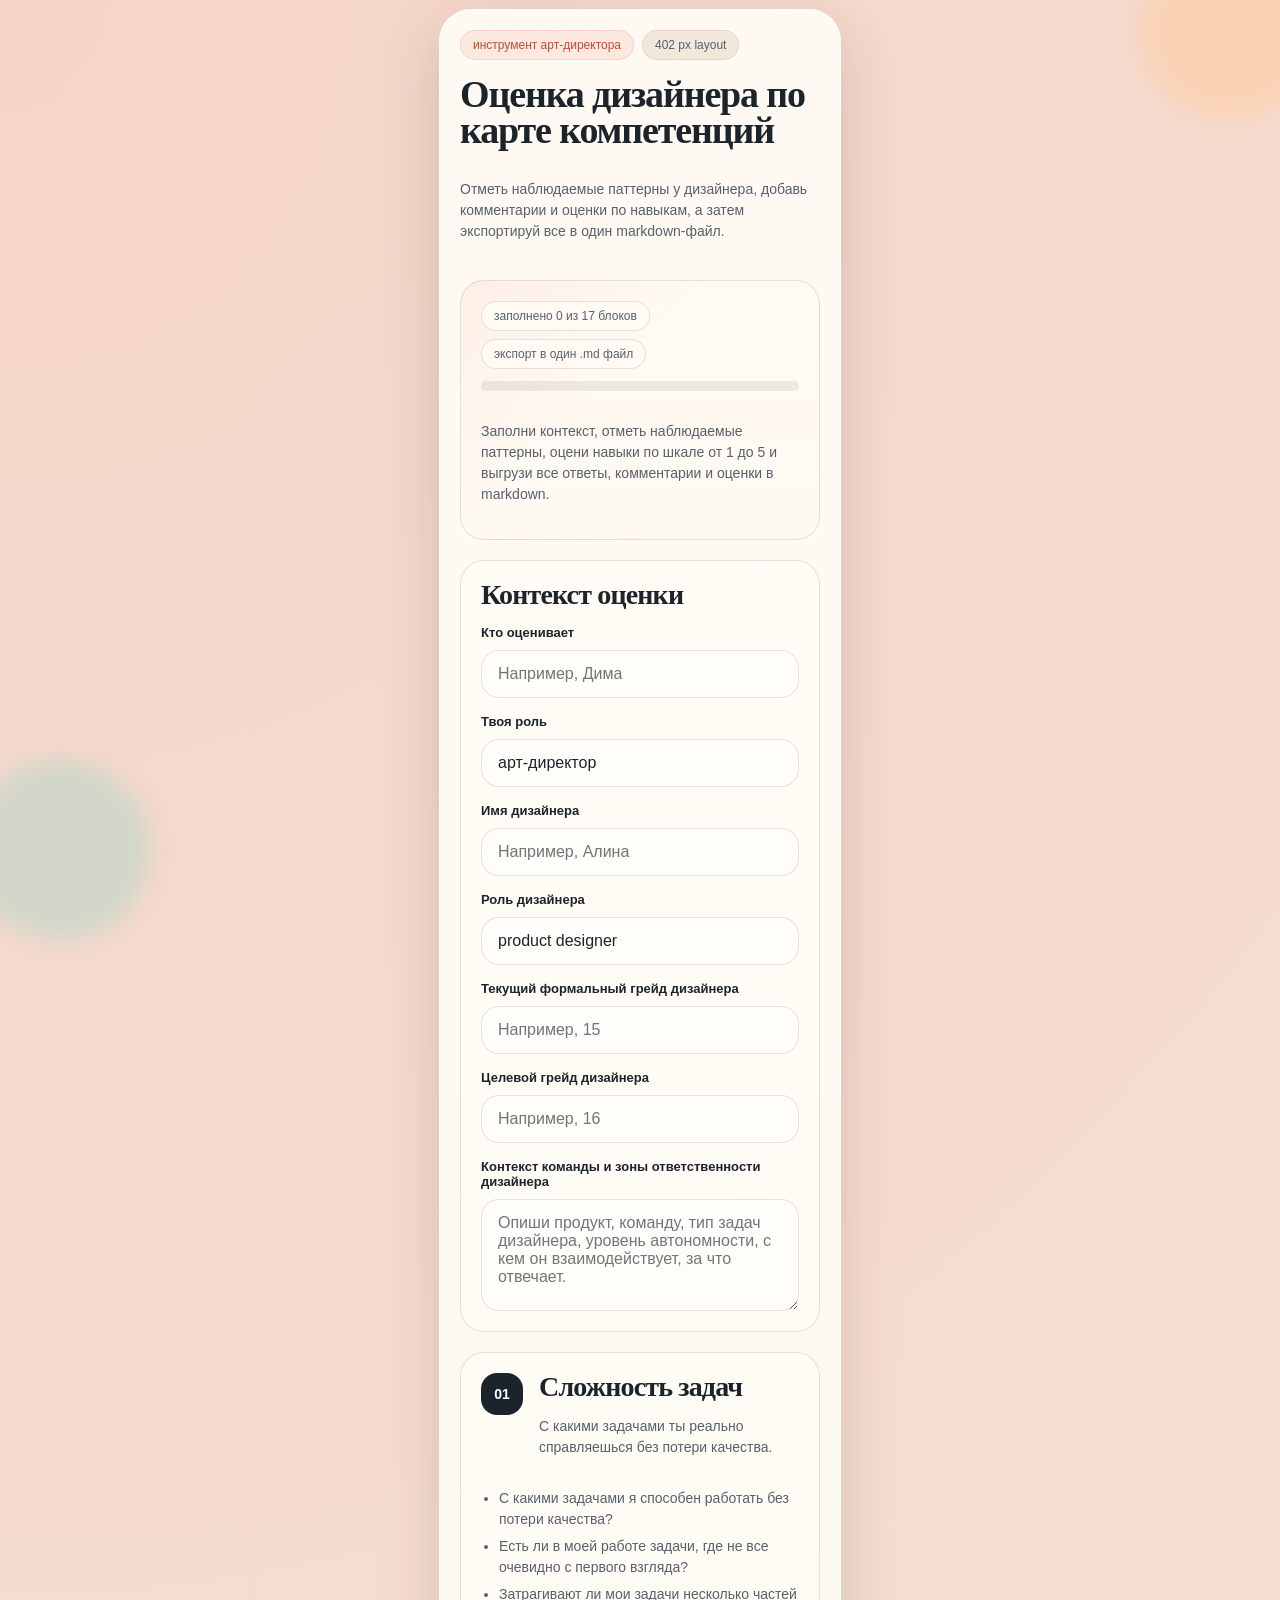
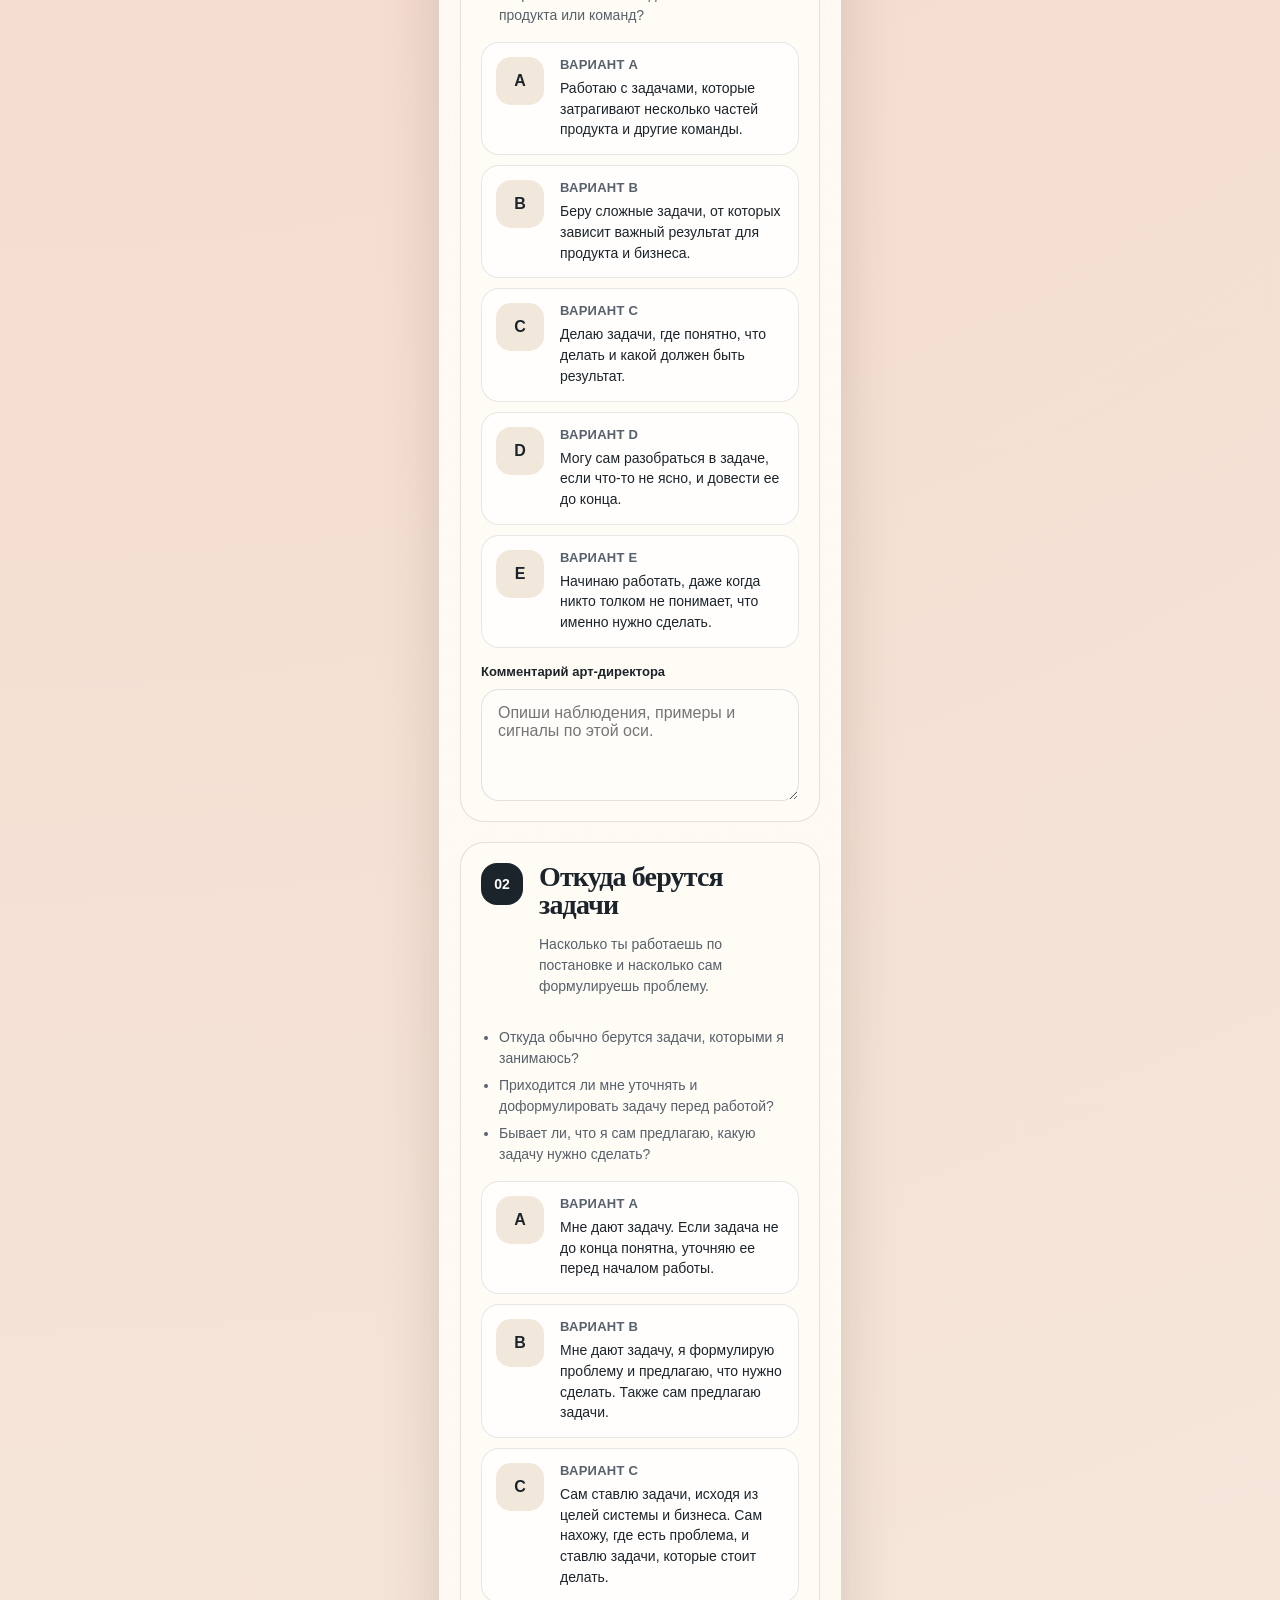
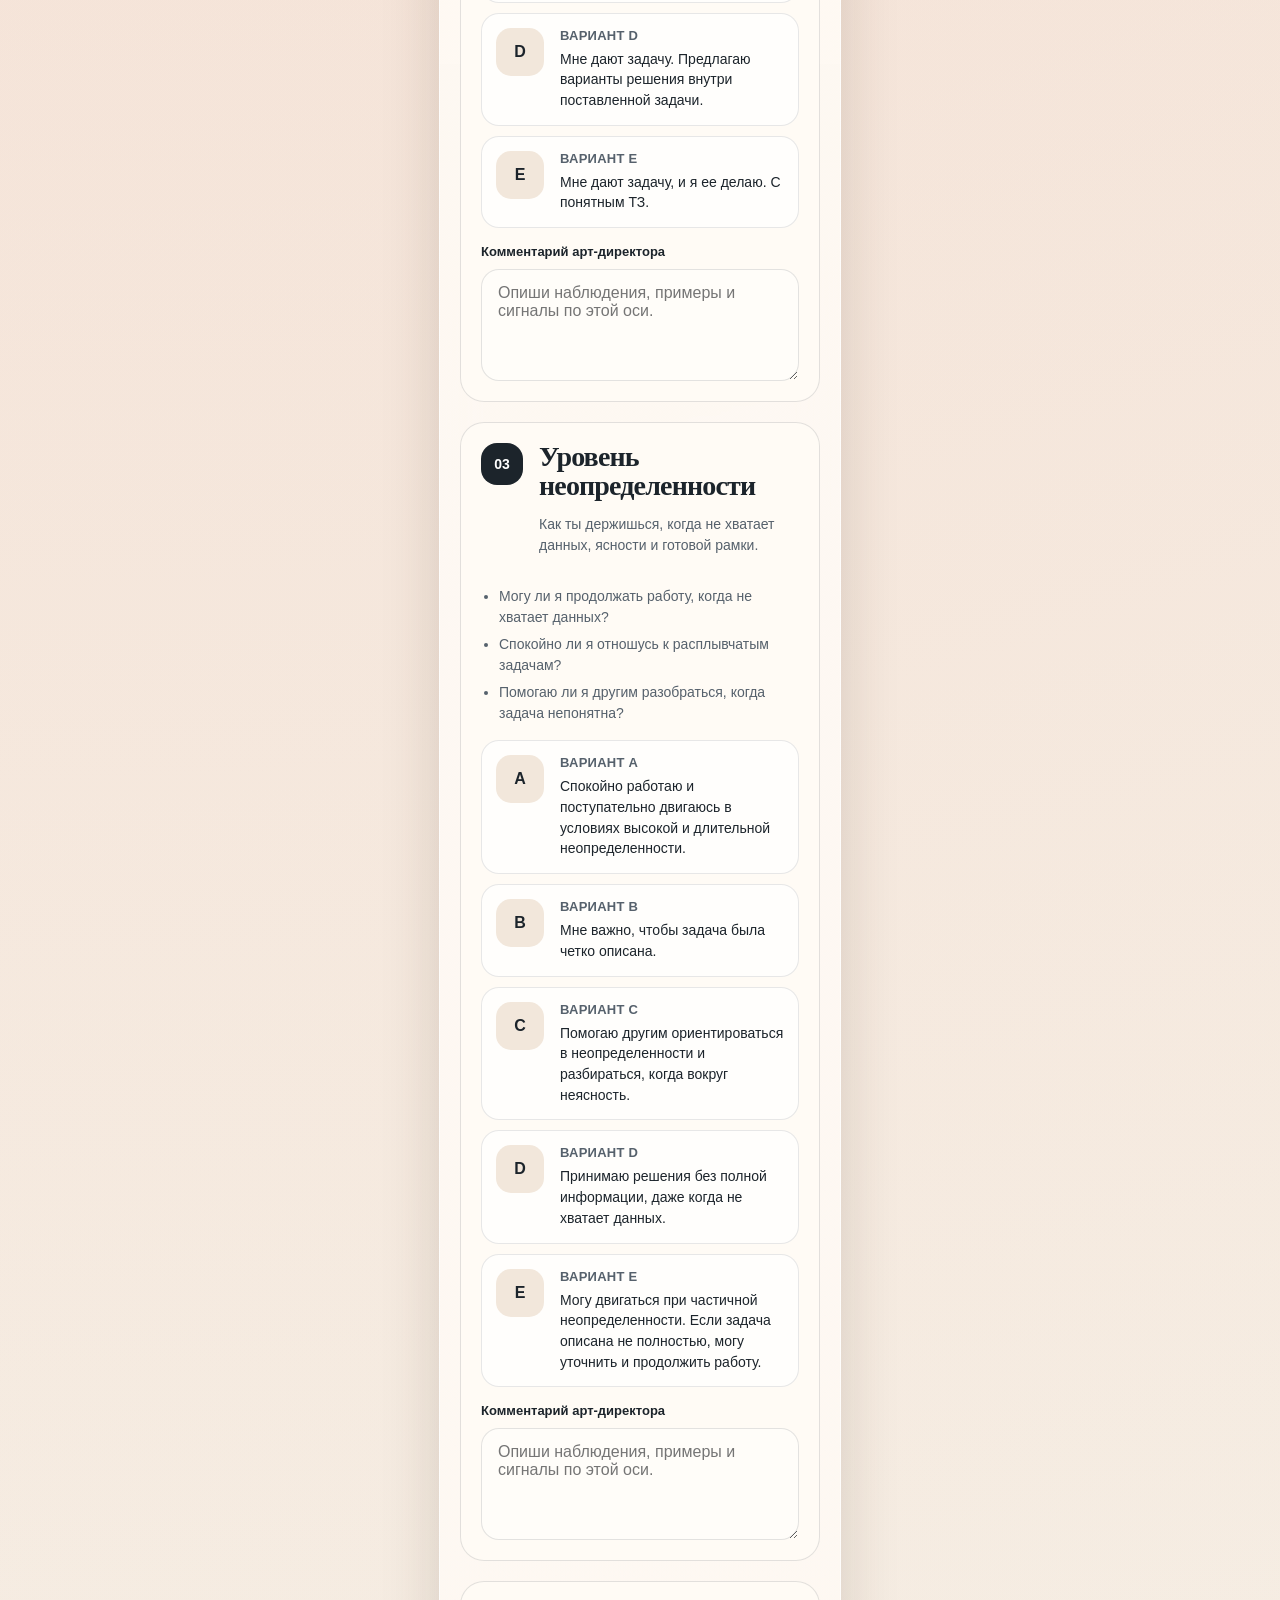
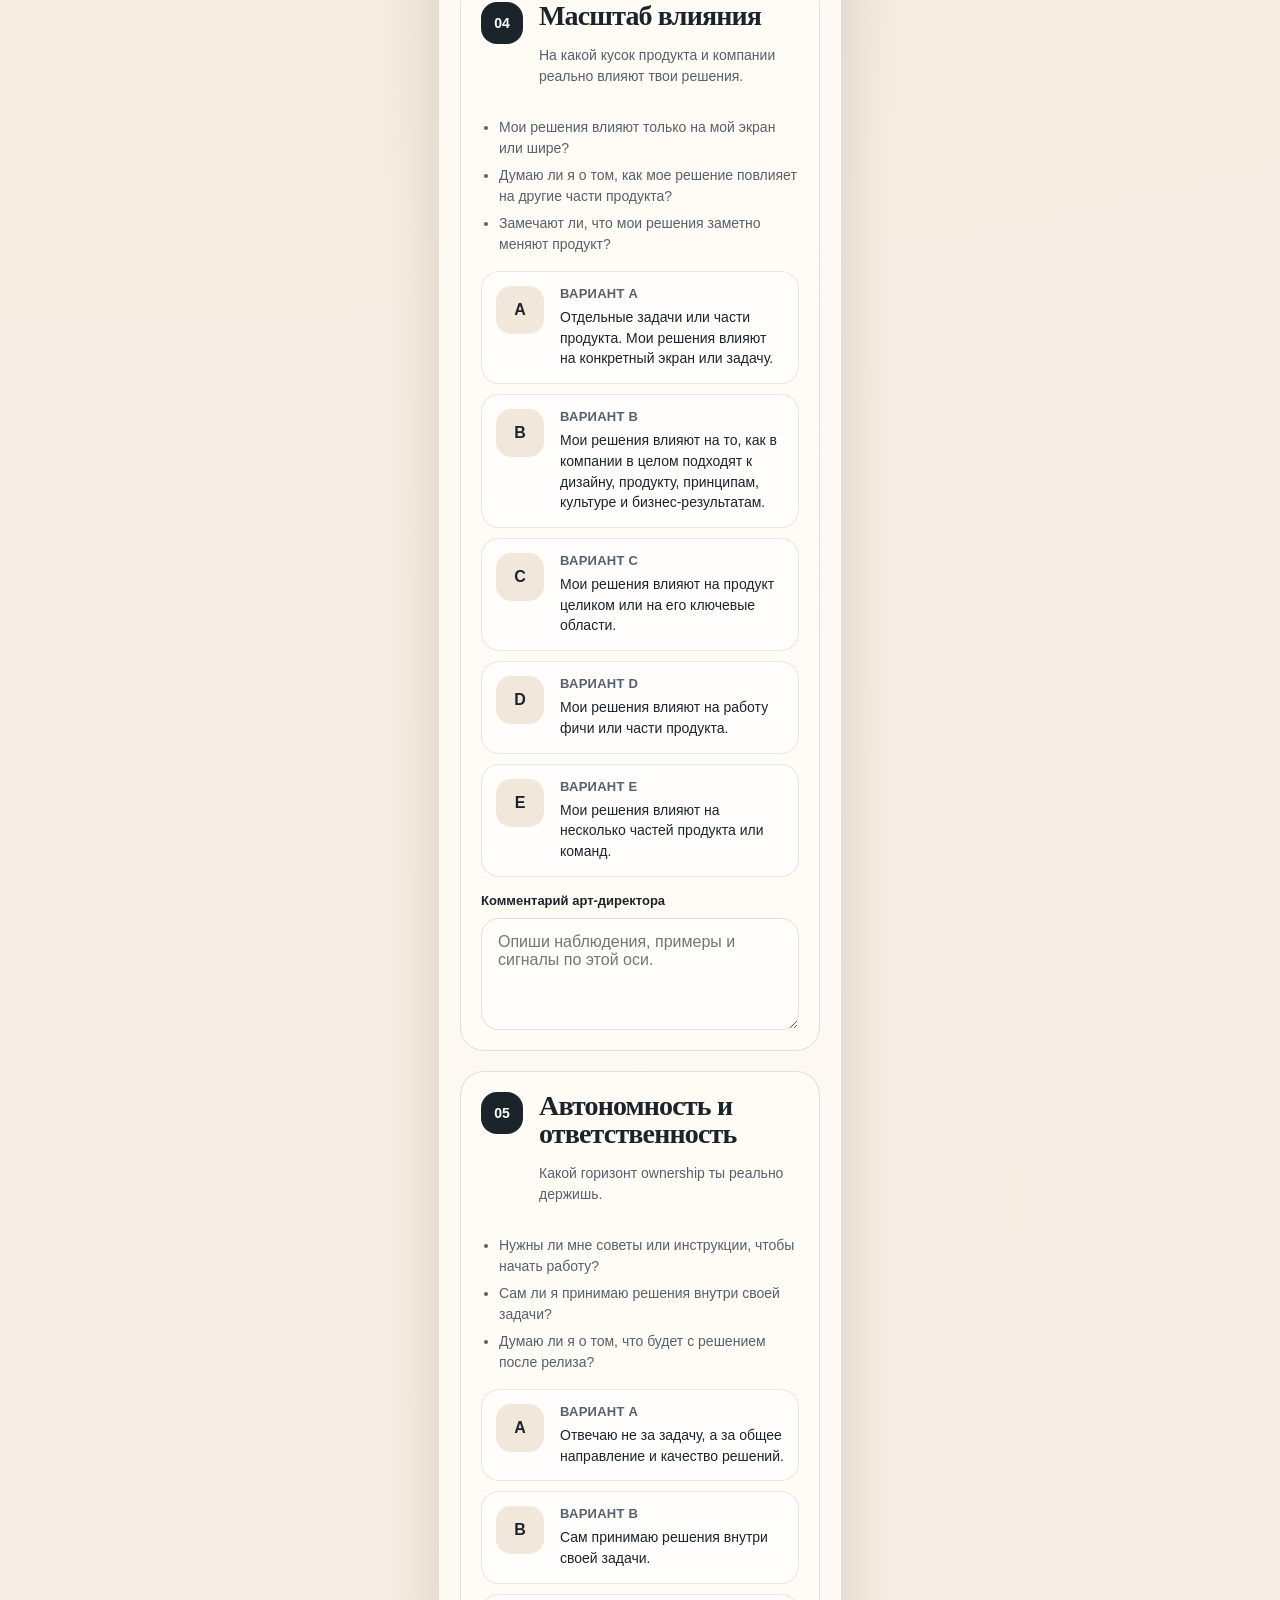
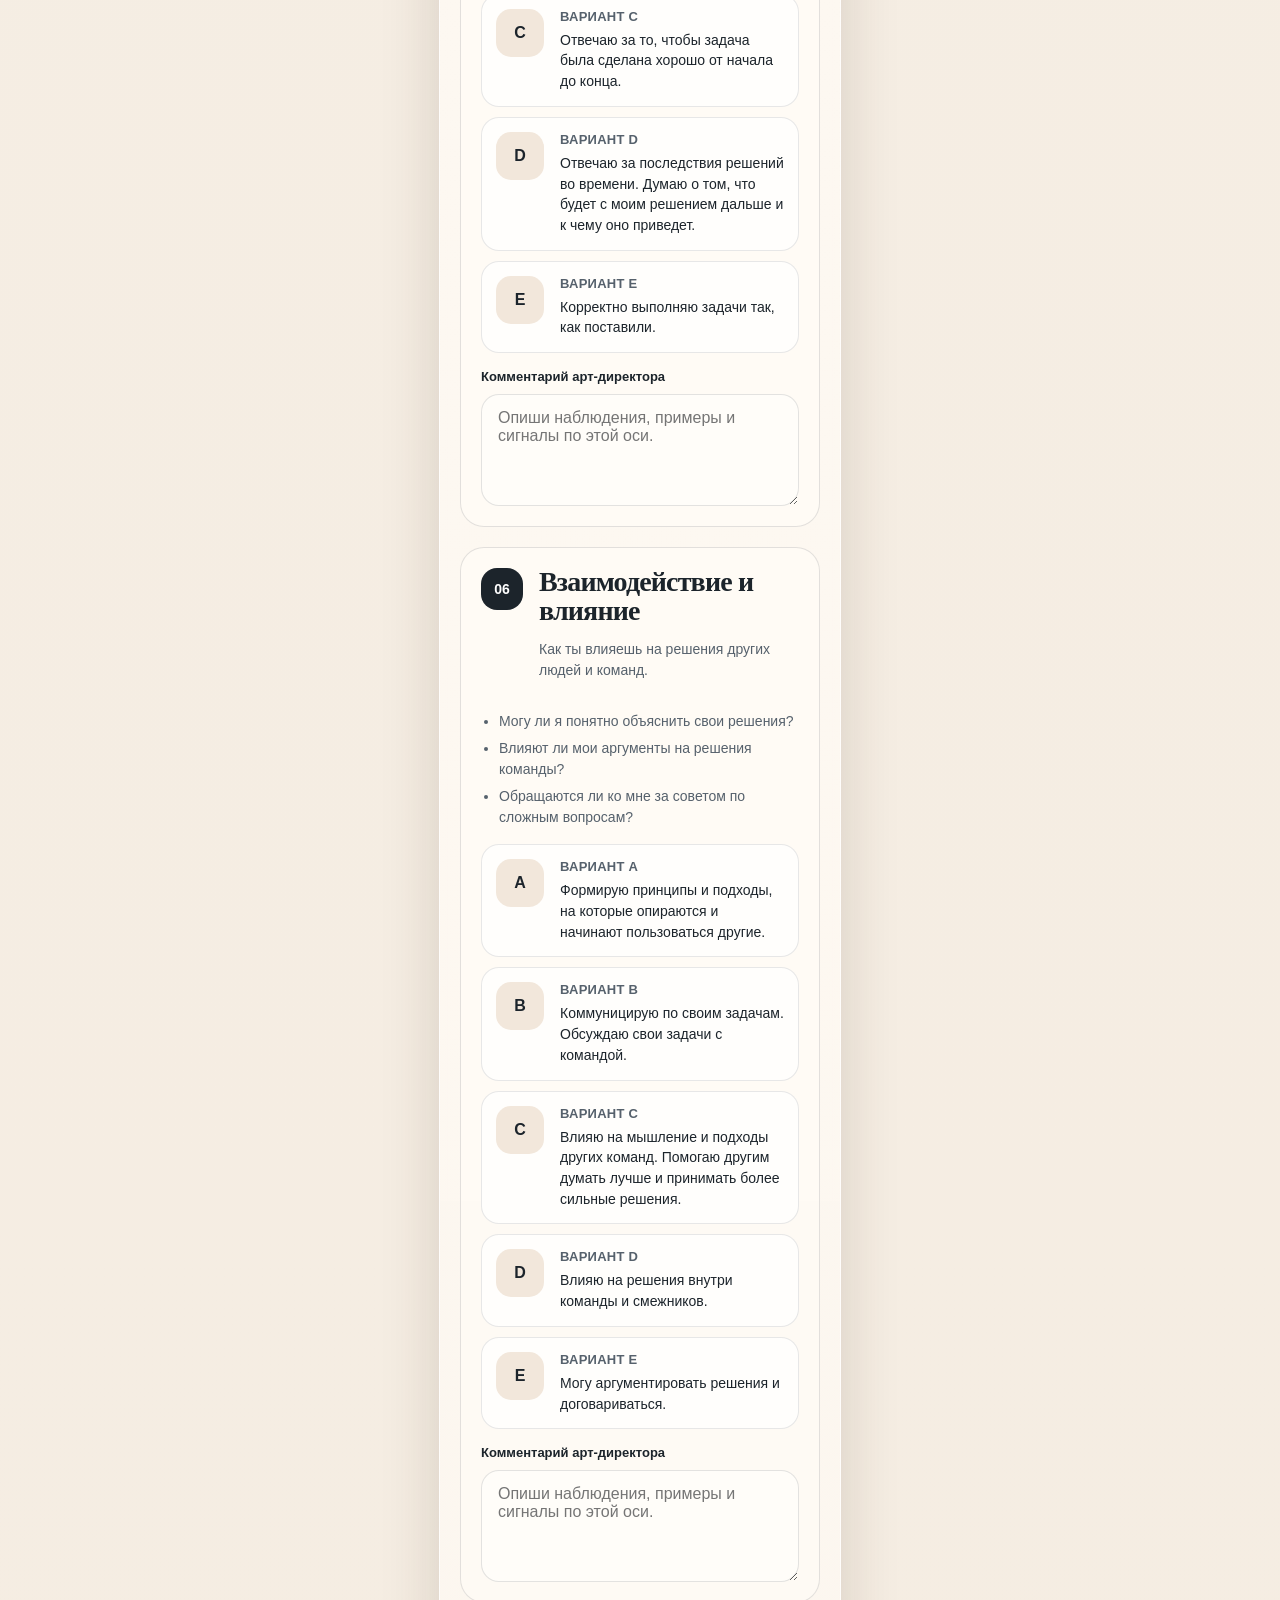
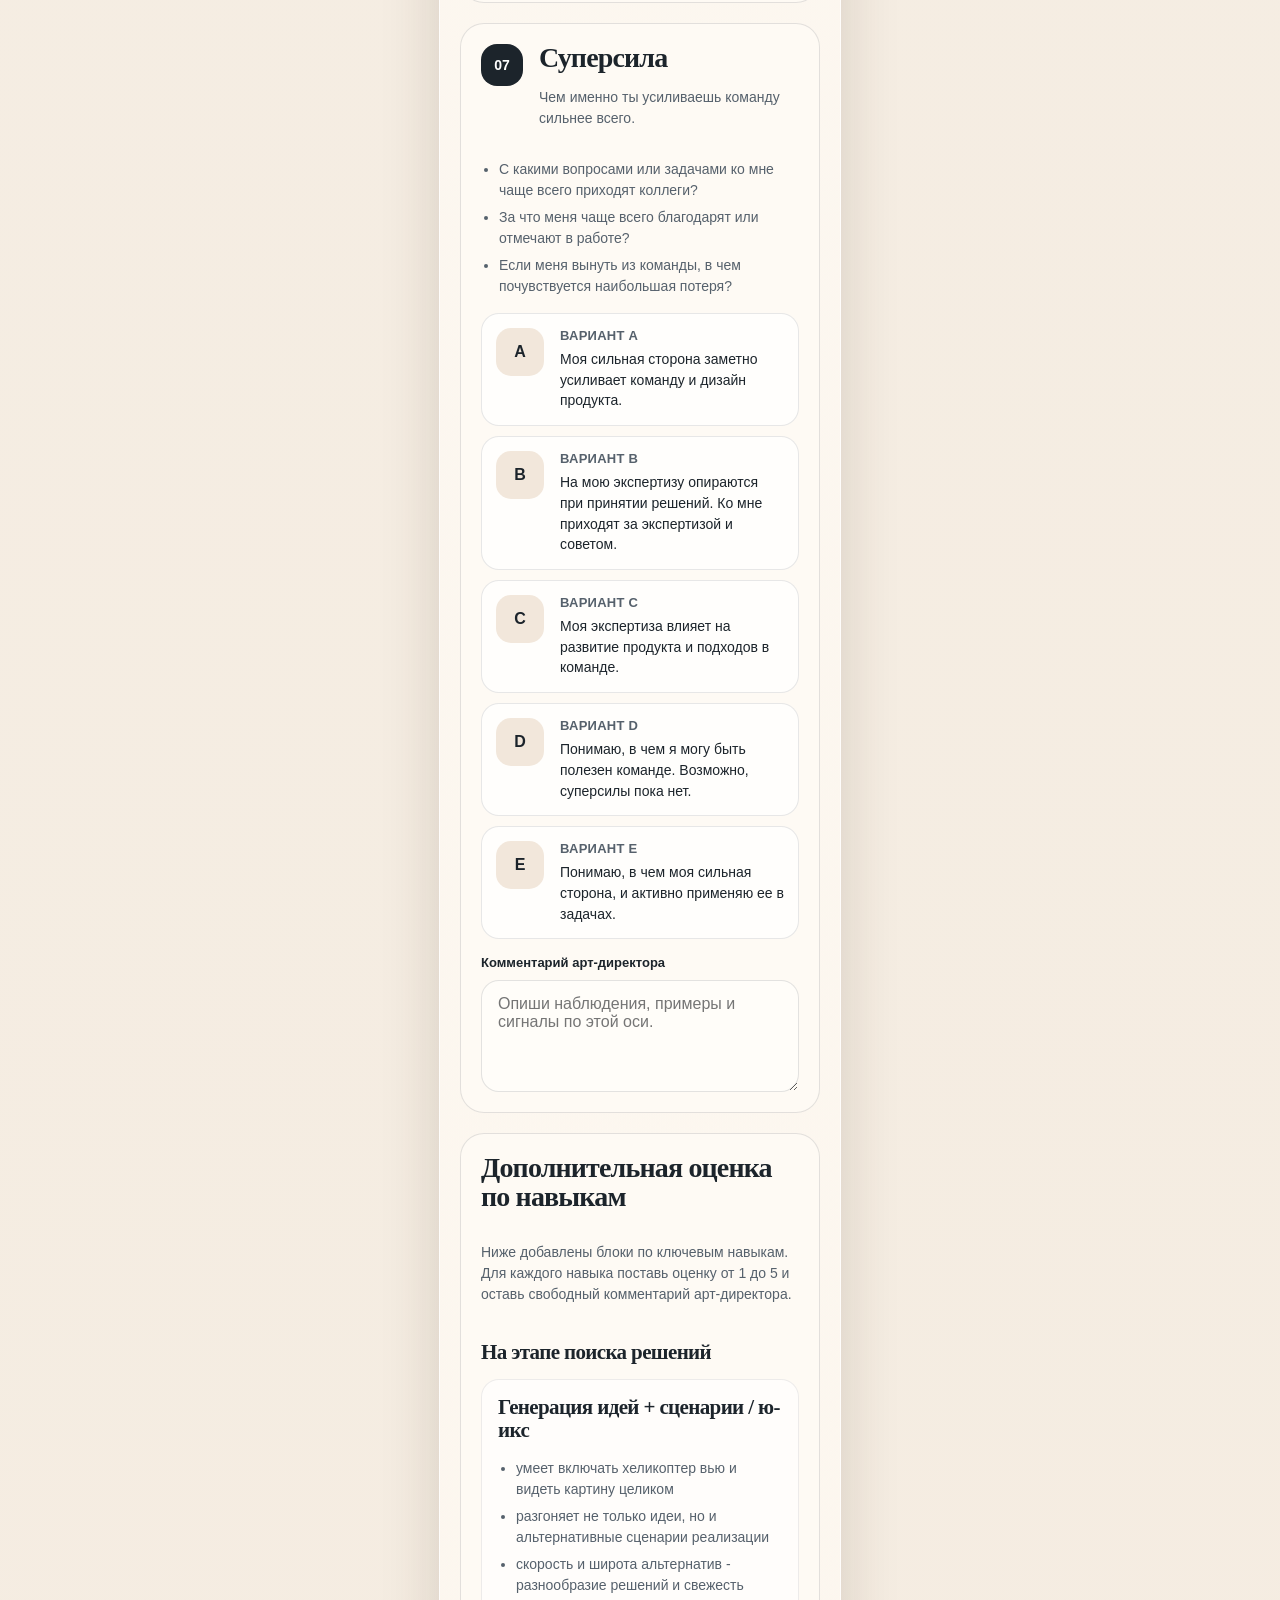
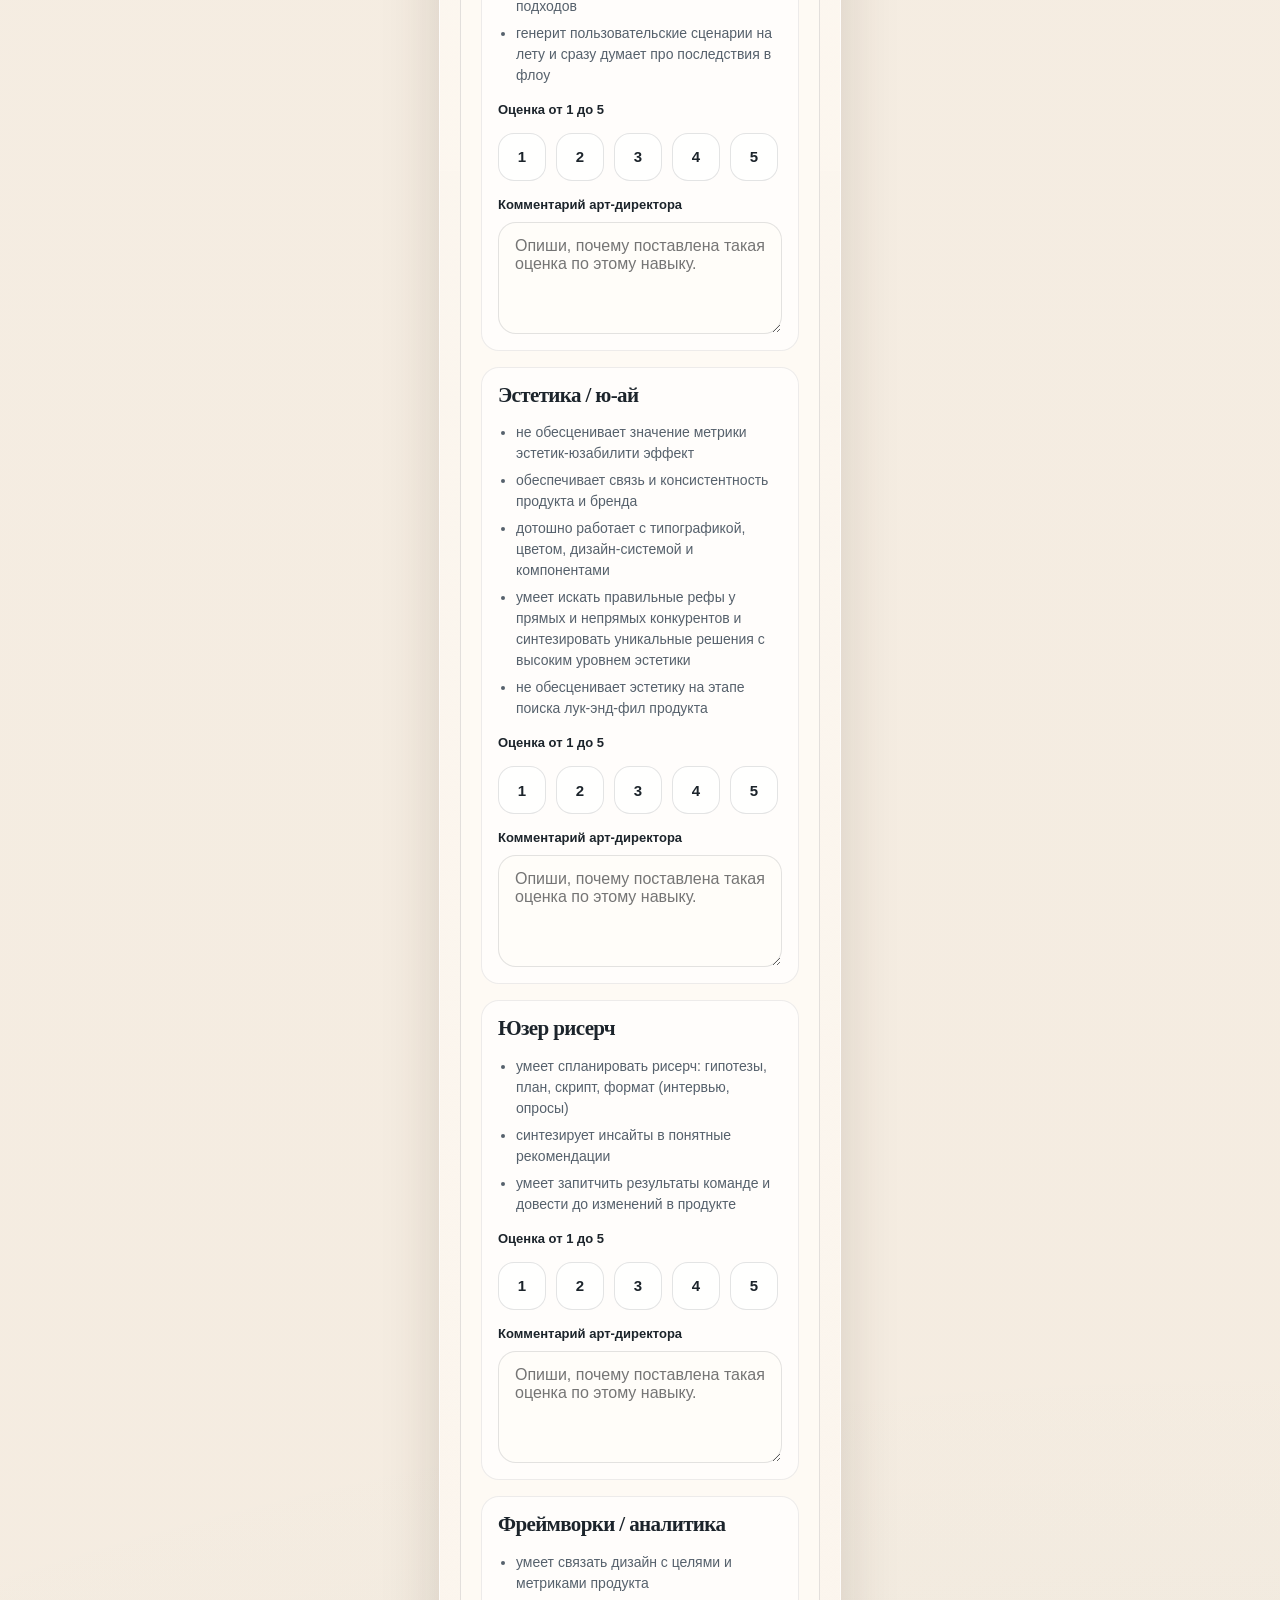
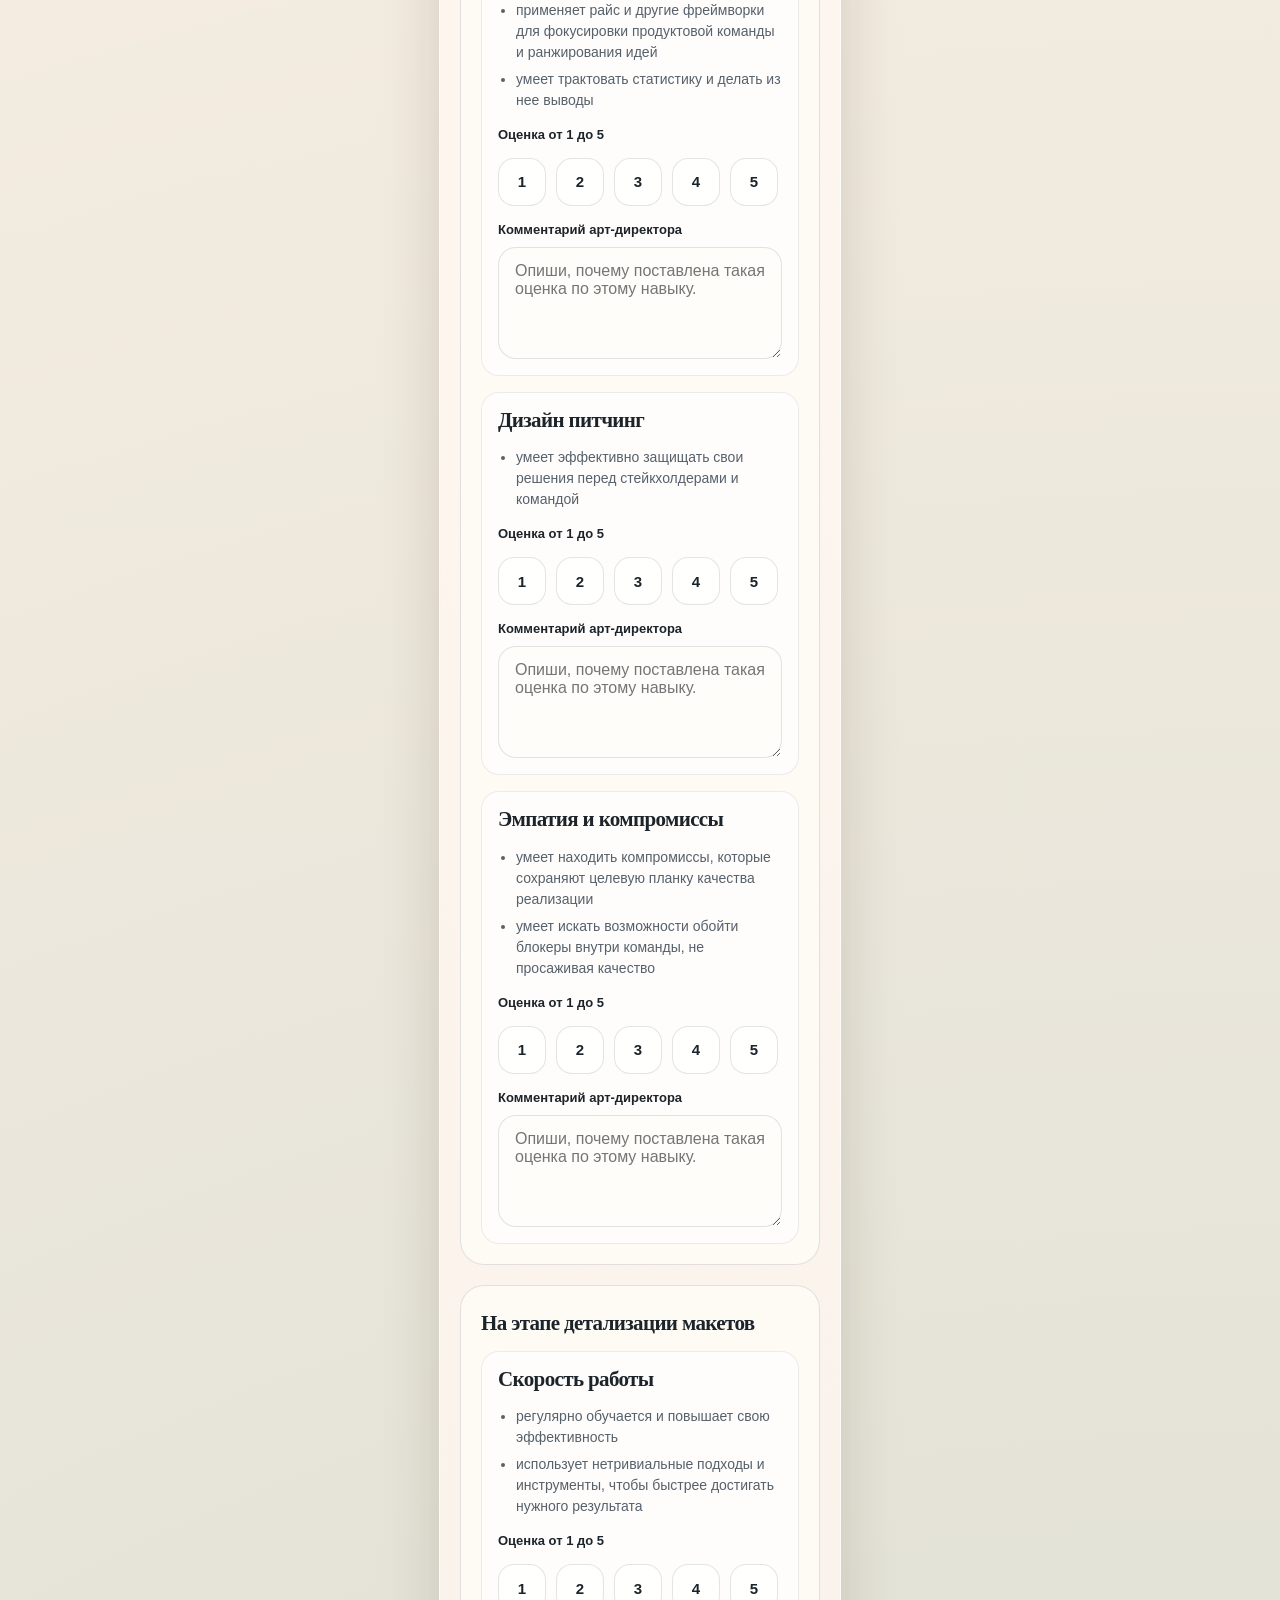
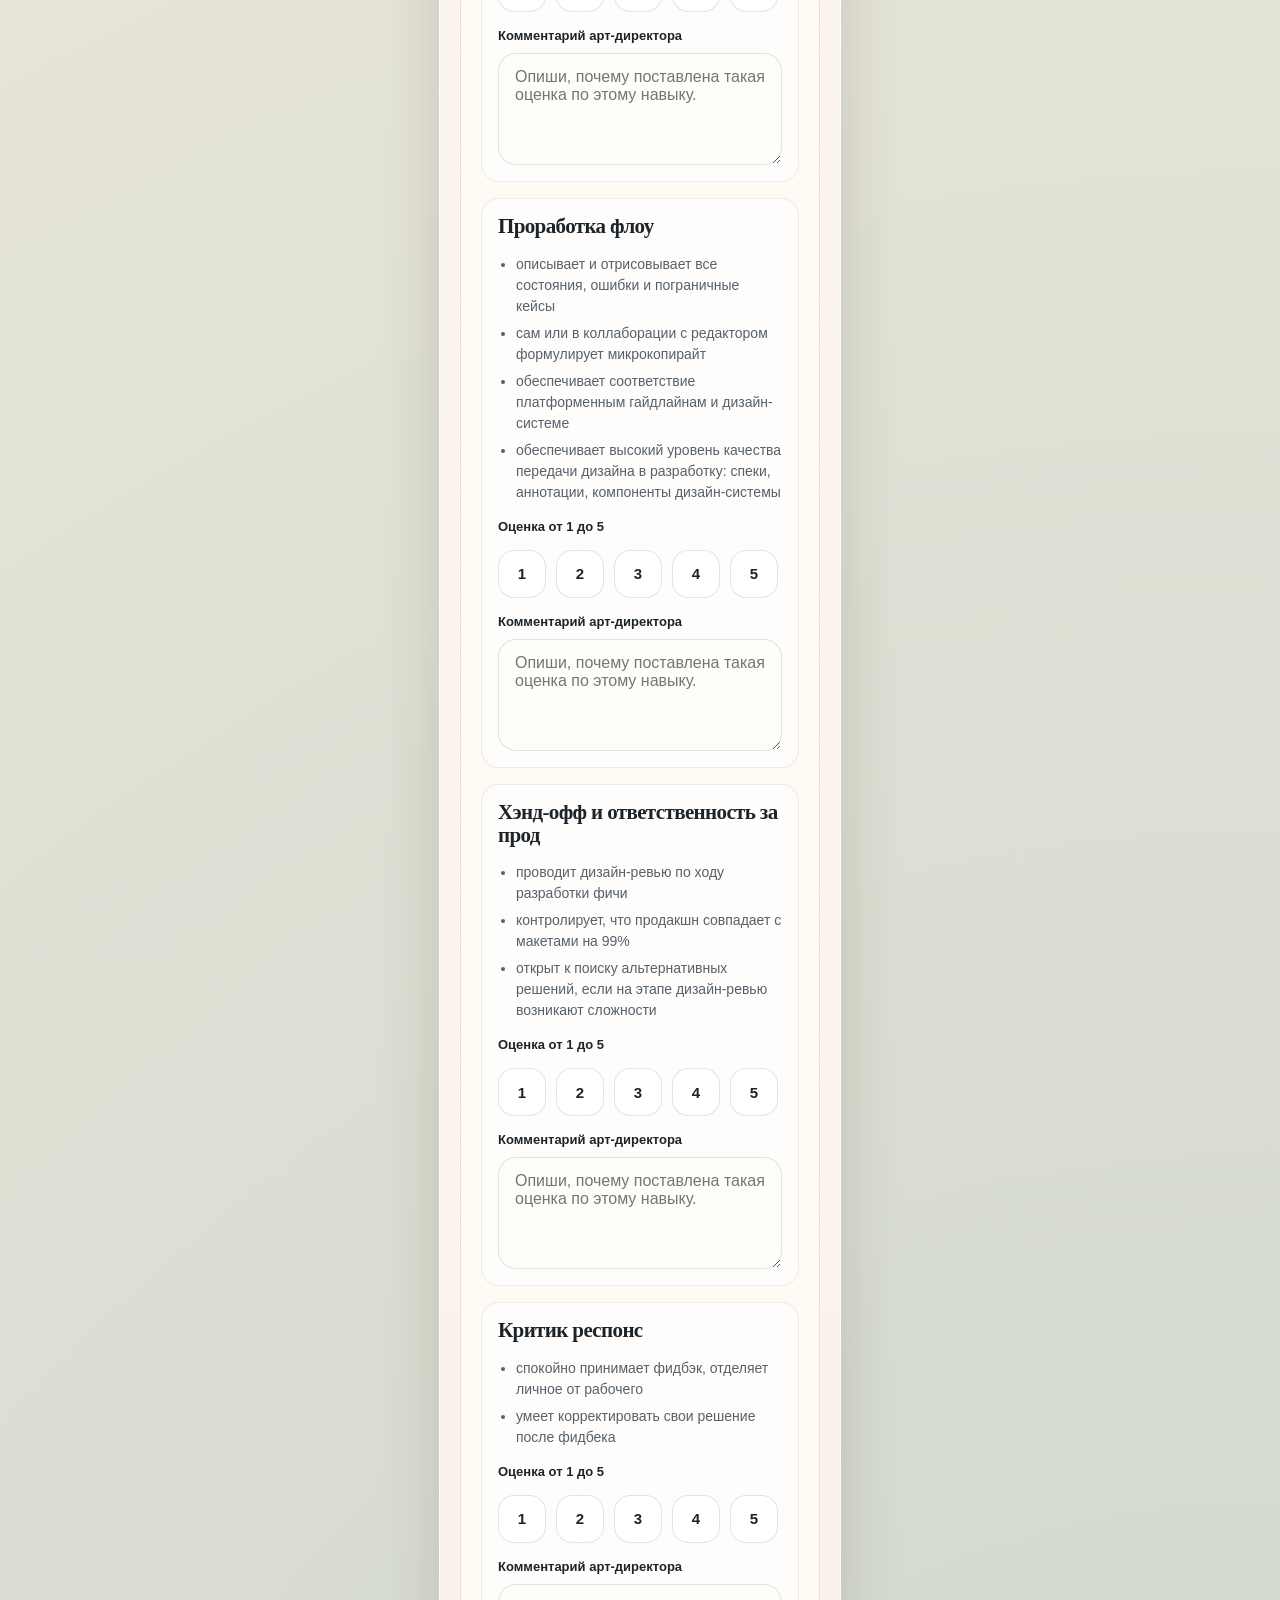
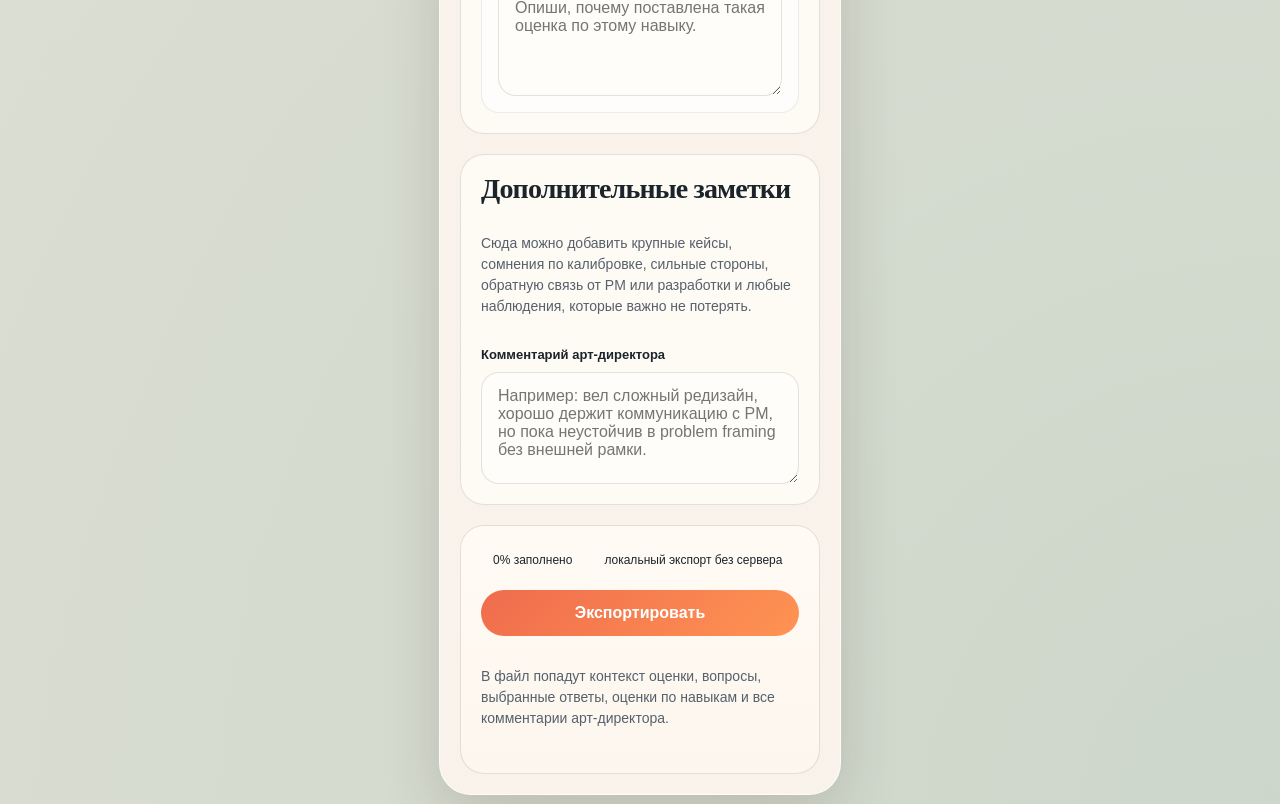
==== docs/index.html @ 11d67086 "Prepare GitHub Pages site" ====
<!doctype html>
<html lang="ru">
  <head>
    <meta charset="UTF-8" />
    <meta
      name="viewport"
      content="width=device-width, initial-scale=1, viewport-fit=cover"
    />
    <title>Карта роста дизайнера</title>
    <link rel="stylesheet" href="./styles.css" />
  </head>
  <body>
    <div class="shell">
      <header class="hero">
        <div class="eyebrow-row">
          <span class="eyebrow">инструмент арт-директора</span>
          <span class="eyebrow eyebrow-soft">402 px layout</span>
        </div>
        <h1>Оценка дизайнера по карте компетенций</h1>
        <p class="hero-copy">
          Отметь наблюдаемые паттерны у дизайнера, добавь комментарии и оценки по навыкам,
          а затем экспортируй все в один markdown-файл.
        </p>
      </header>

      <main id="app"></main>
    </div>

    <script src="./app.js" defer></script>
  </body>
</html>
---- docs/styles.css ----
:root {
  --bg: #f6efe6;
  --bg-accent: #ffd9bf;
  --surface: rgba(255, 251, 246, 0.92);
  --surface-strong: #fffaf3;
  --surface-muted: #f2e7db;
  --ink: #1c242b;
  --ink-soft: #56616c;
  --line: rgba(28, 36, 43, 0.12);
  --accent: #ef6c4d;
  --accent-soft: rgba(239, 108, 77, 0.12);
  --accent-deep: #c44b31;
  --teal: #1d7a6f;
  --teal-soft: rgba(29, 122, 111, 0.12);
  --gold: #e6b14a;
  --danger: #b03a2e;
  --shadow: 0 20px 60px rgba(56, 39, 18, 0.16);
  --radius-xl: 32px;
  --radius-lg: 24px;
  --radius-md: 18px;
  --radius-sm: 14px;
  --space-1: 8px;
  --space-2: 12px;
  --space-3: 16px;
  --space-4: 20px;
  --space-5: 24px;
  --space-6: 32px;
  --font-heading: "Iowan Old Style", "Palatino Linotype", "Book Antiqua", serif;
  --font-body: "Avenir Next", "Segoe UI", "Helvetica Neue", sans-serif;
}

* {
  box-sizing: border-box;
}

html,
body {
  margin: 0;
  min-height: 100%;
}

body {
  background:
    radial-gradient(circle at top left, rgba(239, 108, 77, 0.2), transparent 34%),
    radial-gradient(circle at bottom right, rgba(29, 122, 111, 0.18), transparent 28%),
    linear-gradient(180deg, var(--bg) 0%, #f4ebdf 100%);
  color: var(--ink);
  font-family: var(--font-body);
}

body::before,
body::after {
  content: "";
  position: fixed;
  width: 180px;
  height: 180px;
  border-radius: 999px;
  filter: blur(12px);
  opacity: 0.7;
  pointer-events: none;
  z-index: 0;
}

body::before {
  background: rgba(255, 203, 156, 0.7);
  top: -60px;
  right: -40px;
}

body::after {
  background: rgba(133, 211, 197, 0.45);
  bottom: -40px;
  left: -30px;
}

.shell {
  position: relative;
  z-index: 1;
  width: min(calc(100vw - 18px), 402px);
  min-height: calc(100dvh - 18px);
  margin: 9px auto;
  padding: var(--space-4);
  border: 1px solid rgba(255, 255, 255, 0.7);
  border-radius: var(--radius-xl);
  background: linear-gradient(180deg, rgba(255, 251, 246, 0.94), rgba(250, 243, 235, 0.97));
  box-shadow: var(--shadow);
  backdrop-filter: blur(18px);
}

.hero {
  display: grid;
  gap: var(--space-3);
  padding-bottom: var(--space-5);
}

.eyebrow-row,
.meta-row {
  display: flex;
  flex-wrap: wrap;
  gap: var(--space-1);
}

.eyebrow,
.eyebrow-soft,
.meta-chip,
.mini-chip {
  display: inline-flex;
  align-items: center;
  border-radius: 999px;
  padding: 8px 12px;
  font-size: 12px;
  line-height: 1;
}

.eyebrow {
  background: var(--accent-soft);
  color: var(--accent-deep);
  border: 1px solid rgba(239, 108, 77, 0.18);
}

.eyebrow-soft {
  background: var(--surface-muted);
  color: var(--ink-soft);
}

.meta-chip {
  background: var(--surface-strong);
  border: 1px solid var(--line);
  color: var(--ink-soft);
}

h1,
h2,
h3 {
  margin: 0;
  font-family: var(--font-heading);
  letter-spacing: -0.03em;
}

h1 {
  font-size: 38px;
  line-height: 0.96;
}

h2 {
  font-size: 28px;
  line-height: 1.02;
}

h3 {
  font-size: 21px;
  line-height: 1.08;
}

.subsection-title {
  margin-top: 6px;
}

.hero-copy,
.section-note,
.field-help,
.axis-description,
.axis-prompts li,
.footer-note {
  color: var(--ink-soft);
  font-size: 14px;
  line-height: 1.5;
}

#app {
  display: grid;
  gap: var(--space-4);
}

.panel,
.profile-card,
.axis-card,
.submit-bar {
  border-radius: var(--radius-lg);
  border: 1px solid var(--line);
  background: var(--surface);
}

.panel,
.profile-card {
  padding: var(--space-4);
}

.panel {
  display: grid;
  gap: var(--space-3);
  background:
    linear-gradient(135deg, rgba(239, 108, 77, 0.08), transparent 40%),
    linear-gradient(180deg, var(--surface-strong), rgba(255, 249, 241, 0.9));
}

.progress-wrap {
  display: grid;
  gap: var(--space-2);
}

.progress-line {
  overflow: hidden;
  height: 10px;
  border-radius: 999px;
  background: rgba(28, 36, 43, 0.08);
}

.progress-fill {
  height: 100%;
  border-radius: inherit;
  background: linear-gradient(90deg, var(--accent) 0%, #ff9b52 100%);
  transition: width 180ms ease;
}

.profile-card,
.axis-card {
  padding: var(--space-4);
  display: grid;
  gap: var(--space-3);
}

.ideal-stack {
  display: grid;
  gap: var(--space-3);
}

.rating-card {
  display: grid;
  gap: var(--space-3);
  padding: 16px;
  border-radius: var(--radius-md);
  border: 1px solid rgba(28, 36, 43, 0.08);
  background: rgba(255, 255, 255, 0.62);
}

.rating-card-head {
  display: grid;
  gap: 6px;
}

.score-row {
  display: flex;
  flex-wrap: wrap;
  gap: 10px;
}

.score-pill {
  position: relative;
  display: inline-flex;
  align-items: center;
  justify-content: center;
  width: 48px;
  height: 48px;
  border-radius: 16px;
  border: 1px solid rgba(28, 36, 43, 0.12);
  background: rgba(255, 255, 255, 0.7);
  color: var(--ink);
  font-size: 15px;
  font-weight: 700;
  cursor: pointer;
  transition: transform 180ms ease, border-color 180ms ease, background 180ms ease;
}

.score-pill:hover {
  transform: translateY(-1px);
  border-color: rgba(239, 108, 77, 0.24);
}

.score-pill input {
  position: absolute;
  opacity: 0;
  pointer-events: none;
}

.score-pill.is-selected {
  background: linear-gradient(180deg, rgba(255, 231, 213, 0.98), rgba(255, 244, 233, 0.98));
  border-color: rgba(239, 108, 77, 0.45);
  color: var(--accent-deep);
  box-shadow: 0 10px 20px rgba(239, 108, 77, 0.1);
}

.field-grid {
  display: grid;
  gap: var(--space-3);
}

.field,
.textarea-field {
  display: grid;
  gap: 10px;
}

.field label,
.textarea-field label,
.axis-label {
  font-size: 13px;
  font-weight: 600;
  color: var(--ink);
}

input[type="text"],
textarea {
  width: 100%;
  border: 1px solid rgba(28, 36, 43, 0.12);
  border-radius: var(--radius-md);
  background: #fffdf9;
  color: var(--ink);
  font: inherit;
  padding: 14px 16px;
  outline: none;
  transition: border-color 180ms ease, box-shadow 180ms ease, transform 180ms ease;
}

input[type="text"]:focus,
textarea:focus {
  border-color: rgba(239, 108, 77, 0.4);
  box-shadow: 0 0 0 4px rgba(239, 108, 77, 0.1);
}

textarea {
  min-height: 112px;
  resize: vertical;
}

.axis-head {
  display: grid;
  grid-template-columns: auto 1fr;
  gap: var(--space-3);
  align-items: start;
}

.axis-index {
  display: inline-flex;
  align-items: center;
  justify-content: center;
  width: 42px;
  height: 42px;
  border-radius: 16px;
  background: var(--ink);
  color: #fff;
  font-size: 14px;
  font-weight: 700;
}

.axis-prompts {
  margin: 0;
  padding-left: 18px;
  display: grid;
  gap: 6px;
}

.option-stack {
  display: grid;
  gap: 10px;
}

.grade-option {
  position: relative;
  display: grid;
  grid-template-columns: auto 1fr;
  gap: var(--space-3);
  padding: 14px;
  border-radius: var(--radius-md);
  border: 1px solid rgba(28, 36, 43, 0.1);
  background: rgba(255, 255, 255, 0.74);
  cursor: pointer;
  transition: transform 180ms ease, border-color 180ms ease, background 180ms ease, box-shadow 180ms ease;
}

.grade-option:hover {
  transform: translateY(-1px);
  border-color: rgba(239, 108, 77, 0.24);
}

.grade-option input {
  position: absolute;
  opacity: 0;
  pointer-events: none;
}

.grade-option.is-selected {
  border-color: rgba(239, 108, 77, 0.45);
  background: linear-gradient(180deg, rgba(255, 238, 224, 0.95), rgba(255, 246, 236, 0.95));
  box-shadow: 0 10px 20px rgba(239, 108, 77, 0.12);
}

.grade-badge {
  display: inline-flex;
  align-items: center;
  justify-content: center;
  width: 48px;
  height: 48px;
  border-radius: 15px;
  background: var(--surface-muted);
  color: var(--ink);
  font-weight: 700;
  font-size: 16px;
}

.grade-option.is-selected .grade-badge {
  background: var(--accent);
  color: #fff;
}

.grade-copy {
  display: grid;
  gap: 6px;
}

.grade-copy strong {
  font-size: 13px;
  letter-spacing: 0.02em;
  text-transform: uppercase;
  color: var(--ink-soft);
}

.grade-copy span {
  font-size: 14px;
  line-height: 1.48;
}

.submit-bar {
  display: grid;
  gap: var(--space-3);
  padding: var(--space-4);
  background:
    linear-gradient(180deg, rgba(255, 250, 243, 0.98), rgba(252, 246, 238, 0.98)),
    linear-gradient(135deg, rgba(29, 122, 111, 0.05), transparent 46%);
}

.action-row {
  display: grid;
  gap: var(--space-2);
}

.action-row .button {
  width: 100%;
}

.button,
.button-secondary,
.button-ghost {
  appearance: none;
  border: none;
  border-radius: 999px;
  padding: 14px 18px;
  font: inherit;
  font-weight: 700;
  cursor: pointer;
  transition: transform 180ms ease, opacity 180ms ease, background 180ms ease;
}

.button {
  background: linear-gradient(135deg, var(--accent) 0%, #ff9353 100%);
  color: #fff;
}

.button:hover,
.button-secondary:hover,
.button-ghost:hover {
  transform: translateY(-1px);
}

.button:disabled {
  cursor: not-allowed;
  opacity: 0.46;
  transform: none;
}

.error-box {
  border-radius: var(--radius-md);
  border: 1px solid rgba(176, 58, 46, 0.18);
  background: rgba(176, 58, 46, 0.08);
  color: var(--danger);
  padding: 14px 16px;
  font-size: 14px;
  line-height: 1.45;
}

.footer-note {
  padding-bottom: 10px;
}
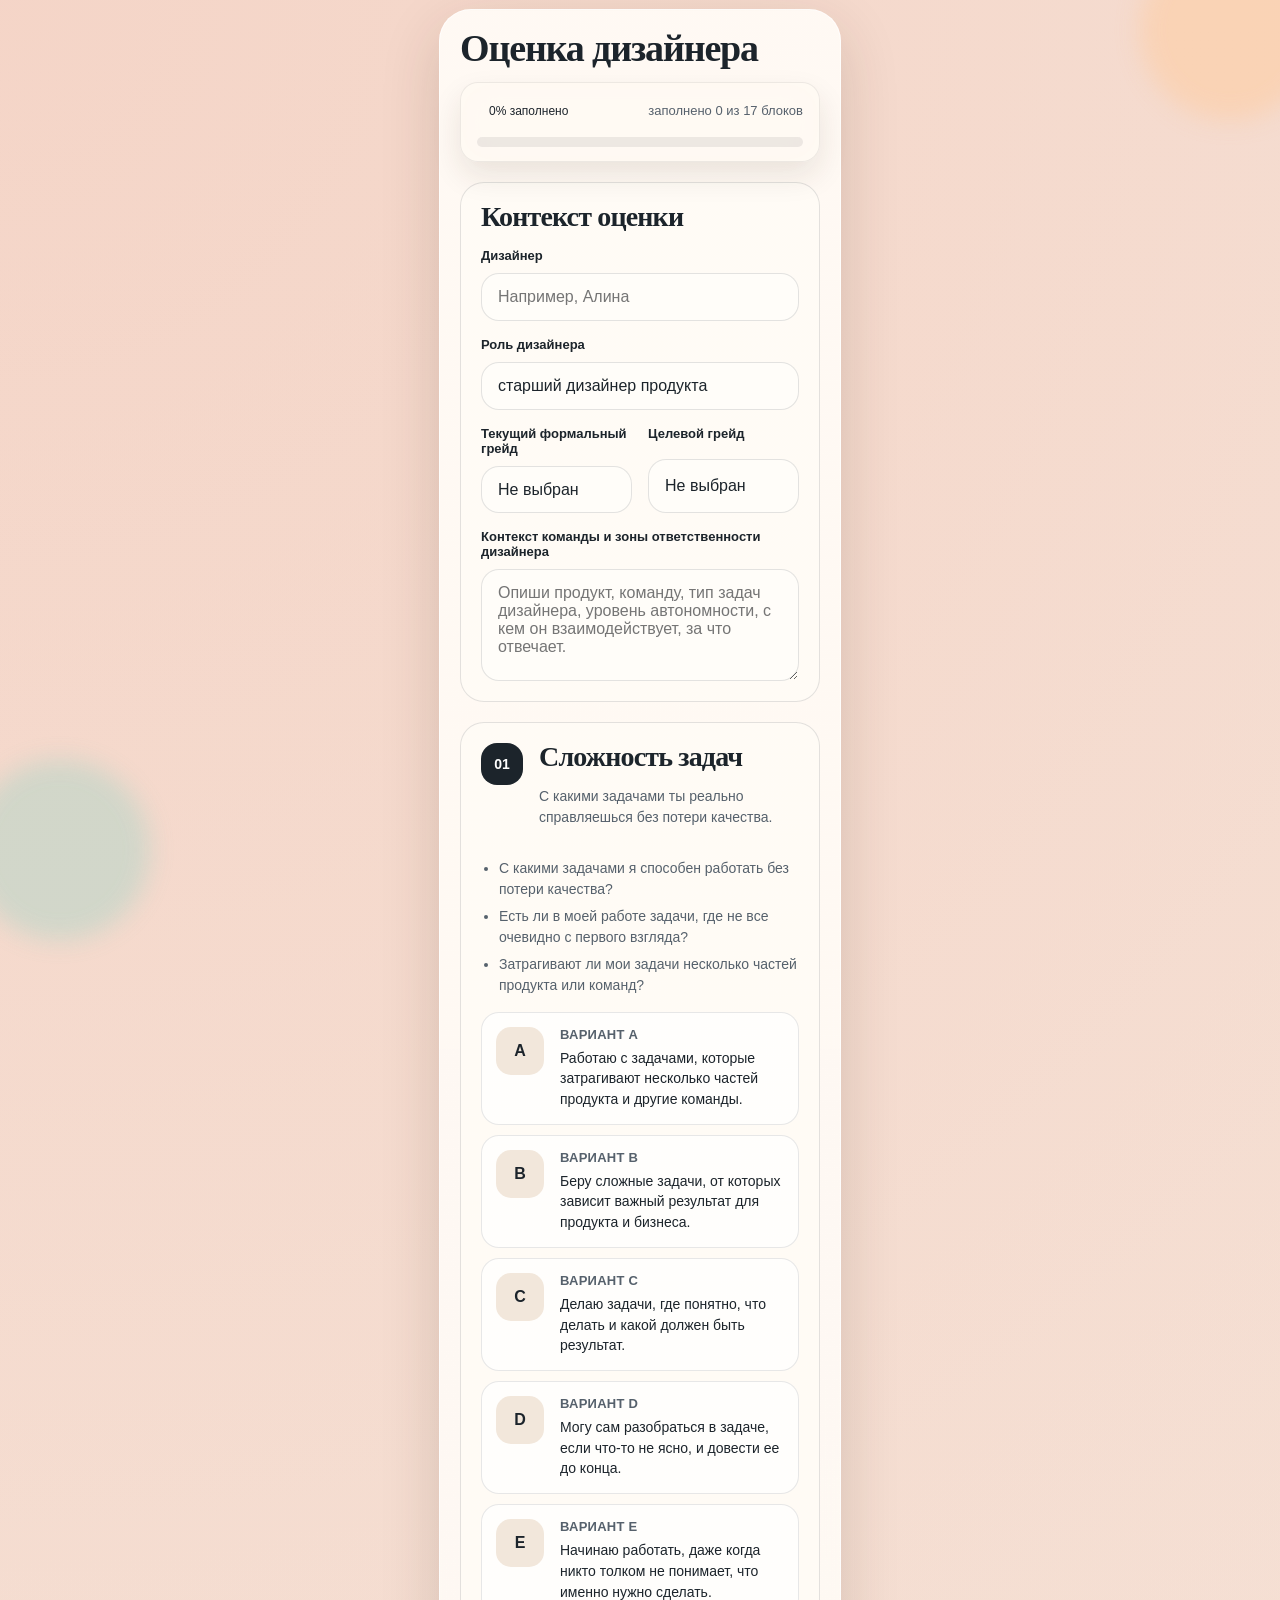
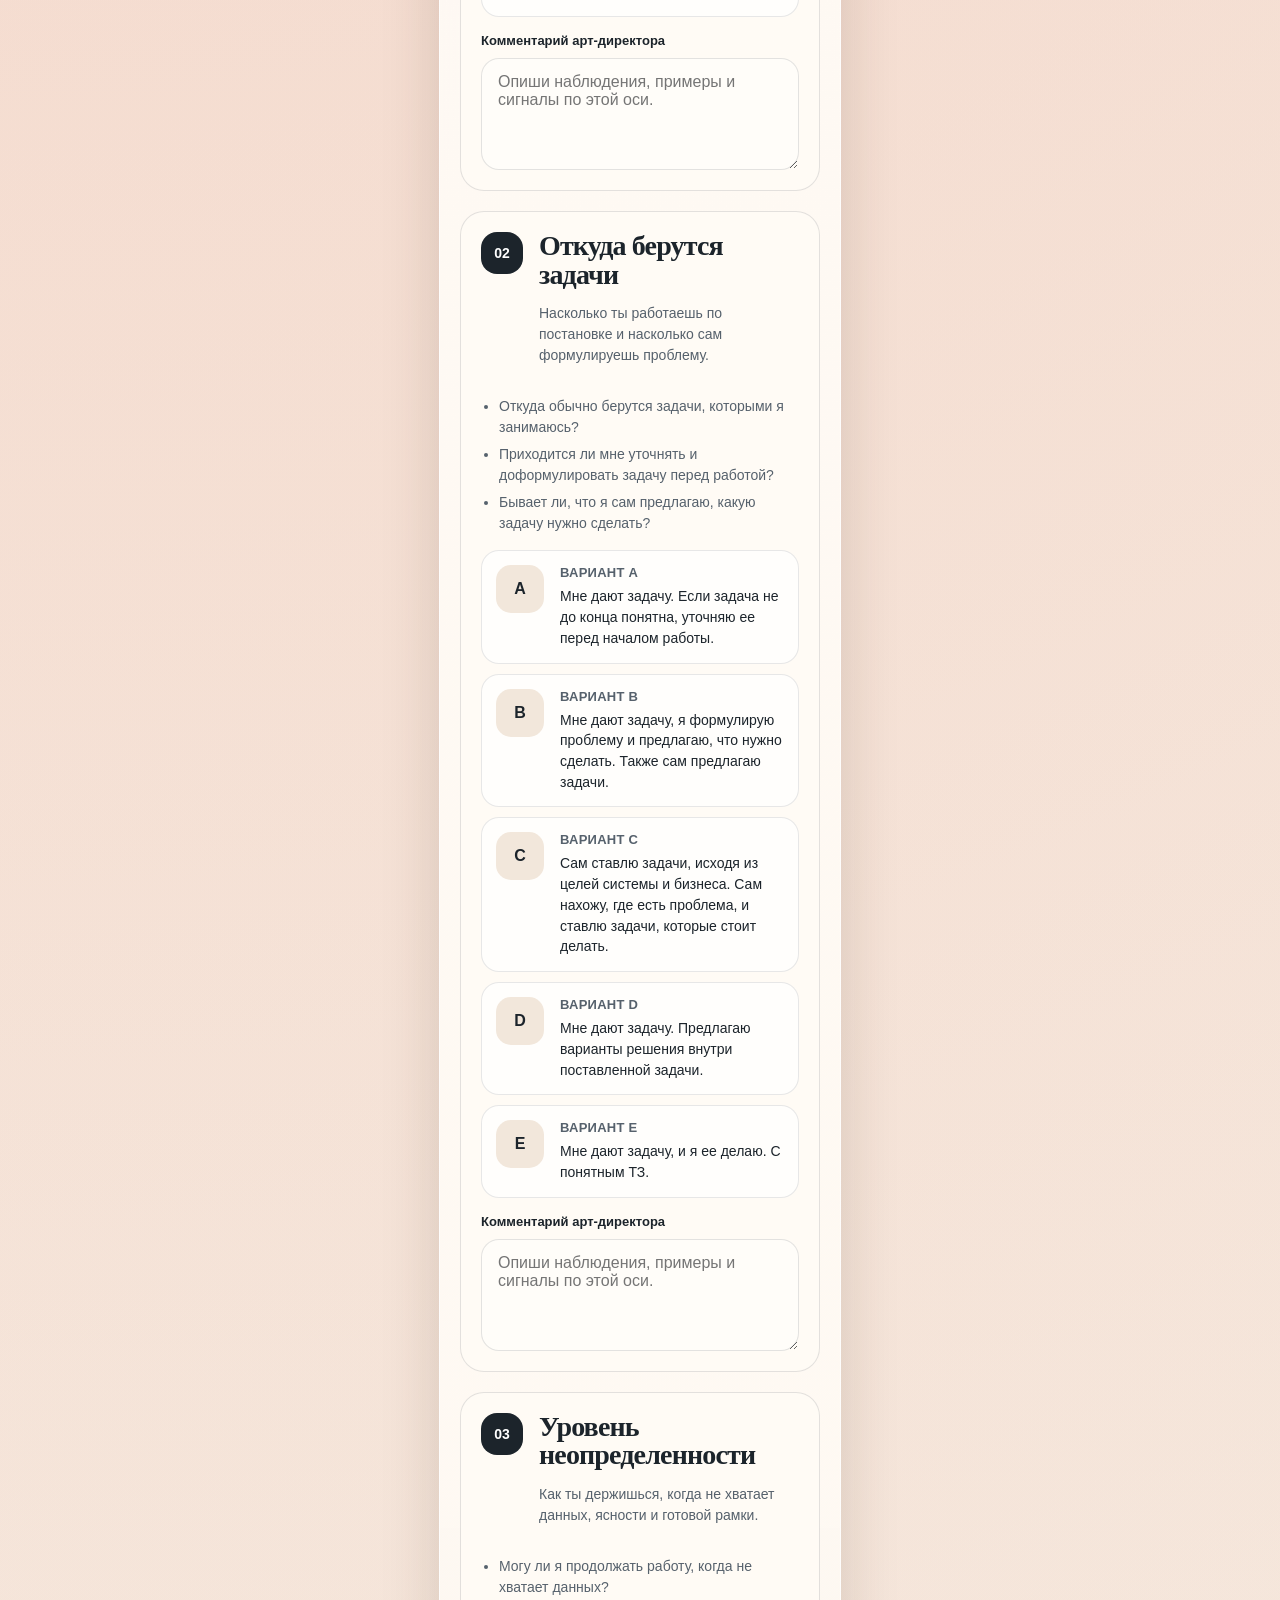
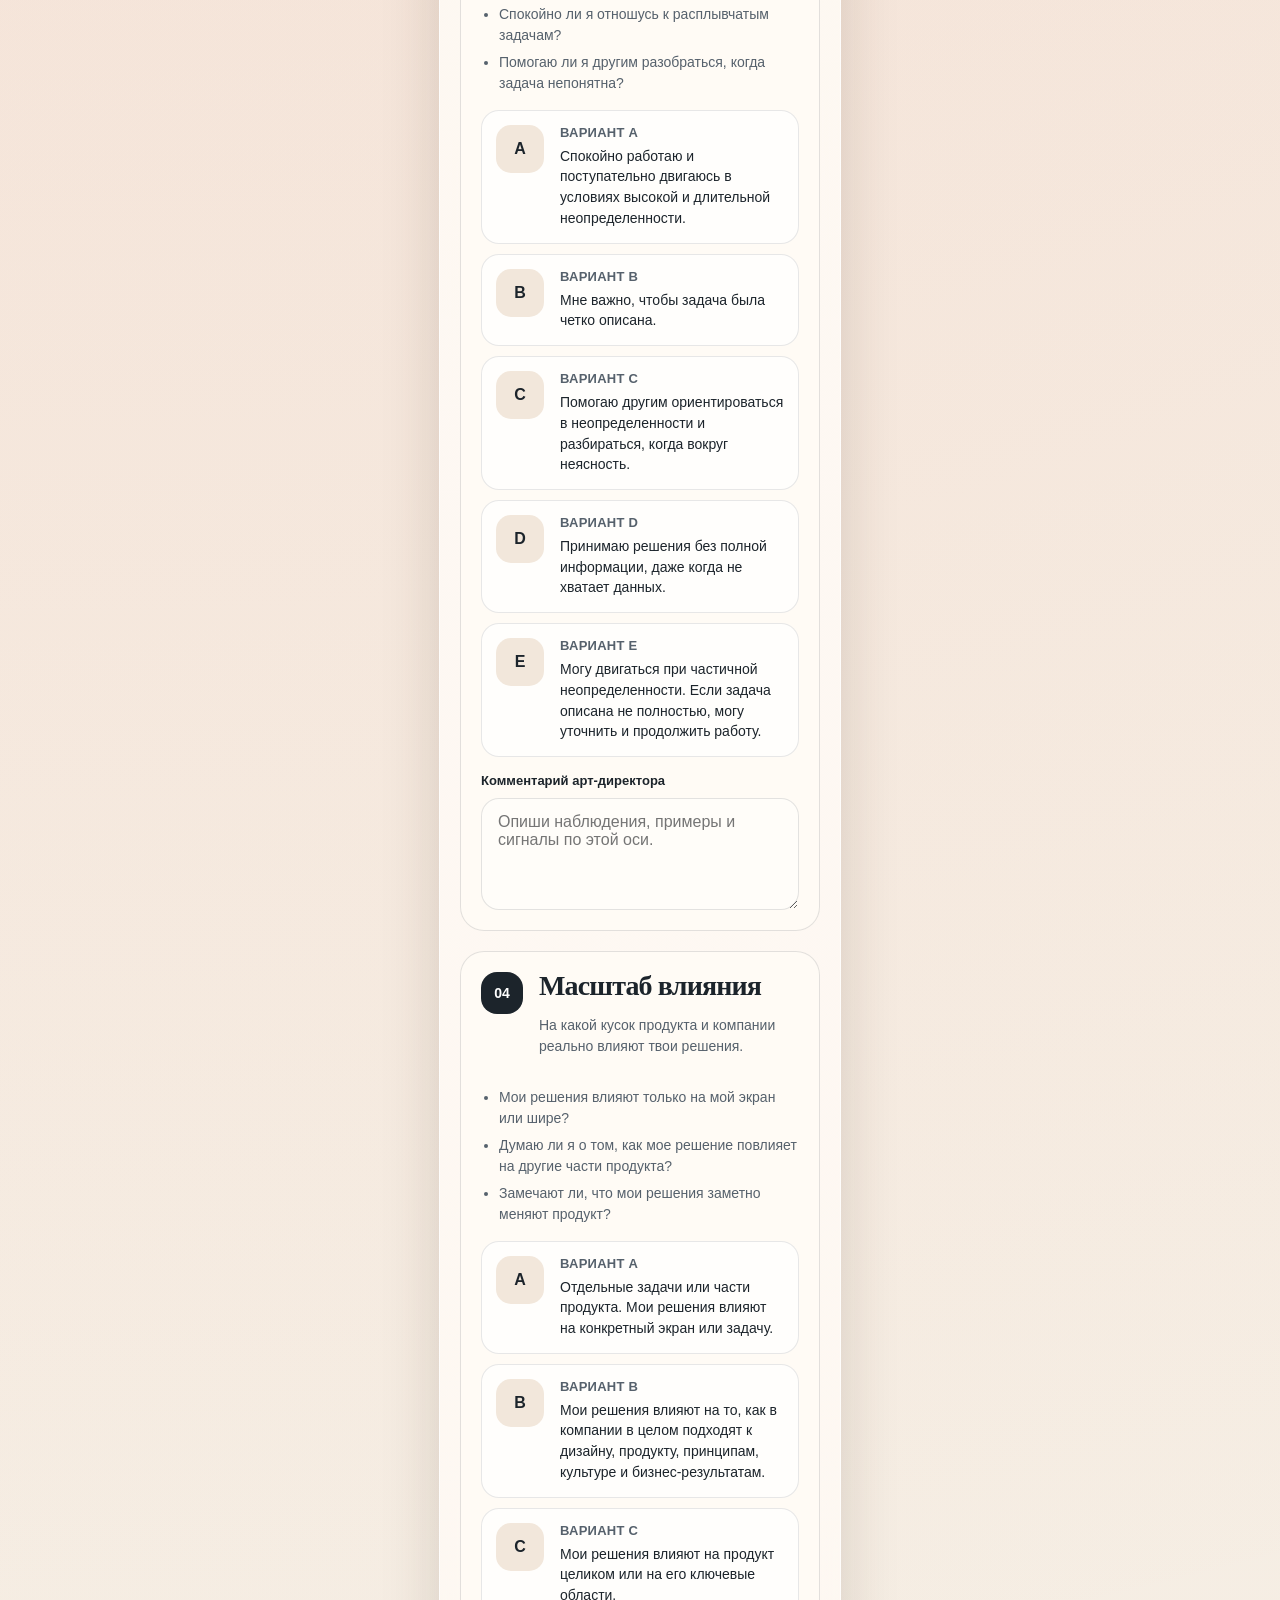
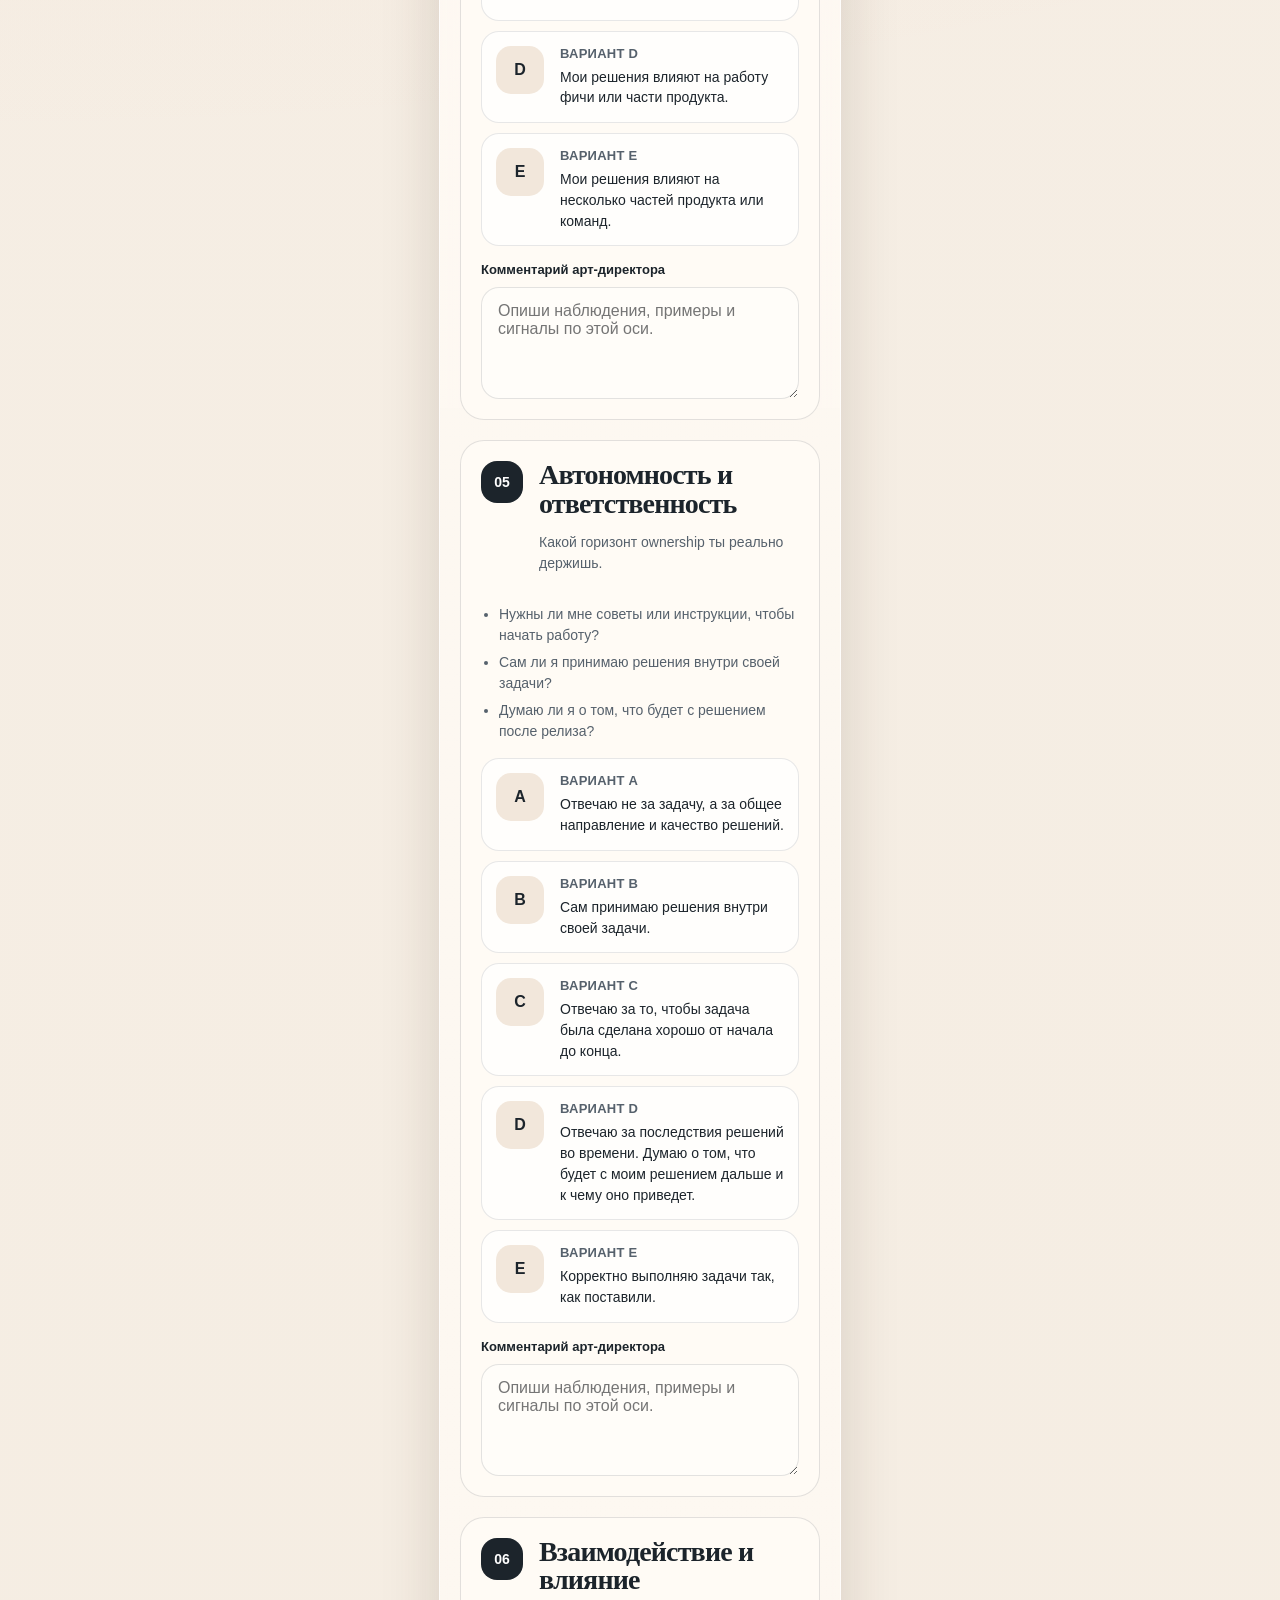
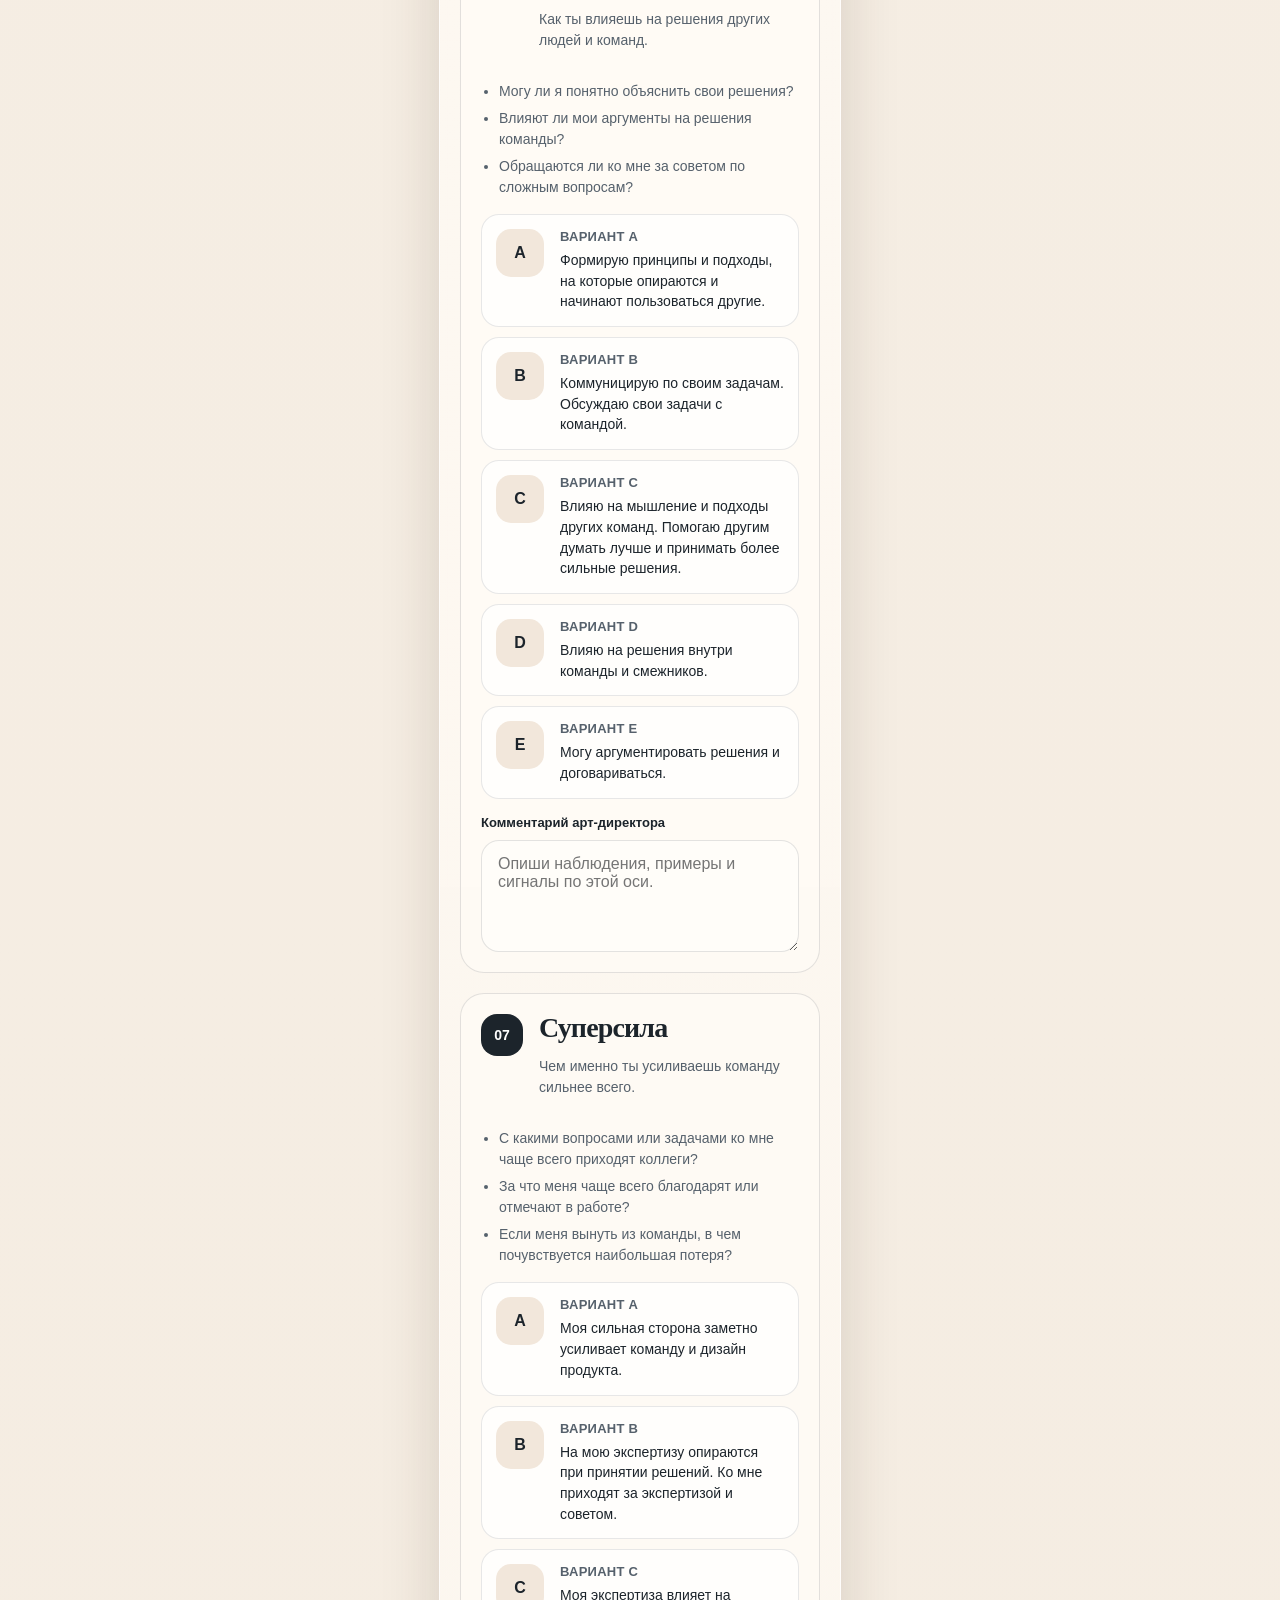
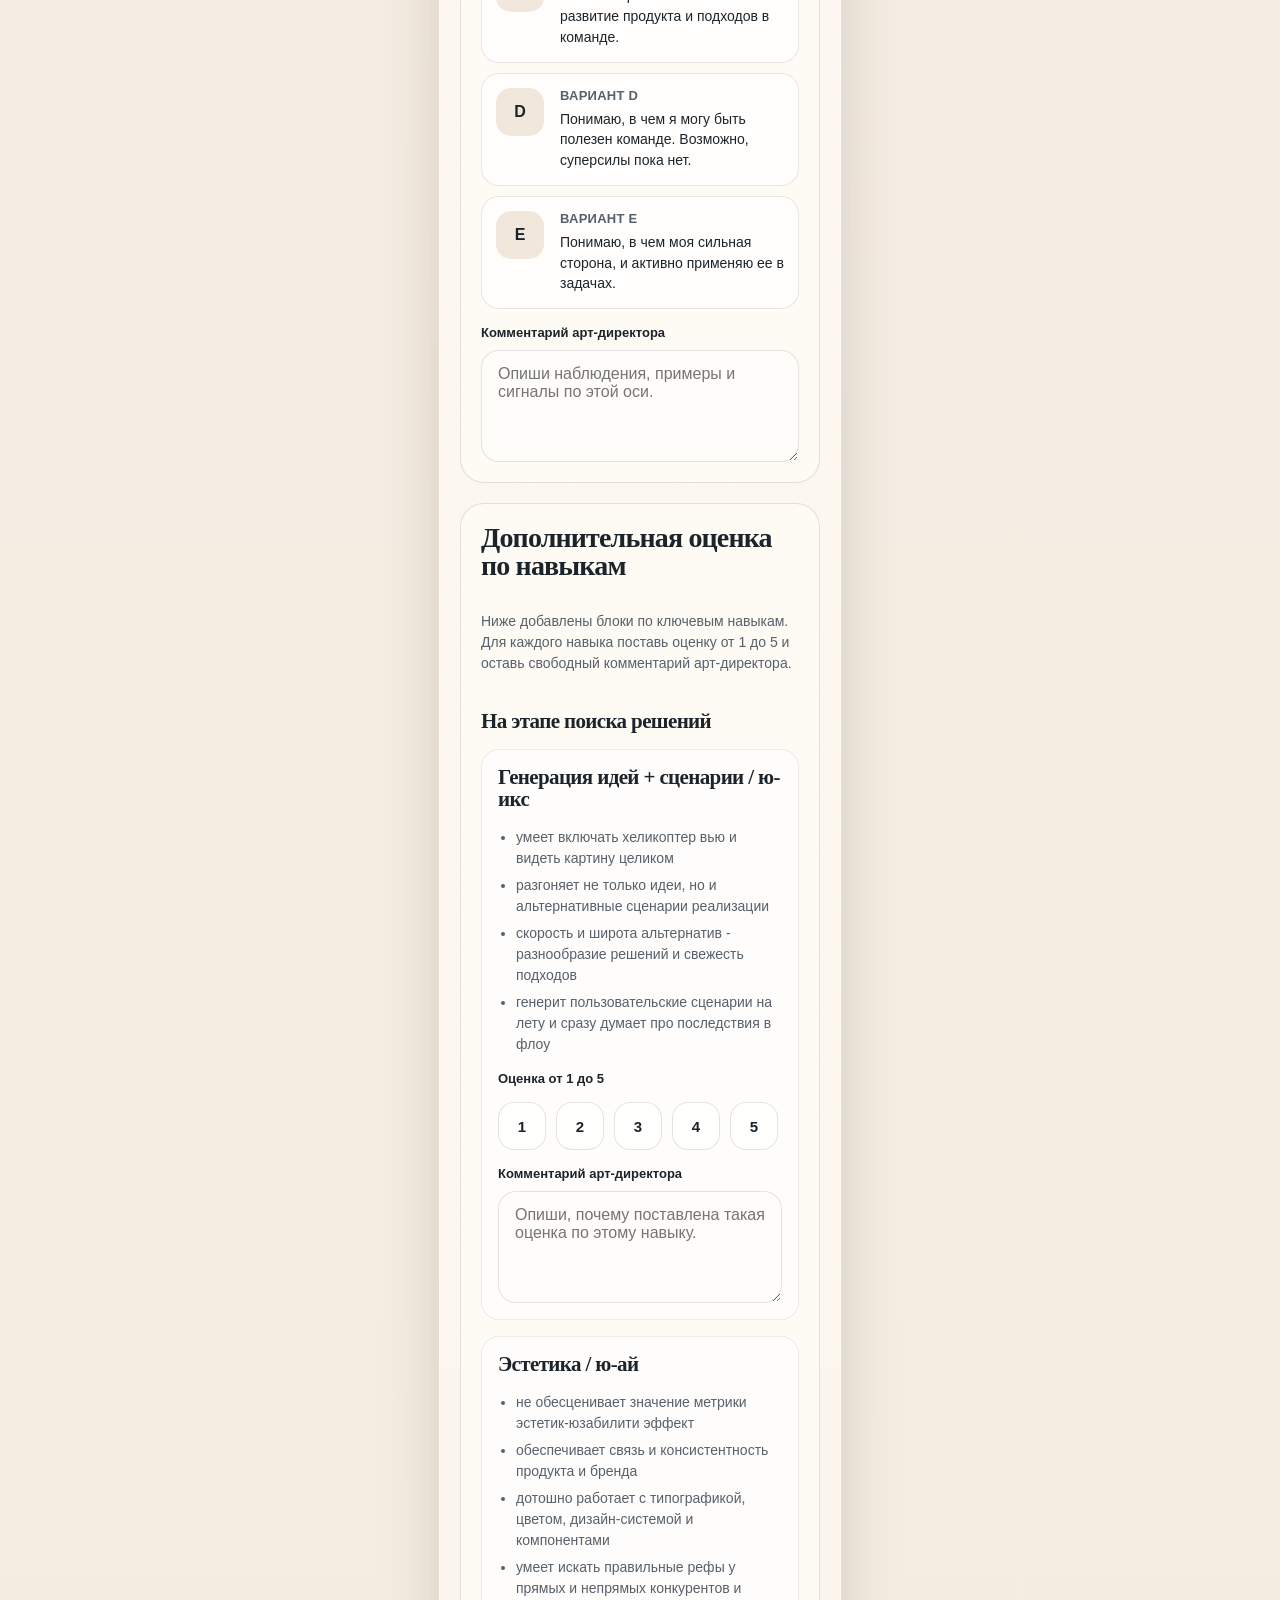
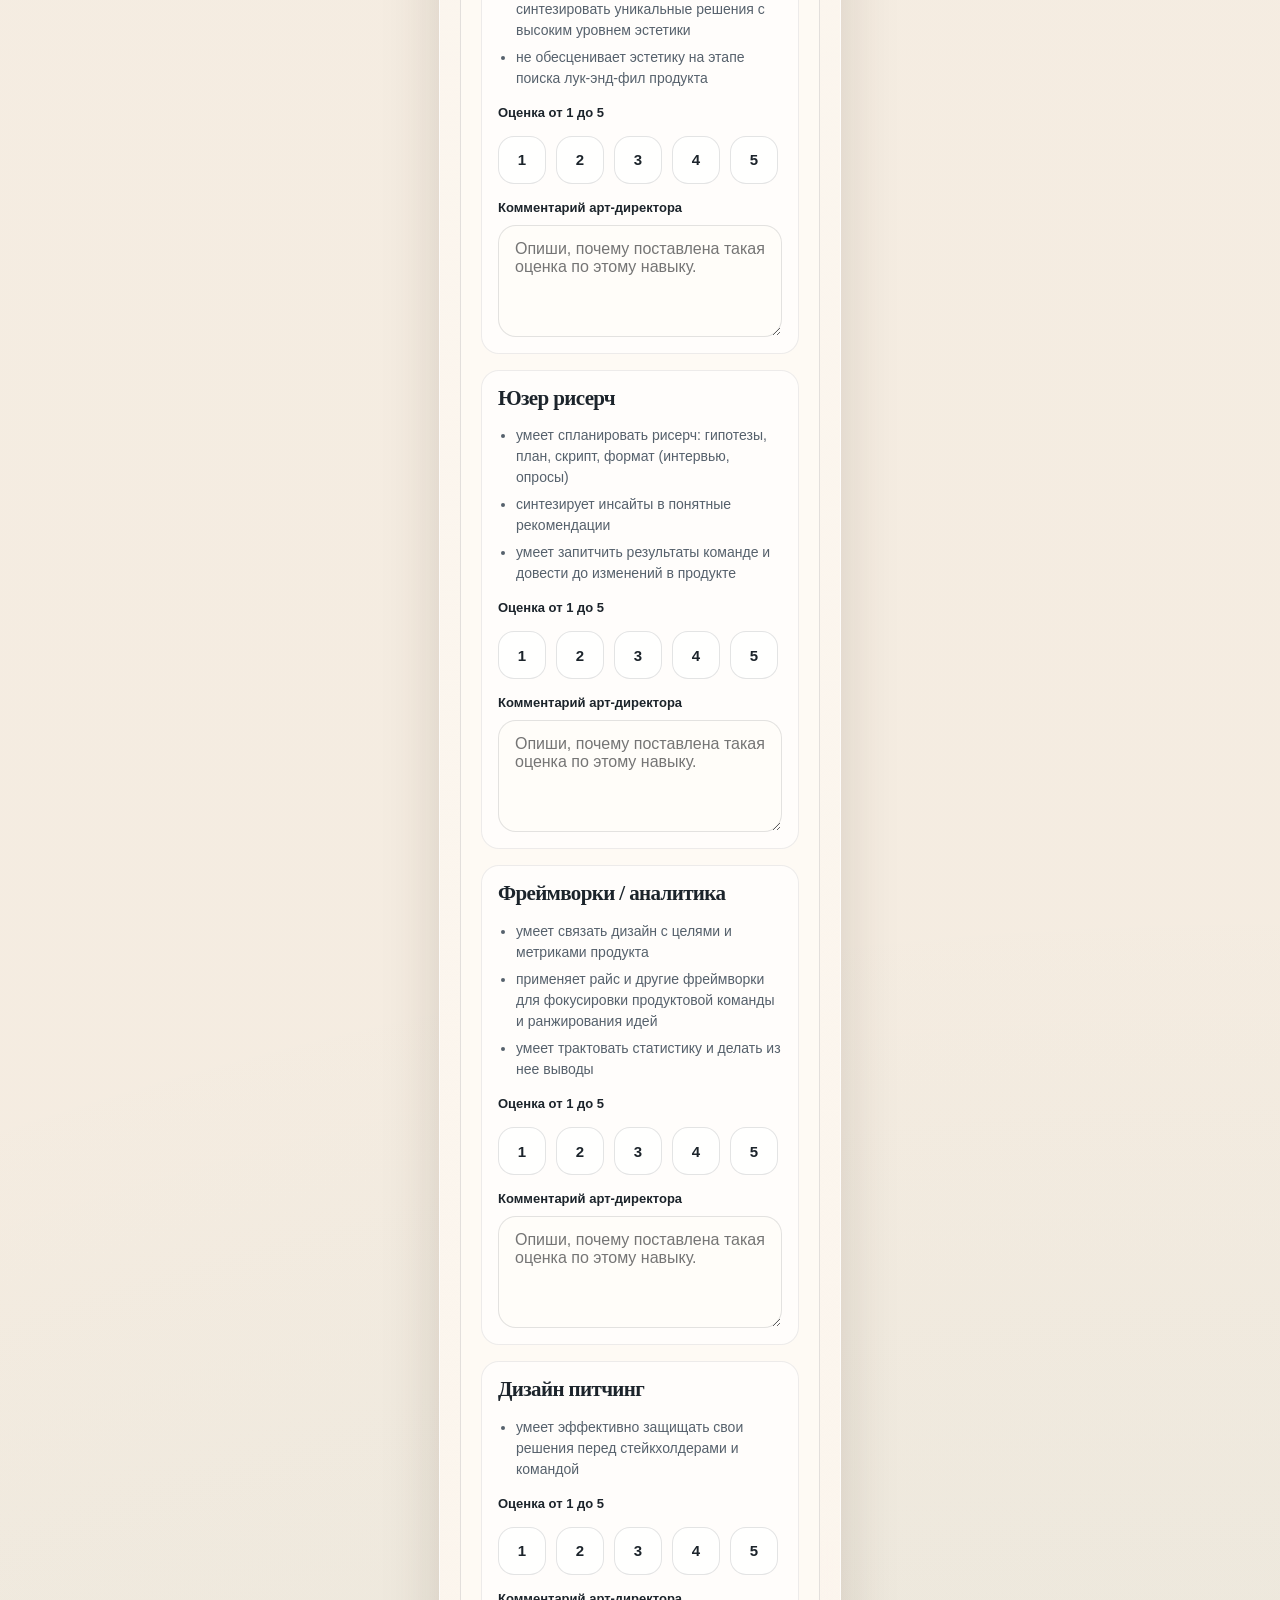
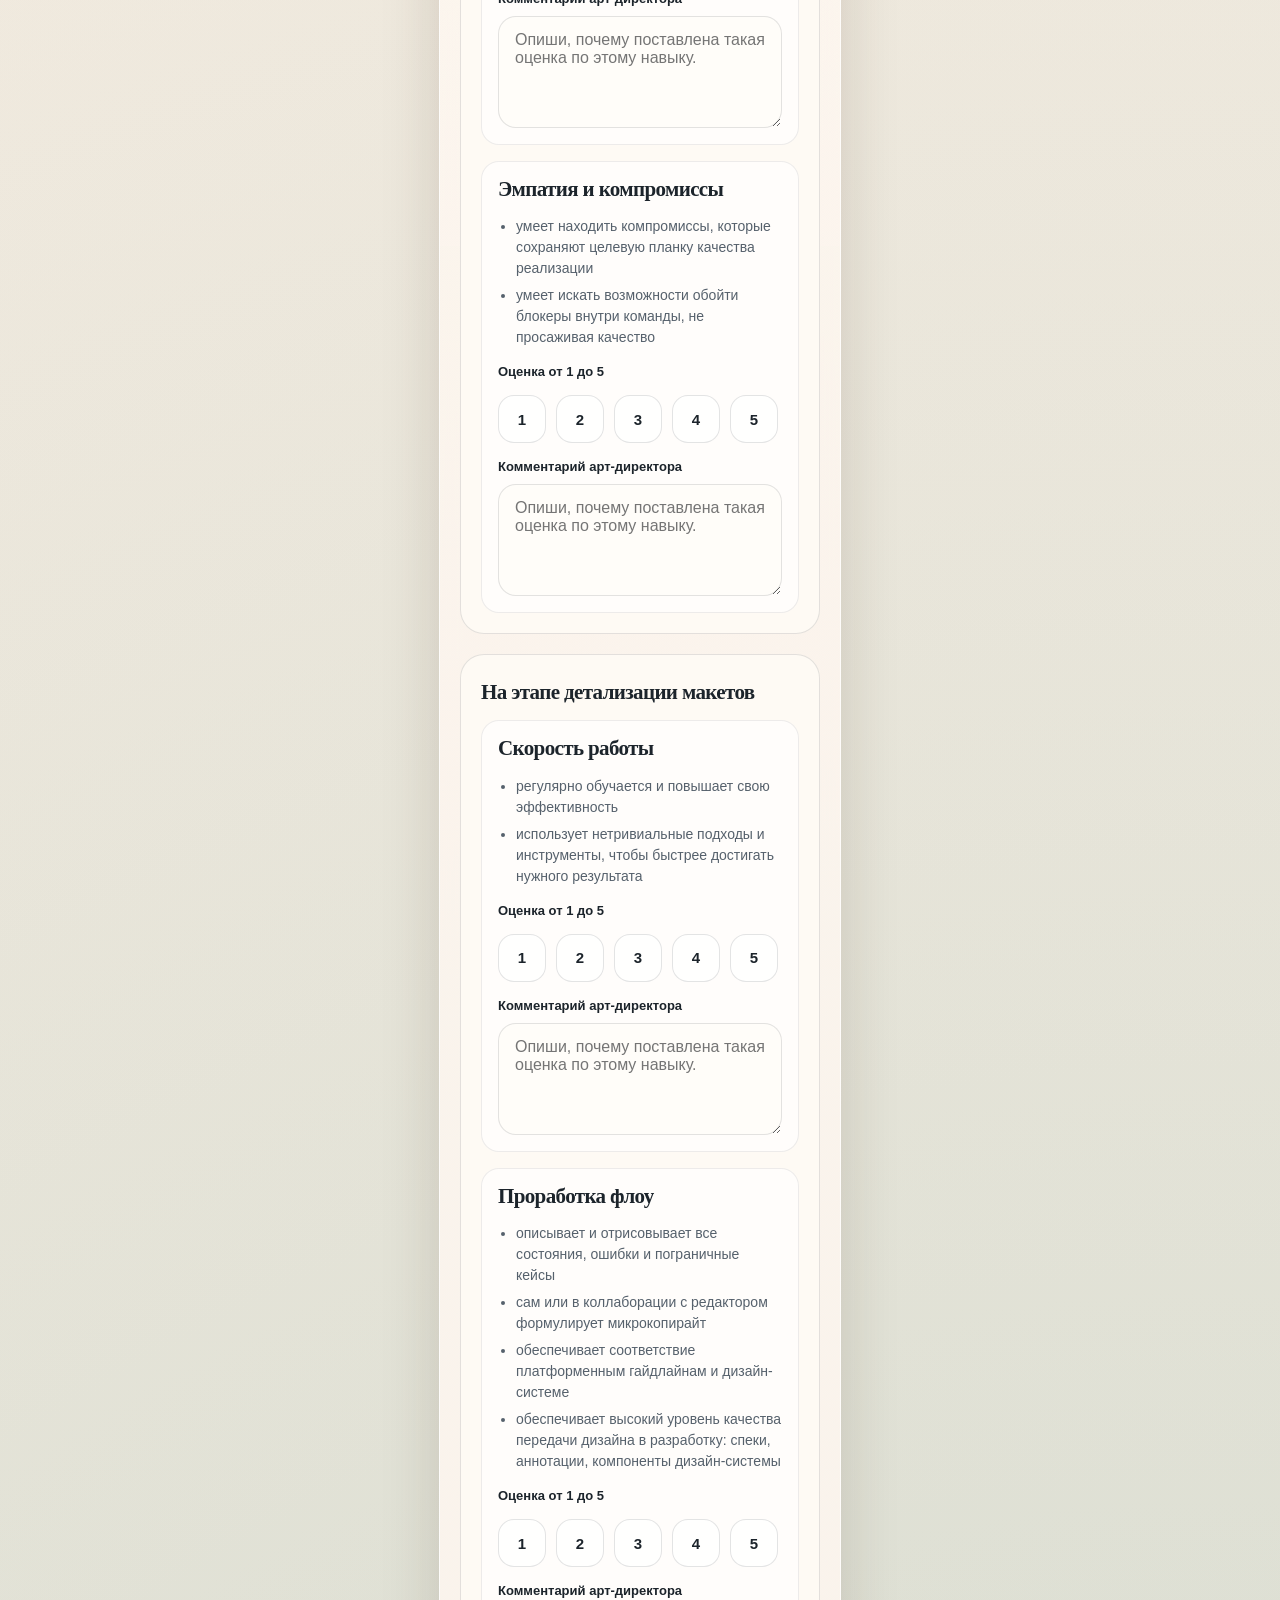
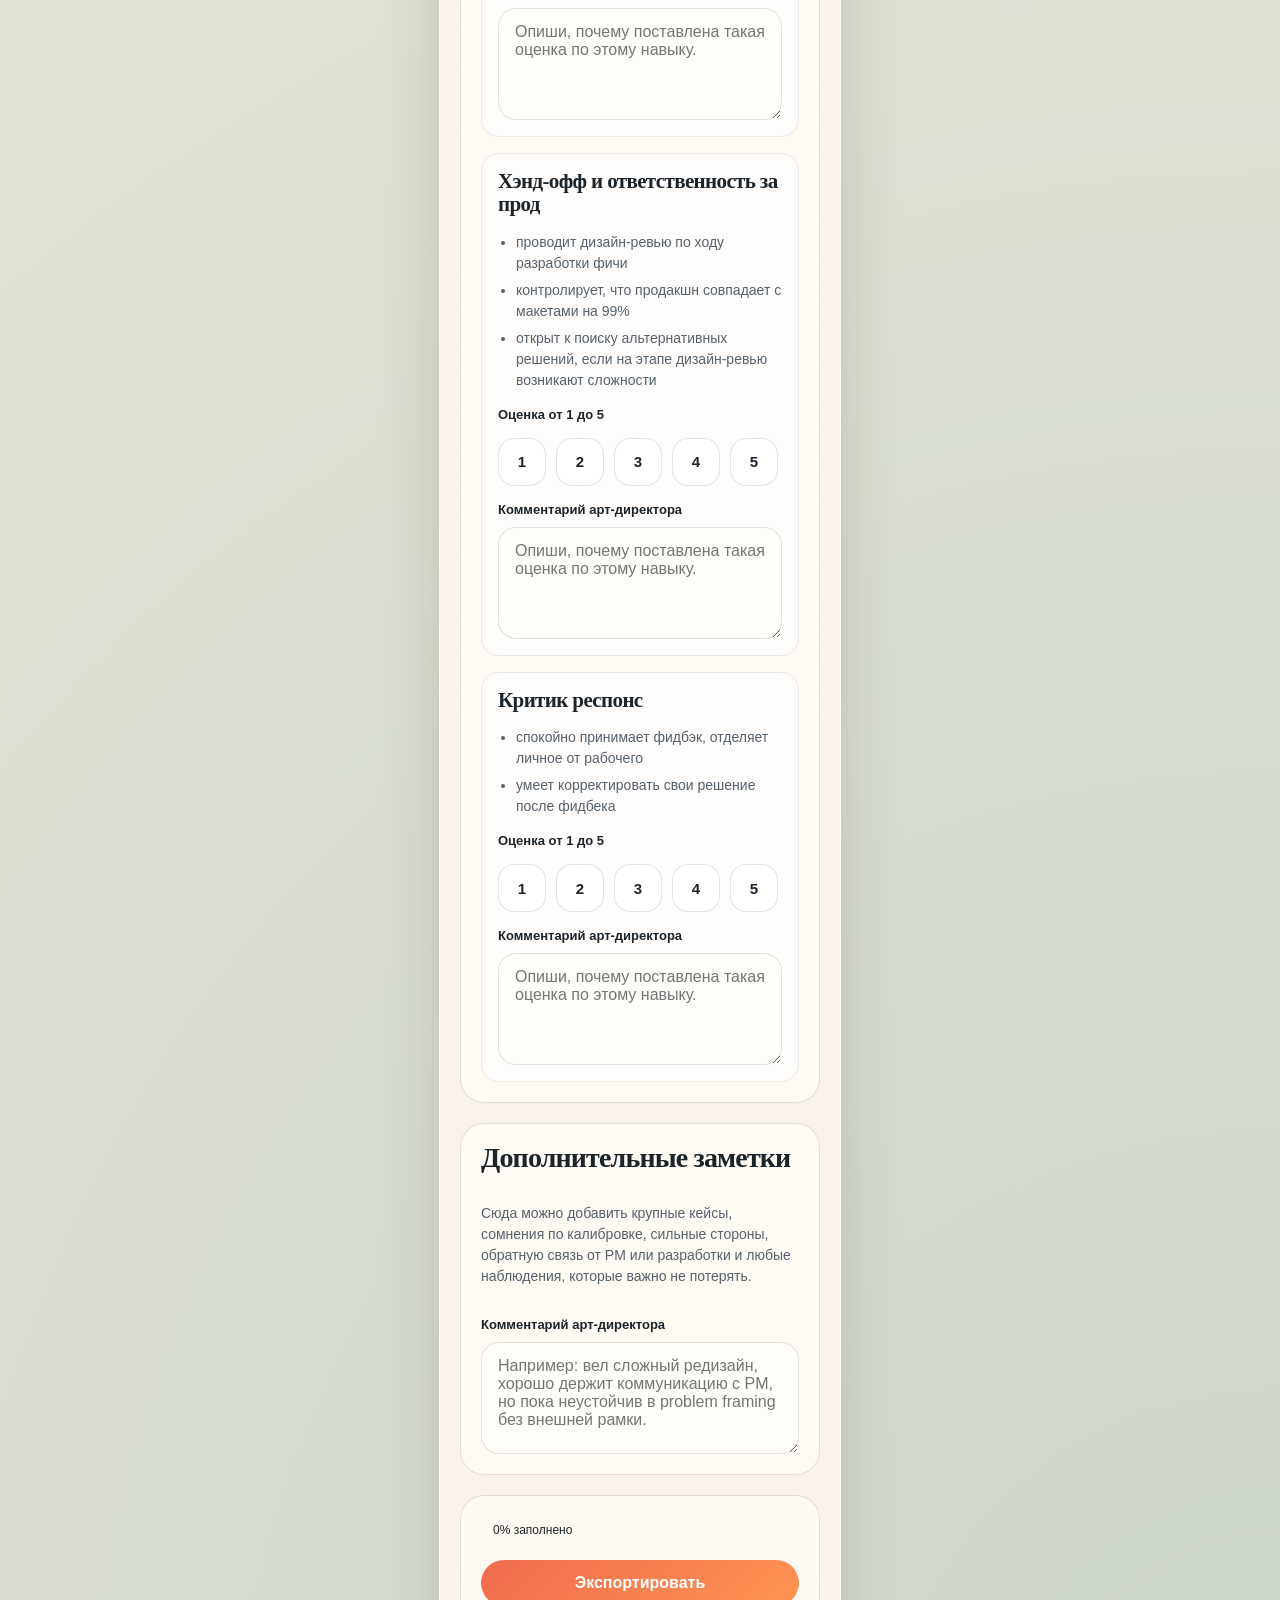
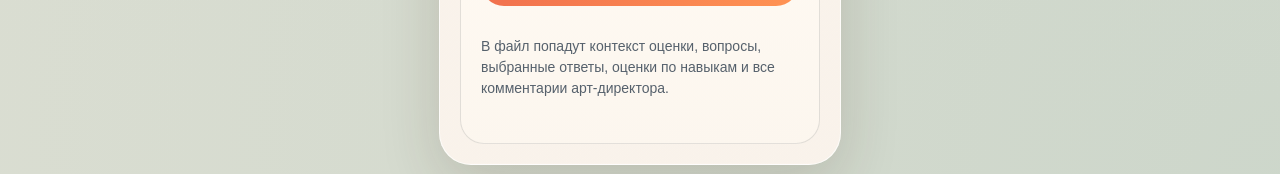
==== commit 37a494be: "Refine assessment form layout" ====
--- a/docs/index.html
+++ b/docs/index.html
@@ -6,21 +6,13 @@
       name="viewport"
       content="width=device-width, initial-scale=1, viewport-fit=cover"
     />
-    <title>Карта роста дизайнера</title>
+    <title>Оценка дизайнера</title>
     <link rel="stylesheet" href="./styles.css" />
   </head>
   <body>
     <div class="shell">
       <header class="hero">
-        <div class="eyebrow-row">
-          <span class="eyebrow">инструмент арт-директора</span>
-          <span class="eyebrow eyebrow-soft">402 px layout</span>
-        </div>
-        <h1>Оценка дизайнера по карте компетенций</h1>
-        <p class="hero-copy">
-          Отметь наблюдаемые паттерны у дизайнера, добавь комментарии и оценки по навыкам,
-          а затем экспортируй все в один markdown-файл.
-        </p>
+        <h1>Оценка дизайнера</h1>
       </header>
 
       <main id="app"></main>
--- a/docs/styles.css
+++ b/docs/styles.css
@@ -89,8 +89,8 @@
 
 .hero {
   display: grid;
-  gap: var(--space-3);
-  padding-bottom: var(--space-5);
+  gap: var(--space-2);
+  padding-bottom: var(--space-3);
 }
 
 .eyebrow-row,
@@ -172,7 +172,33 @@
   gap: var(--space-4);
 }
 
-.panel,
+.progress-dock {
+  position: sticky;
+  top: 10px;
+  z-index: 4;
+  display: grid;
+  gap: var(--space-2);
+  padding: 14px 16px;
+  border-radius: var(--radius-md);
+  border: 1px solid rgba(28, 36, 43, 0.08);
+  background: rgba(255, 250, 243, 0.88);
+  box-shadow: 0 14px 30px rgba(56, 39, 18, 0.1);
+  backdrop-filter: blur(18px);
+}
+
+.progress-dock-head {
+  display: flex;
+  align-items: center;
+  justify-content: space-between;
+  gap: var(--space-2);
+}
+
+.progress-copy {
+  font-size: 13px;
+  line-height: 1.4;
+  color: var(--ink-soft);
+}
+
 .profile-card,
 .axis-card,
 .submit-bar {
@@ -181,22 +207,8 @@
   background: var(--surface);
 }
 
-.panel,
 .profile-card {
   padding: var(--space-4);
-}
-
-.panel {
-  display: grid;
-  gap: var(--space-3);
-  background:
-    linear-gradient(135deg, rgba(239, 108, 77, 0.08), transparent 40%),
-    linear-gradient(180deg, var(--surface-strong), rgba(255, 249, 241, 0.9));
-}
-
-.progress-wrap {
-  display: grid;
-  gap: var(--space-2);
 }
 
 .progress-line {
@@ -285,6 +297,10 @@
   gap: var(--space-3);
 }
 
+.field-grid--double {
+  grid-template-columns: repeat(2, minmax(0, 1fr));
+}
+
 .field,
 .textarea-field {
   display: grid;
@@ -300,6 +316,7 @@
 }
 
 input[type="text"],
+select,
 textarea {
   width: 100%;
   border: 1px solid rgba(28, 36, 43, 0.12);
@@ -313,9 +330,14 @@
 }
 
 input[type="text"]:focus,
+select:focus,
 textarea:focus {
   border-color: rgba(239, 108, 77, 0.4);
   box-shadow: 0 0 0 4px rgba(239, 108, 77, 0.1);
+}
+
+select {
+  appearance: none;
 }
 
 textarea {
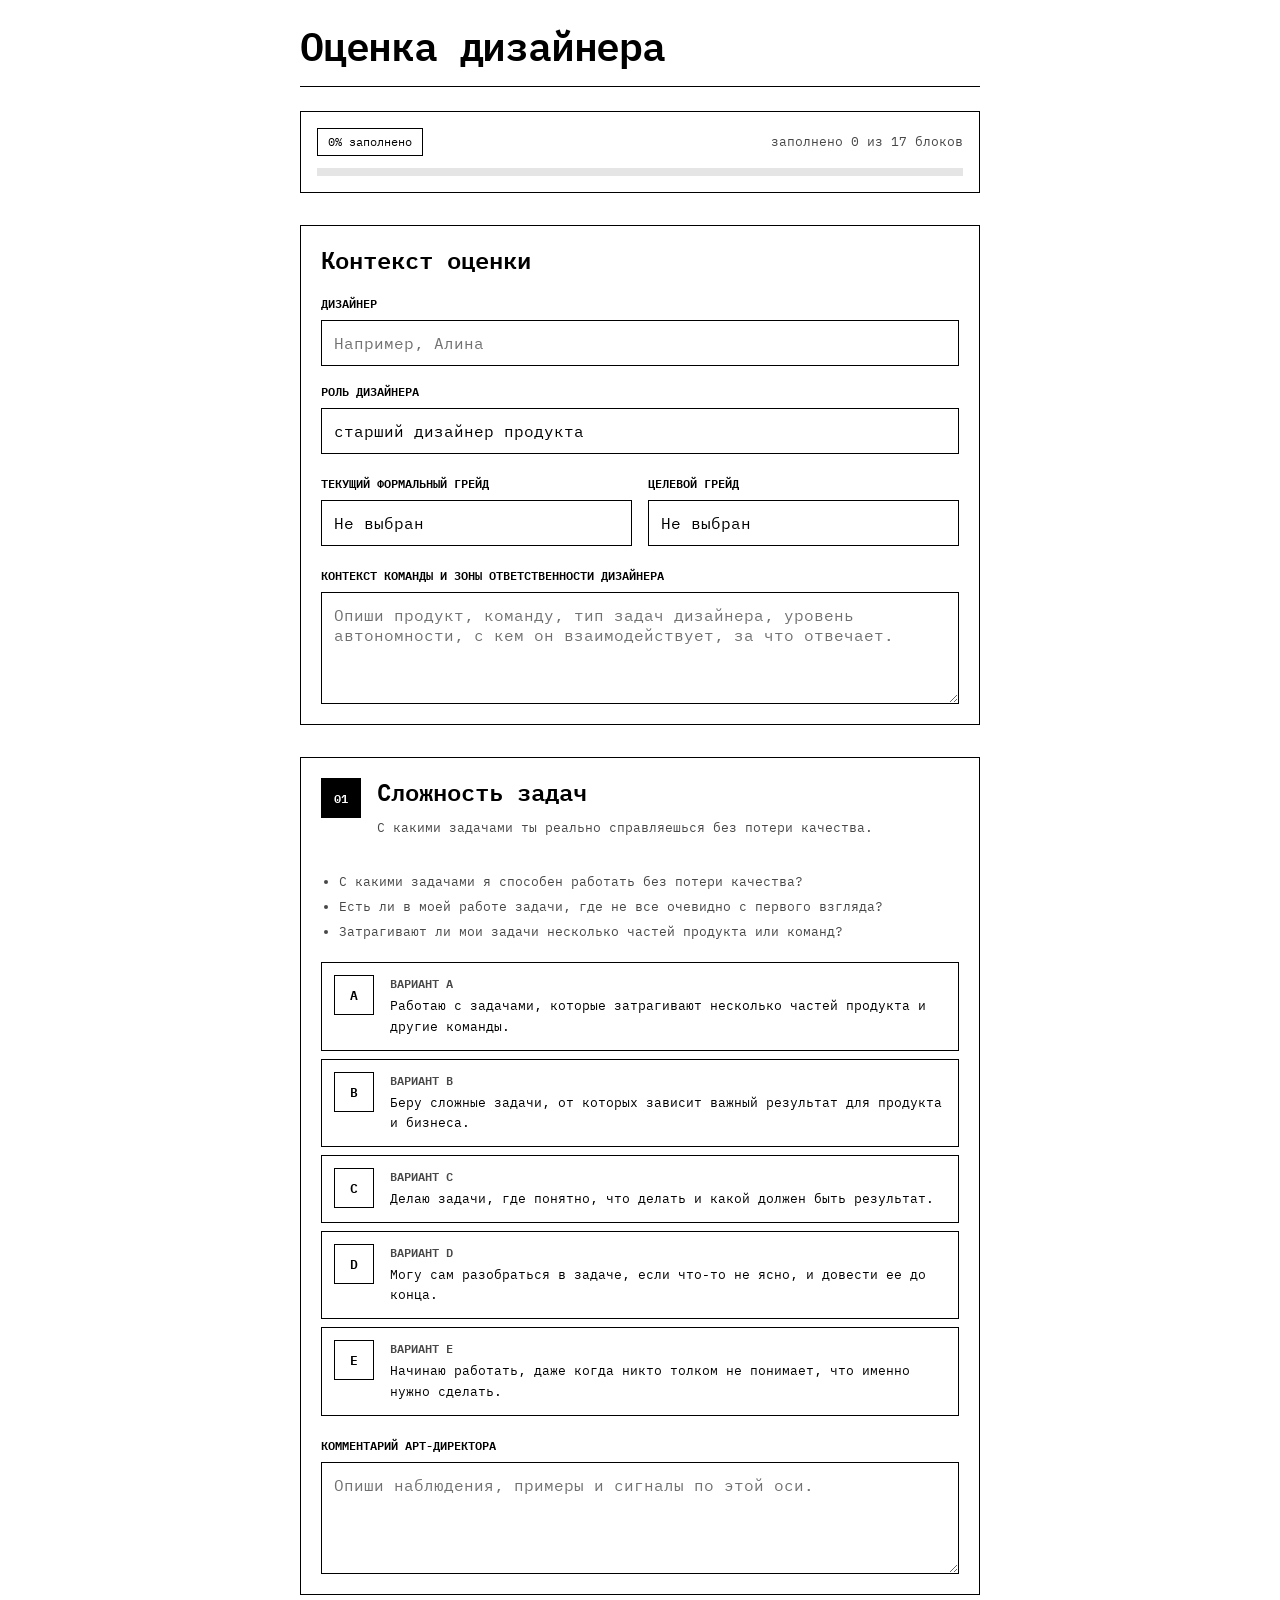
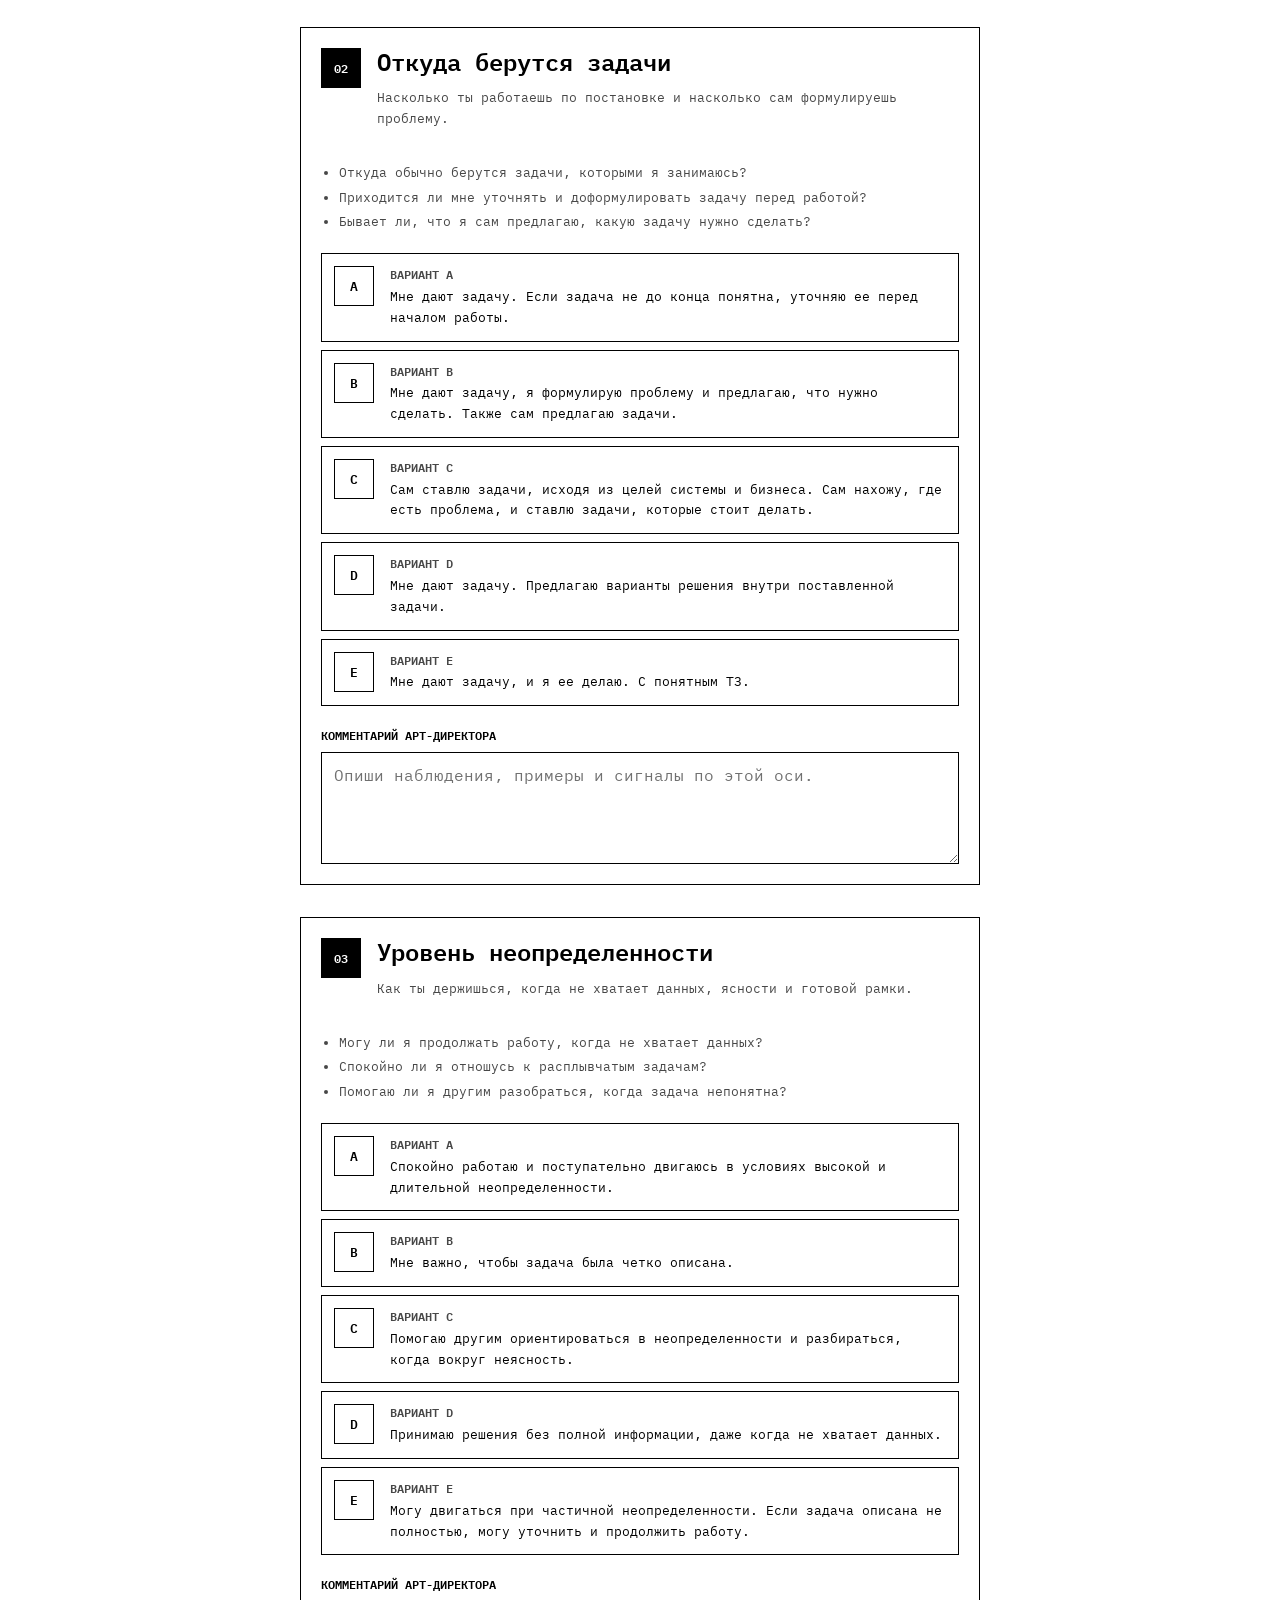
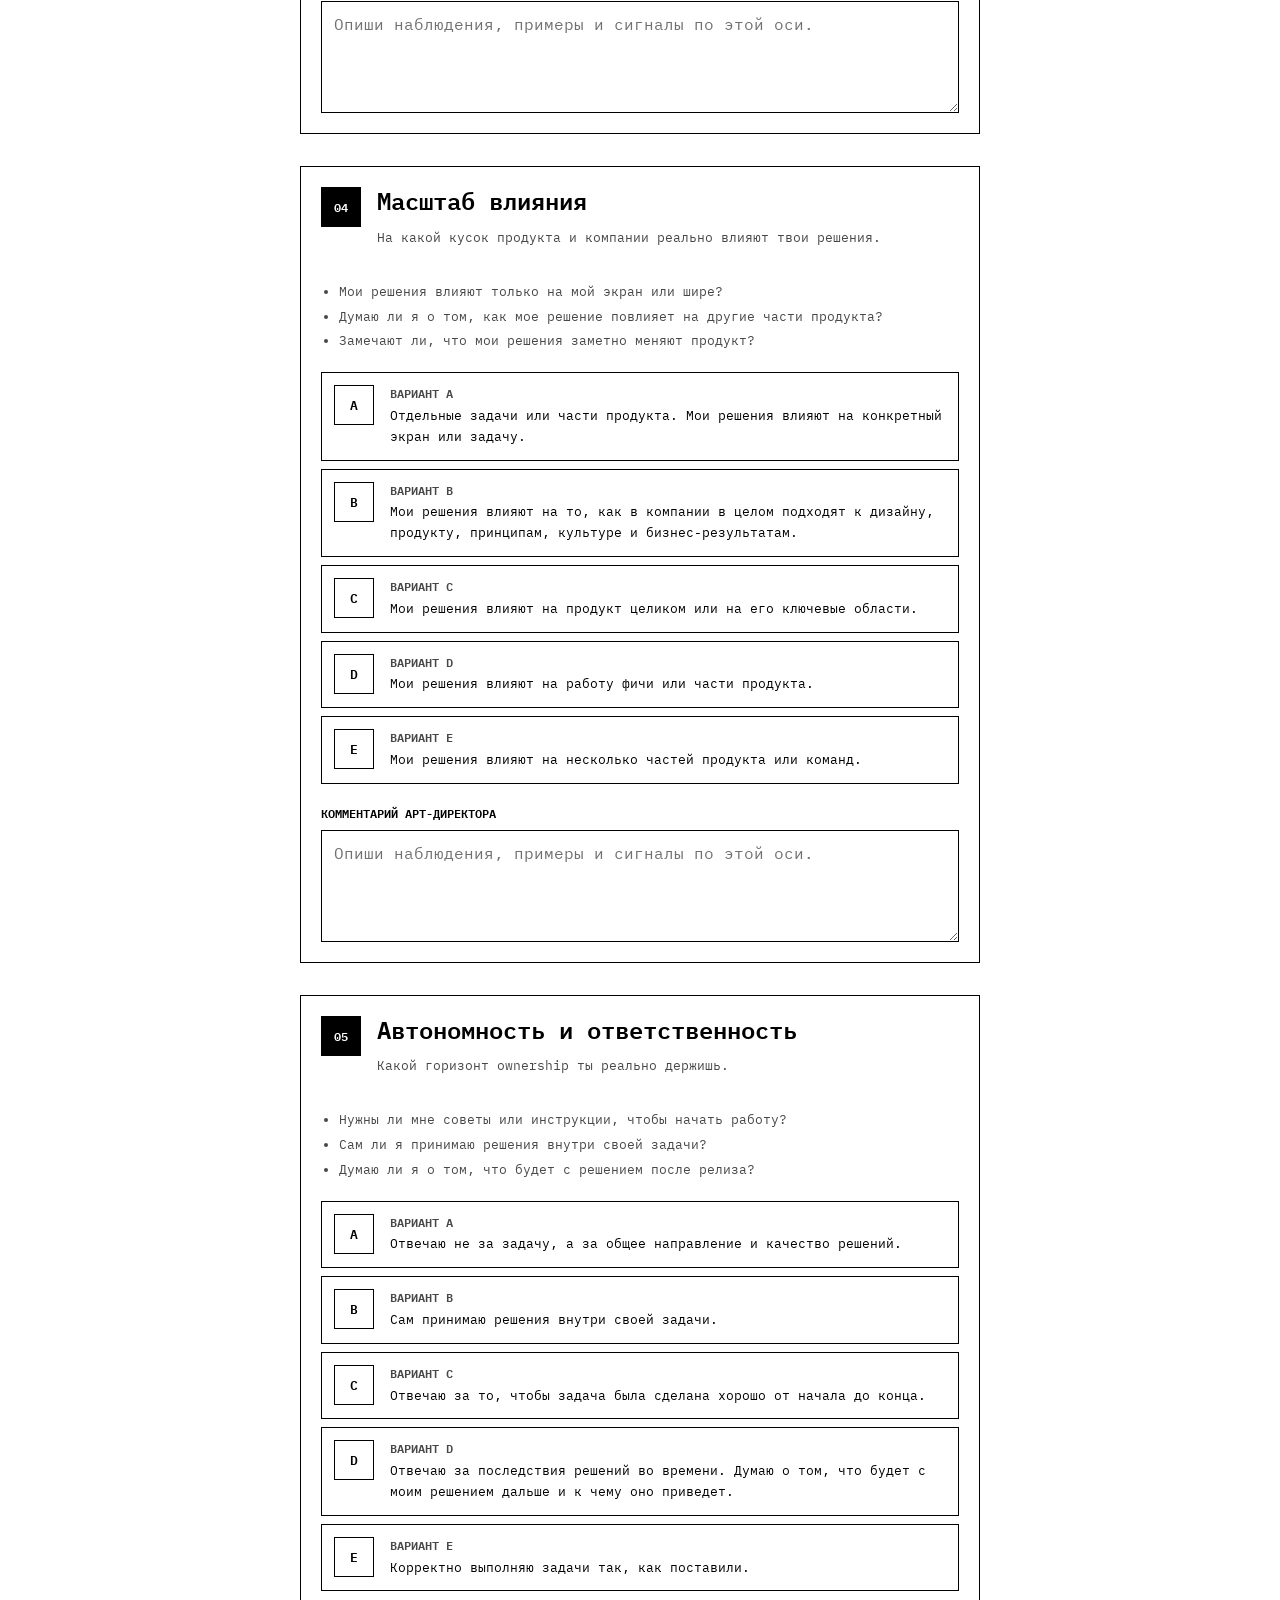
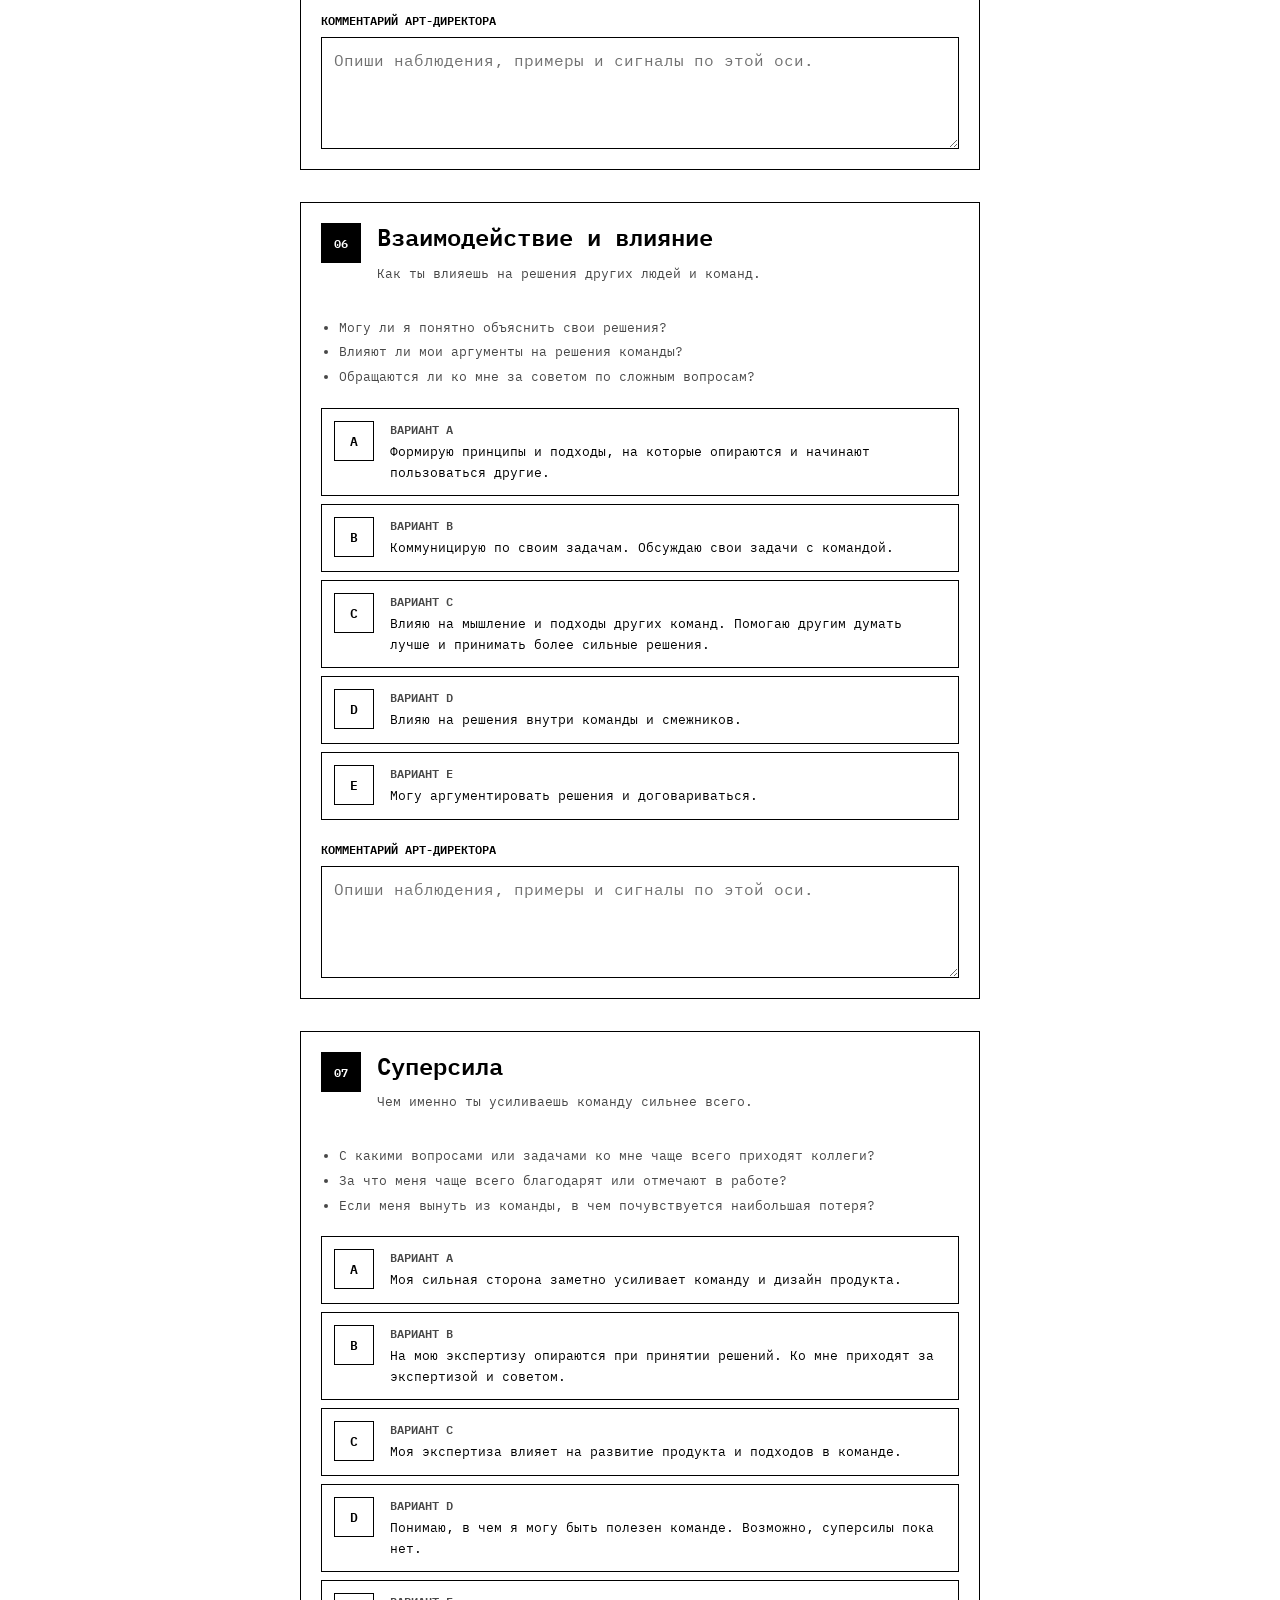
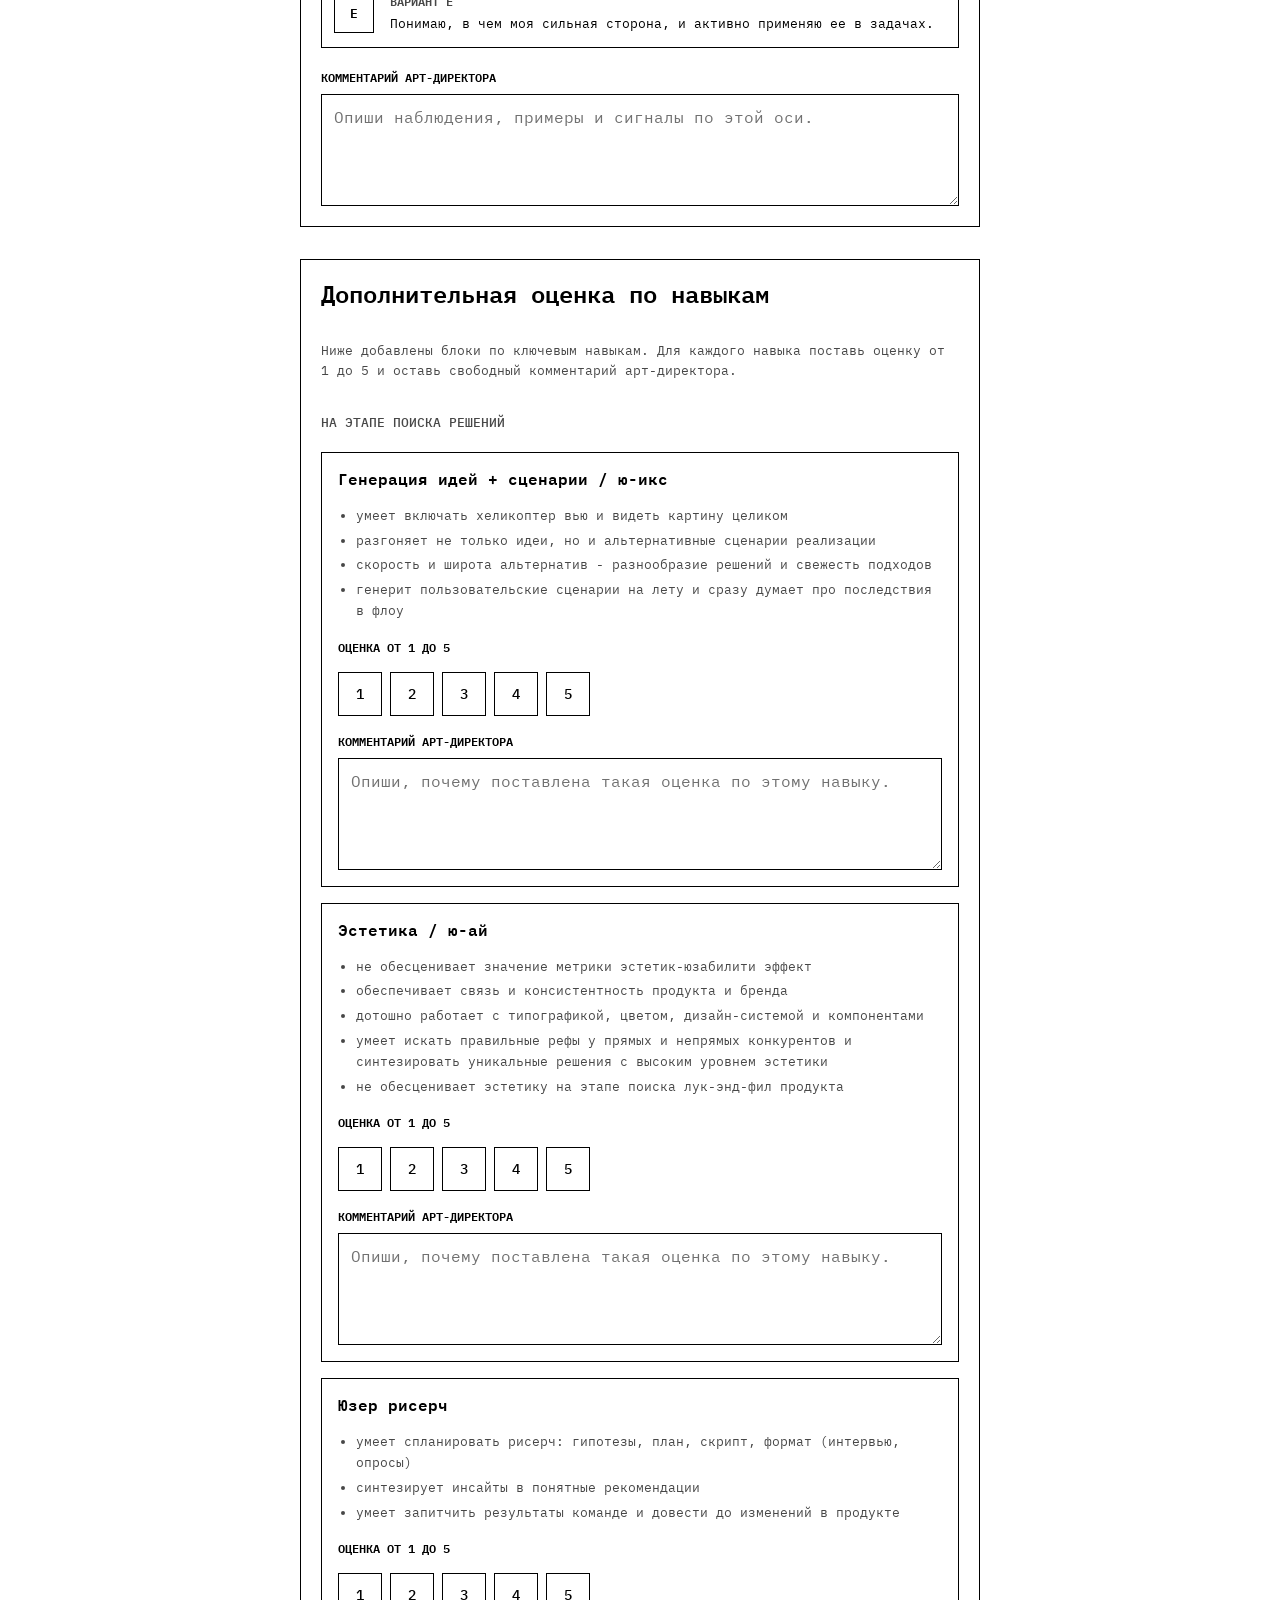
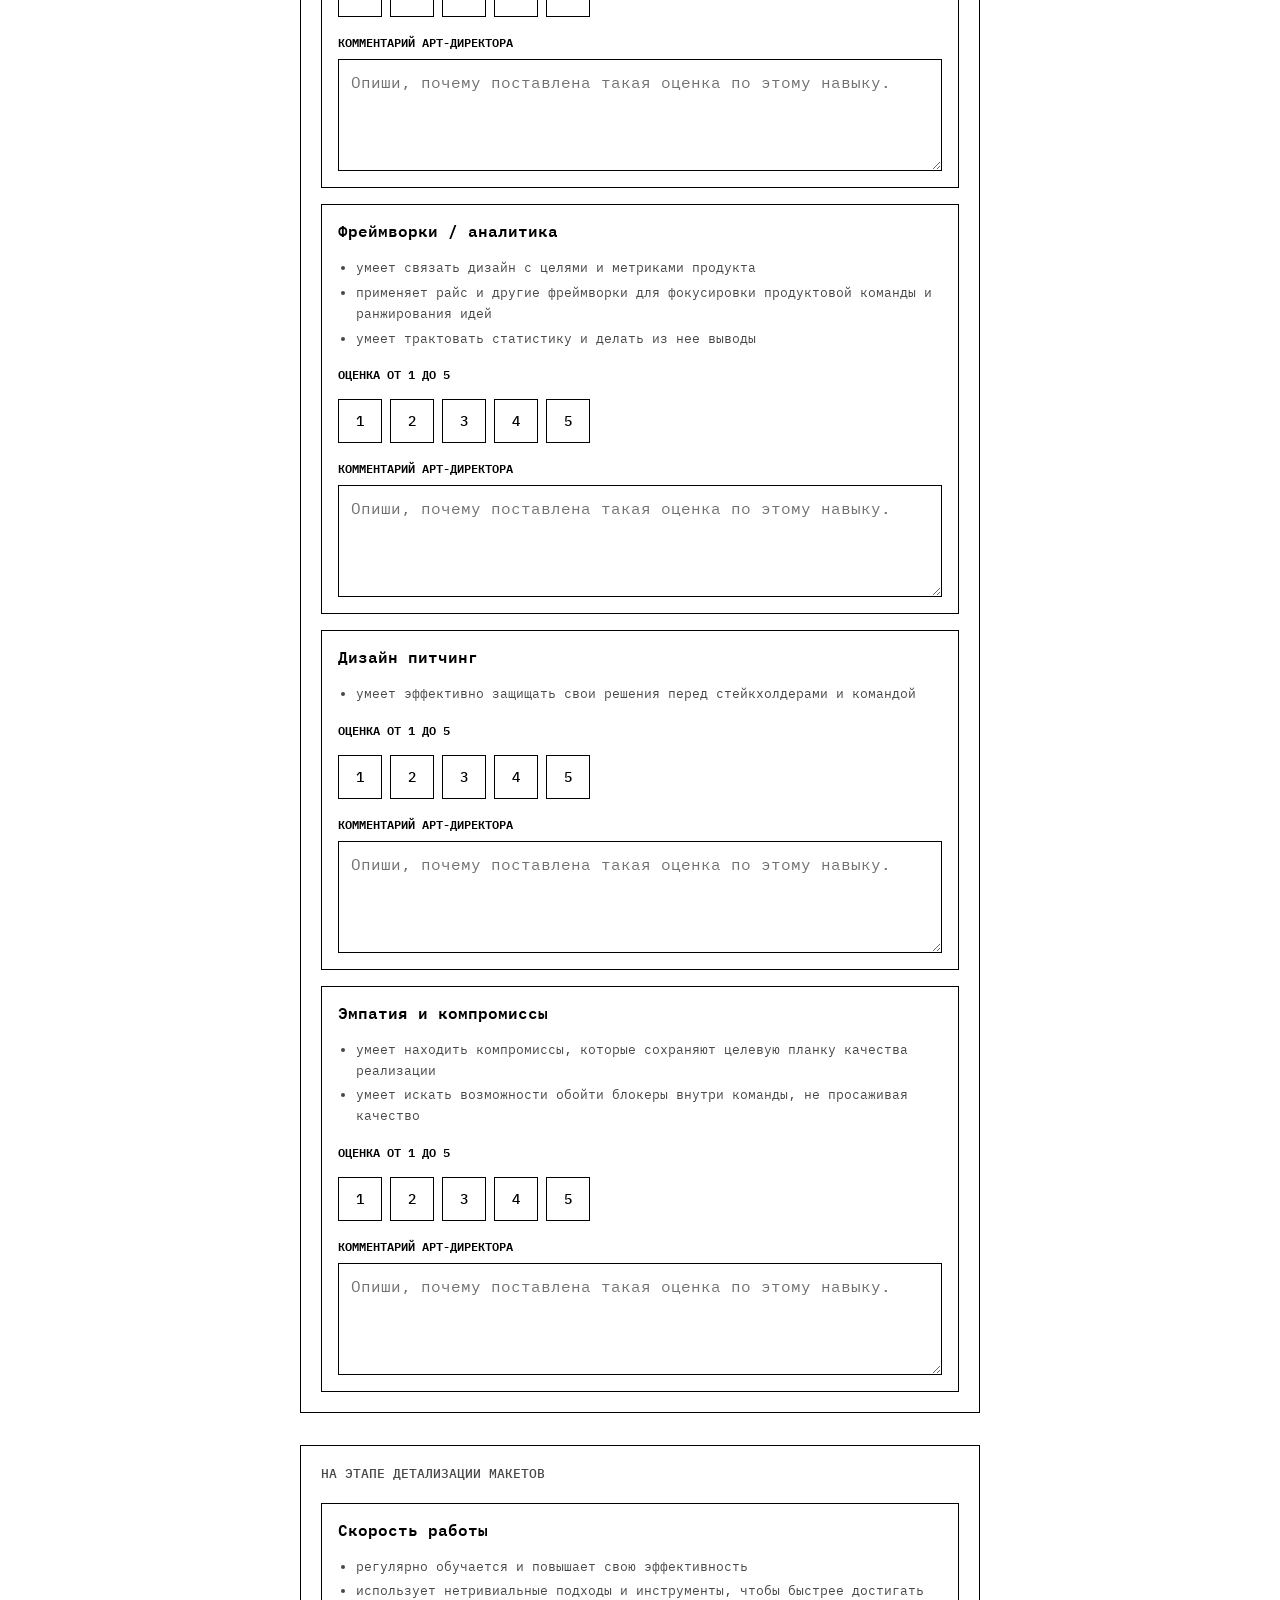
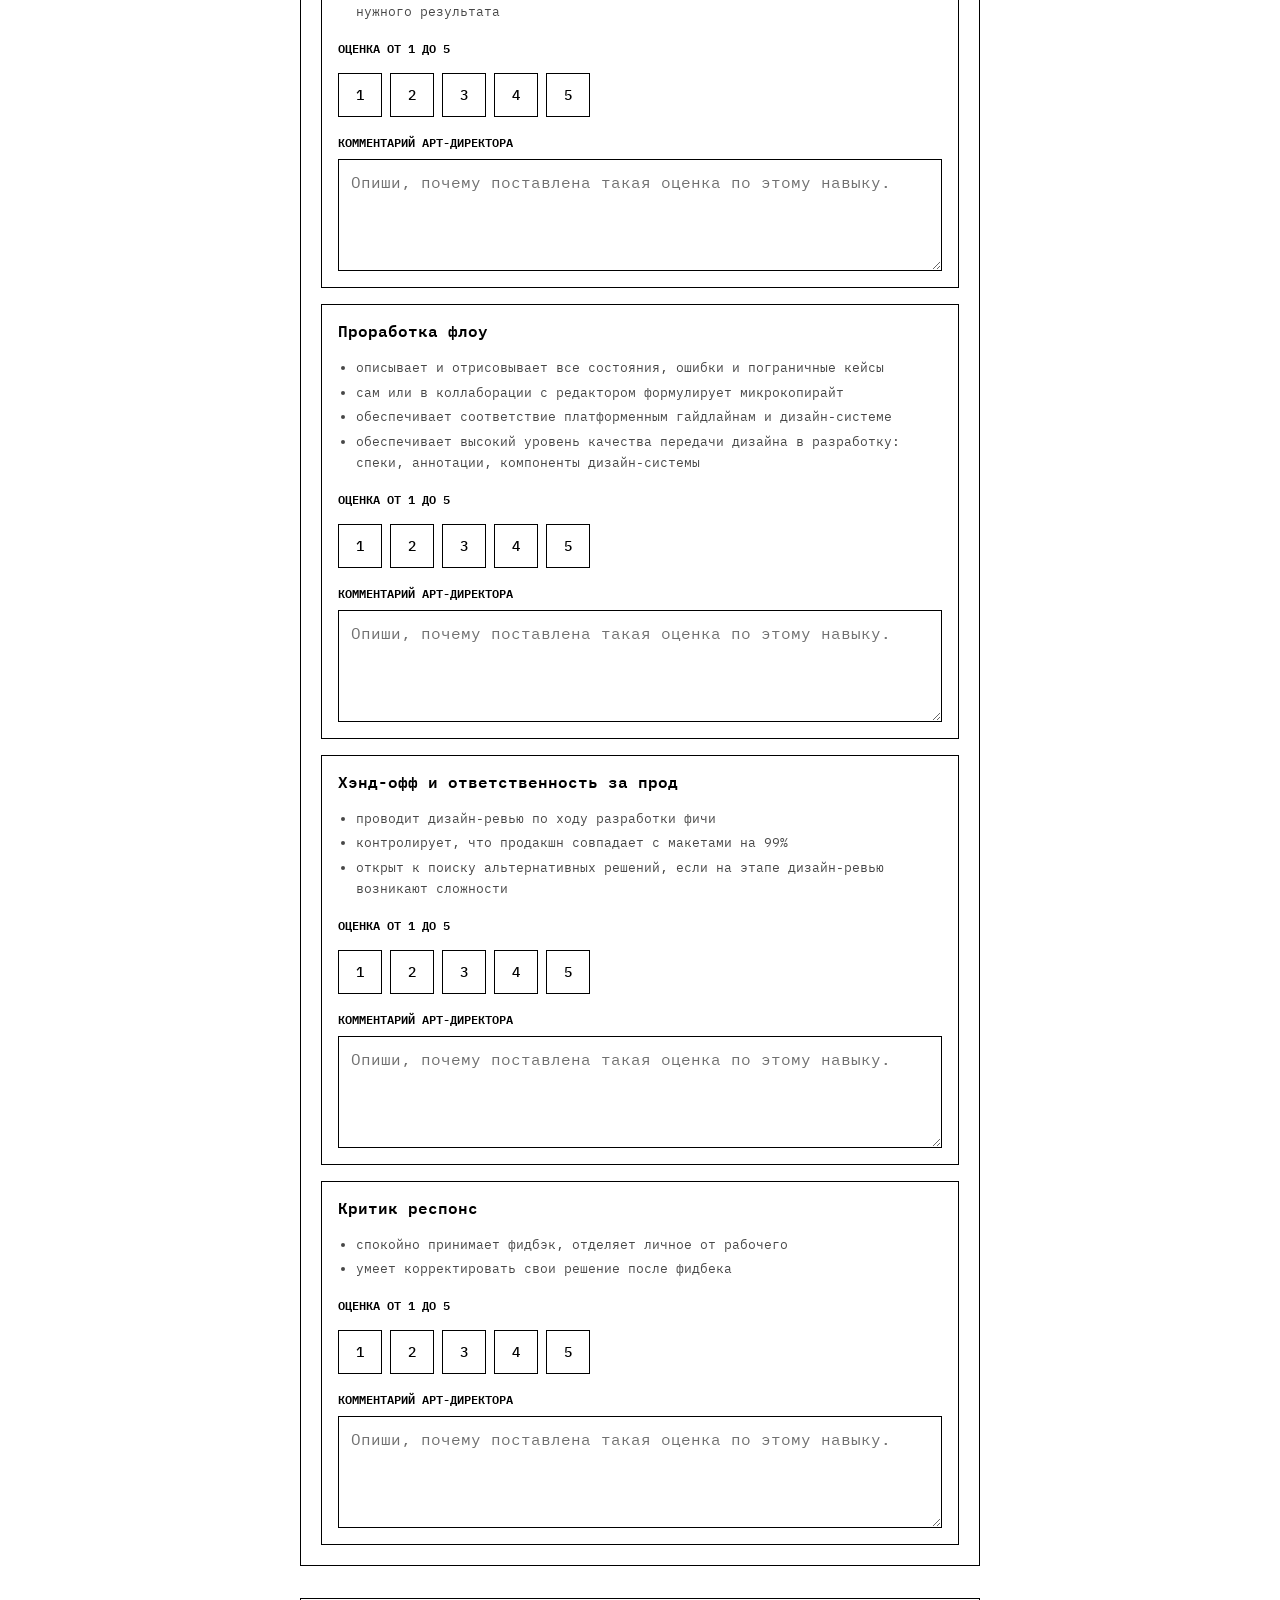
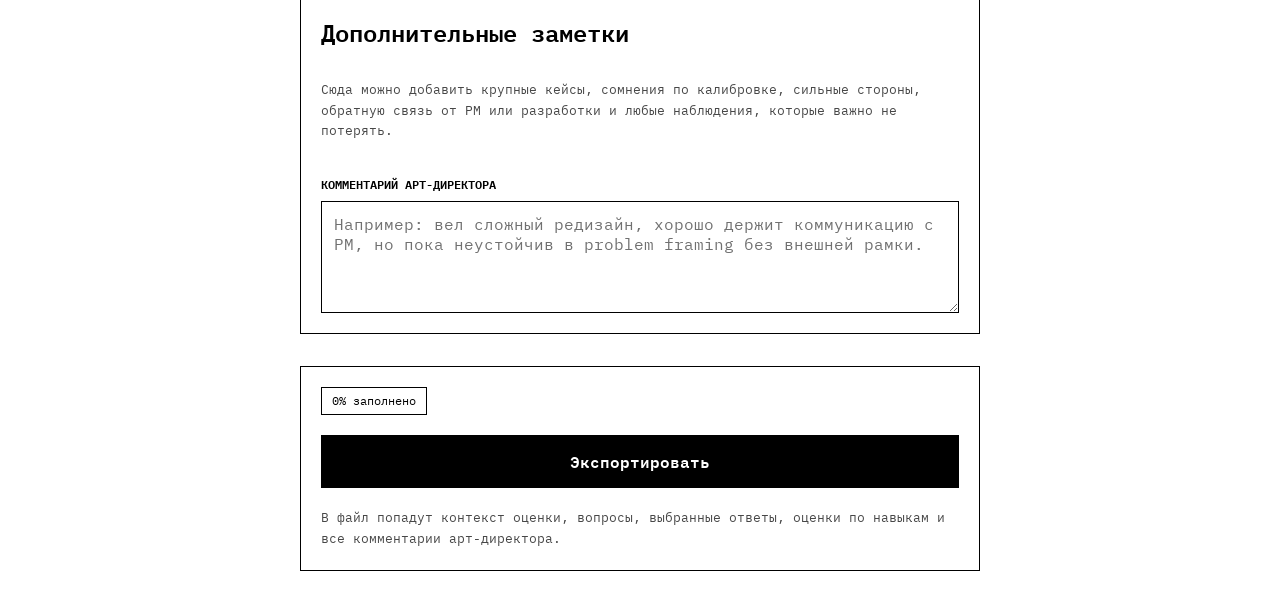
==== commit 40c54f86: "Switch form to technical monochrome layout" ====
--- a/docs/index.html
+++ b/docs/index.html
@@ -7,6 +7,12 @@
       content="width=device-width, initial-scale=1, viewport-fit=cover"
     />
     <title>Оценка дизайнера</title>
+    <link rel="preconnect" href="https://fonts.googleapis.com" />
+    <link rel="preconnect" href="https://fonts.gstatic.com" crossorigin />
+    <link
+      href="https://fonts.googleapis.com/css2?family=IBM+Plex+Mono:wght@400;500;600;700&display=swap"
+      rel="stylesheet"
+    />
     <link rel="stylesheet" href="./styles.css" />
   </head>
   <body>
--- a/docs/styles.css
+++ b/docs/styles.css
@@ -1,32 +1,20 @@
 :root {
-  --bg: #f6efe6;
-  --bg-accent: #ffd9bf;
-  --surface: rgba(255, 251, 246, 0.92);
-  --surface-strong: #fffaf3;
-  --surface-muted: #f2e7db;
-  --ink: #1c242b;
-  --ink-soft: #56616c;
-  --line: rgba(28, 36, 43, 0.12);
-  --accent: #ef6c4d;
-  --accent-soft: rgba(239, 108, 77, 0.12);
-  --accent-deep: #c44b31;
-  --teal: #1d7a6f;
-  --teal-soft: rgba(29, 122, 111, 0.12);
-  --gold: #e6b14a;
-  --danger: #b03a2e;
-  --shadow: 0 20px 60px rgba(56, 39, 18, 0.16);
-  --radius-xl: 32px;
-  --radius-lg: 24px;
-  --radius-md: 18px;
-  --radius-sm: 14px;
+  --white: #ffffff;
+  --black: #000000;
+  --black-92: rgba(0, 0, 0, 0.92);
+  --black-72: rgba(0, 0, 0, 0.72);
+  --black-56: rgba(0, 0, 0, 0.56);
+  --black-28: rgba(0, 0, 0, 0.28);
+  --black-16: rgba(0, 0, 0, 0.16);
+  --black-10: rgba(0, 0, 0, 0.1);
+  --black-06: rgba(0, 0, 0, 0.06);
   --space-1: 8px;
   --space-2: 12px;
   --space-3: 16px;
   --space-4: 20px;
   --space-5: 24px;
   --space-6: 32px;
-  --font-heading: "Iowan Old Style", "Palatino Linotype", "Book Antiqua", serif;
-  --font-body: "Avenir Next", "Segoe UI", "Helvetica Neue", sans-serif;
+  --space-7: 40px;
 }
 
 * {
@@ -40,221 +28,157 @@
 }
 
 body {
-  background:
-    radial-gradient(circle at top left, rgba(239, 108, 77, 0.2), transparent 34%),
-    radial-gradient(circle at bottom right, rgba(29, 122, 111, 0.18), transparent 28%),
-    linear-gradient(180deg, var(--bg) 0%, #f4ebdf 100%);
-  color: var(--ink);
-  font-family: var(--font-body);
-}
-
-body::before,
-body::after {
-  content: "";
-  position: fixed;
-  width: 180px;
-  height: 180px;
-  border-radius: 999px;
-  filter: blur(12px);
-  opacity: 0.7;
-  pointer-events: none;
-  z-index: 0;
-}
-
-body::before {
-  background: rgba(255, 203, 156, 0.7);
-  top: -60px;
-  right: -40px;
-}
-
-body::after {
-  background: rgba(133, 211, 197, 0.45);
-  bottom: -40px;
-  left: -30px;
+  background: var(--white);
+  color: var(--black);
+  font-family: "IBM Plex Mono";
 }
 
 .shell {
-  position: relative;
-  z-index: 1;
-  width: min(calc(100vw - 18px), 402px);
-  min-height: calc(100dvh - 18px);
-  margin: 9px auto;
-  padding: var(--space-4);
-  border: 1px solid rgba(255, 255, 255, 0.7);
-  border-radius: var(--radius-xl);
-  background: linear-gradient(180deg, rgba(255, 251, 246, 0.94), rgba(250, 243, 235, 0.97));
-  box-shadow: var(--shadow);
-  backdrop-filter: blur(18px);
+  width: clamp(320px, calc(100vw - 32px), 680px);
+  min-height: 100dvh;
+  margin: 0 auto;
+  padding: 24px 0 40px;
 }
 
 .hero {
   display: grid;
   gap: var(--space-2);
-  padding-bottom: var(--space-3);
-}
-
-.eyebrow-row,
-.meta-row {
-  display: flex;
-  flex-wrap: wrap;
-  gap: var(--space-1);
-}
-
-.eyebrow,
-.eyebrow-soft,
-.meta-chip,
-.mini-chip {
-  display: inline-flex;
-  align-items: center;
-  border-radius: 999px;
-  padding: 8px 12px;
-  font-size: 12px;
-  line-height: 1;
-}
-
-.eyebrow {
-  background: var(--accent-soft);
-  color: var(--accent-deep);
-  border: 1px solid rgba(239, 108, 77, 0.18);
-}
-
-.eyebrow-soft {
-  background: var(--surface-muted);
-  color: var(--ink-soft);
-}
-
-.meta-chip {
-  background: var(--surface-strong);
-  border: 1px solid var(--line);
-  color: var(--ink-soft);
+  padding: 0 0 var(--space-4);
+  border-bottom: 1px solid var(--black);
 }
 
 h1,
 h2,
 h3 {
   margin: 0;
-  font-family: var(--font-heading);
+  font-family: "IBM Plex Mono";
+  font-weight: 600;
+}
+
+h1 {
+  font-size: clamp(28px, 4.5vw, 40px);
+  line-height: 1.05;
   letter-spacing: -0.03em;
 }
 
-h1 {
-  font-size: 38px;
-  line-height: 0.96;
-}
-
 h2 {
-  font-size: 28px;
-  line-height: 1.02;
+  font-size: clamp(18px, 3vw, 24px);
+  line-height: 1.15;
 }
 
 h3 {
-  font-size: 21px;
-  line-height: 1.08;
+  font-size: 16px;
+  line-height: 1.3;
 }
 
 .subsection-title {
-  margin-top: 6px;
-}
-
-.hero-copy,
-.section-note,
+  margin-top: 0;
+  color: var(--black-72);
+  font-size: 13px;
+  font-weight: 500;
+  text-transform: uppercase;
+}
+
 .field-help,
 .axis-description,
 .axis-prompts li,
-.footer-note {
-  color: var(--ink-soft);
-  font-size: 14px;
-  line-height: 1.5;
+.footer-note,
+.progress-copy {
+  color: var(--black-72);
+  font-size: 13px;
+  line-height: 1.6;
 }
 
 #app {
   display: grid;
-  gap: var(--space-4);
+  gap: var(--space-6);
+  padding-top: var(--space-5);
+}
+
+.progress-dock,
+.profile-card,
+.axis-card,
+.submit-bar,
+.rating-card,
+.error-box {
+  border: 1px solid var(--black);
+  background: var(--white);
 }
 
 .progress-dock {
   position: sticky;
-  top: 10px;
+  top: 0;
   z-index: 4;
   display: grid;
   gap: var(--space-2);
-  padding: 14px 16px;
-  border-radius: var(--radius-md);
-  border: 1px solid rgba(28, 36, 43, 0.08);
-  background: rgba(255, 250, 243, 0.88);
-  box-shadow: 0 14px 30px rgba(56, 39, 18, 0.1);
-  backdrop-filter: blur(18px);
-}
-
-.progress-dock-head {
+  padding: var(--space-3);
+}
+
+.progress-dock-head,
+.meta-row {
   display: flex;
+  flex-wrap: wrap;
   align-items: center;
   justify-content: space-between;
   gap: var(--space-2);
 }
 
-.progress-copy {
-  font-size: 13px;
-  line-height: 1.4;
-  color: var(--ink-soft);
+.mini-chip,
+.meta-chip,
+.eyebrow,
+.eyebrow-soft {
+  display: inline-flex;
+  align-items: center;
+  justify-content: center;
+  min-height: 28px;
+  padding: 0 10px;
+  border: 1px solid var(--black);
+  background: var(--white);
+  color: var(--black);
+  font-size: 12px;
+  line-height: 1;
+}
+
+.progress-line {
+  overflow: hidden;
+  height: 8px;
+  background: var(--black-10);
+}
+
+.progress-fill {
+  height: 100%;
+  background: var(--black);
+  transition: width 180ms ease;
 }
 
 .profile-card,
 .axis-card,
 .submit-bar {
-  border-radius: var(--radius-lg);
-  border: 1px solid var(--line);
-  background: var(--surface);
-}
-
-.profile-card {
+  display: grid;
+  gap: var(--space-4);
   padding: var(--space-4);
 }
 
-.progress-line {
-  overflow: hidden;
-  height: 10px;
-  border-radius: 999px;
-  background: rgba(28, 36, 43, 0.08);
-}
-
-.progress-fill {
-  height: 100%;
-  border-radius: inherit;
-  background: linear-gradient(90deg, var(--accent) 0%, #ff9b52 100%);
-  transition: width 180ms ease;
-}
-
-.profile-card,
-.axis-card {
-  padding: var(--space-4);
+.ideal-stack {
   display: grid;
   gap: var(--space-3);
 }
 
-.ideal-stack {
+.rating-card {
   display: grid;
   gap: var(--space-3);
-}
-
-.rating-card {
-  display: grid;
-  gap: var(--space-3);
-  padding: 16px;
-  border-radius: var(--radius-md);
-  border: 1px solid rgba(28, 36, 43, 0.08);
-  background: rgba(255, 255, 255, 0.62);
+  padding: var(--space-3);
 }
 
 .rating-card-head {
   display: grid;
-  gap: 6px;
+  gap: 4px;
 }
 
 .score-row {
   display: flex;
   flex-wrap: wrap;
-  gap: 10px;
+  gap: 8px;
 }
 
 .score-pill {
@@ -262,21 +186,14 @@
   display: inline-flex;
   align-items: center;
   justify-content: center;
-  width: 48px;
-  height: 48px;
-  border-radius: 16px;
-  border: 1px solid rgba(28, 36, 43, 0.12);
-  background: rgba(255, 255, 255, 0.7);
-  color: var(--ink);
-  font-size: 15px;
-  font-weight: 700;
+  width: 44px;
+  height: 44px;
+  border: 1px solid var(--black);
+  background: var(--white);
+  color: var(--black);
+  font-size: 14px;
+  font-weight: 500;
   cursor: pointer;
-  transition: transform 180ms ease, border-color 180ms ease, background 180ms ease;
-}
-
-.score-pill:hover {
-  transform: translateY(-1px);
-  border-color: rgba(239, 108, 77, 0.24);
 }
 
 .score-pill input {
@@ -286,10 +203,8 @@
 }
 
 .score-pill.is-selected {
-  background: linear-gradient(180deg, rgba(255, 231, 213, 0.98), rgba(255, 244, 233, 0.98));
-  border-color: rgba(239, 108, 77, 0.45);
-  color: var(--accent-deep);
-  box-shadow: 0 10px 20px rgba(239, 108, 77, 0.1);
+  background: var(--black);
+  color: var(--white);
 }
 
 .field-grid {
@@ -304,36 +219,40 @@
 .field,
 .textarea-field {
   display: grid;
-  gap: 10px;
+  gap: 8px;
 }
 
 .field label,
 .textarea-field label,
 .axis-label {
-  font-size: 13px;
-  font-weight: 600;
-  color: var(--ink);
+  color: var(--black);
+  font-size: 12px;
+  font-weight: 600;
+  line-height: 1.5;
+  text-transform: uppercase;
 }
 
 input[type="text"],
 select,
 textarea {
   width: 100%;
-  border: 1px solid rgba(28, 36, 43, 0.12);
-  border-radius: var(--radius-md);
-  background: #fffdf9;
-  color: var(--ink);
+  border: 1px solid var(--black);
+  background: var(--white);
+  color: var(--black);
   font: inherit;
-  padding: 14px 16px;
+  padding: 12px;
   outline: none;
-  transition: border-color 180ms ease, box-shadow 180ms ease, transform 180ms ease;
+}
+
+input[type="text"]::placeholder,
+textarea::placeholder {
+  color: var(--black-56);
 }
 
 input[type="text"]:focus,
 select:focus,
 textarea:focus {
-  border-color: rgba(239, 108, 77, 0.4);
-  box-shadow: 0 0 0 4px rgba(239, 108, 77, 0.1);
+  background: var(--black-06);
 }
 
 select {
@@ -356,25 +275,25 @@
   display: inline-flex;
   align-items: center;
   justify-content: center;
-  width: 42px;
-  height: 42px;
-  border-radius: 16px;
-  background: var(--ink);
-  color: #fff;
-  font-size: 14px;
-  font-weight: 700;
+  width: 40px;
+  height: 40px;
+  border: 1px solid var(--black);
+  background: var(--black);
+  color: var(--white);
+  font-size: 12px;
+  font-weight: 600;
 }
 
 .axis-prompts {
   margin: 0;
   padding-left: 18px;
   display: grid;
-  gap: 6px;
+  gap: 4px;
 }
 
 .option-stack {
   display: grid;
-  gap: 10px;
+  gap: 8px;
 }
 
 .grade-option {
@@ -382,17 +301,10 @@
   display: grid;
   grid-template-columns: auto 1fr;
   gap: var(--space-3);
-  padding: 14px;
-  border-radius: var(--radius-md);
-  border: 1px solid rgba(28, 36, 43, 0.1);
-  background: rgba(255, 255, 255, 0.74);
+  padding: 12px;
+  border: 1px solid var(--black);
+  background: var(--white);
   cursor: pointer;
-  transition: transform 180ms ease, border-color 180ms ease, background 180ms ease, box-shadow 180ms ease;
-}
-
-.grade-option:hover {
-  transform: translateY(-1px);
-  border-color: rgba(239, 108, 77, 0.24);
 }
 
 .grade-option input {
@@ -402,53 +314,44 @@
 }
 
 .grade-option.is-selected {
-  border-color: rgba(239, 108, 77, 0.45);
-  background: linear-gradient(180deg, rgba(255, 238, 224, 0.95), rgba(255, 246, 236, 0.95));
-  box-shadow: 0 10px 20px rgba(239, 108, 77, 0.12);
+  background: var(--black-06);
 }
 
 .grade-badge {
   display: inline-flex;
   align-items: center;
   justify-content: center;
-  width: 48px;
-  height: 48px;
-  border-radius: 15px;
-  background: var(--surface-muted);
-  color: var(--ink);
-  font-weight: 700;
-  font-size: 16px;
+  width: 40px;
+  height: 40px;
+  border: 1px solid var(--black);
+  background: var(--white);
+  color: var(--black);
+  font-size: 13px;
+  font-weight: 600;
 }
 
 .grade-option.is-selected .grade-badge {
-  background: var(--accent);
-  color: #fff;
+  background: var(--black);
+  color: var(--white);
 }
 
 .grade-copy {
   display: grid;
-  gap: 6px;
+  gap: 4px;
 }
 
 .grade-copy strong {
+  color: var(--black-72);
+  font-size: 12px;
+  font-weight: 600;
+  line-height: 1.4;
+  text-transform: uppercase;
+}
+
+.grade-copy span {
+  color: var(--black);
   font-size: 13px;
-  letter-spacing: 0.02em;
-  text-transform: uppercase;
-  color: var(--ink-soft);
-}
-
-.grade-copy span {
-  font-size: 14px;
-  line-height: 1.48;
-}
-
-.submit-bar {
-  display: grid;
-  gap: var(--space-3);
-  padding: var(--space-4);
-  background:
-    linear-gradient(180deg, rgba(255, 250, 243, 0.98), rgba(252, 246, 238, 0.98)),
-    linear-gradient(135deg, rgba(29, 122, 111, 0.05), transparent 46%);
+  line-height: 1.6;
 }
 
 .action-row {
@@ -464,42 +367,62 @@
 .button-secondary,
 .button-ghost {
   appearance: none;
-  border: none;
-  border-radius: 999px;
-  padding: 14px 18px;
+  border: 1px solid var(--black);
+  background: var(--black);
+  color: var(--white);
+  padding: 12px 14px;
   font: inherit;
-  font-weight: 700;
+  font-weight: 600;
   cursor: pointer;
-  transition: transform 180ms ease, opacity 180ms ease, background 180ms ease;
-}
-
-.button {
-  background: linear-gradient(135deg, var(--accent) 0%, #ff9353 100%);
-  color: #fff;
-}
-
-.button:hover,
-.button-secondary:hover,
-.button-ghost:hover {
-  transform: translateY(-1px);
 }
 
 .button:disabled {
   cursor: not-allowed;
-  opacity: 0.46;
-  transform: none;
+  opacity: 0.4;
 }
 
 .error-box {
-  border-radius: var(--radius-md);
-  border: 1px solid rgba(176, 58, 46, 0.18);
-  background: rgba(176, 58, 46, 0.08);
-  color: var(--danger);
-  padding: 14px 16px;
-  font-size: 14px;
-  line-height: 1.45;
+  color: var(--black);
+  padding: 12px;
+  background: var(--black-06);
+  font-size: 13px;
+  line-height: 1.6;
 }
 
 .footer-note {
-  padding-bottom: 10px;
-}
+  margin: 0;
+}
+
+@media (max-width: 719px) {
+  .shell {
+    width: clamp(320px, calc(100vw - 24px), 680px);
+    padding-top: 16px;
+  }
+
+  #app {
+    gap: var(--space-5);
+    padding-top: var(--space-4);
+  }
+}
+
+@media (max-width: 520px) {
+  .field-grid--double,
+  .progress-dock-head,
+  .meta-row {
+    grid-template-columns: 1fr;
+  }
+
+  .field-grid--double {
+    display: grid;
+  }
+
+  .progress-dock-head,
+  .meta-row {
+    display: grid;
+    justify-content: stretch;
+  }
+
+  .score-row {
+    gap: 6px;
+  }
+}
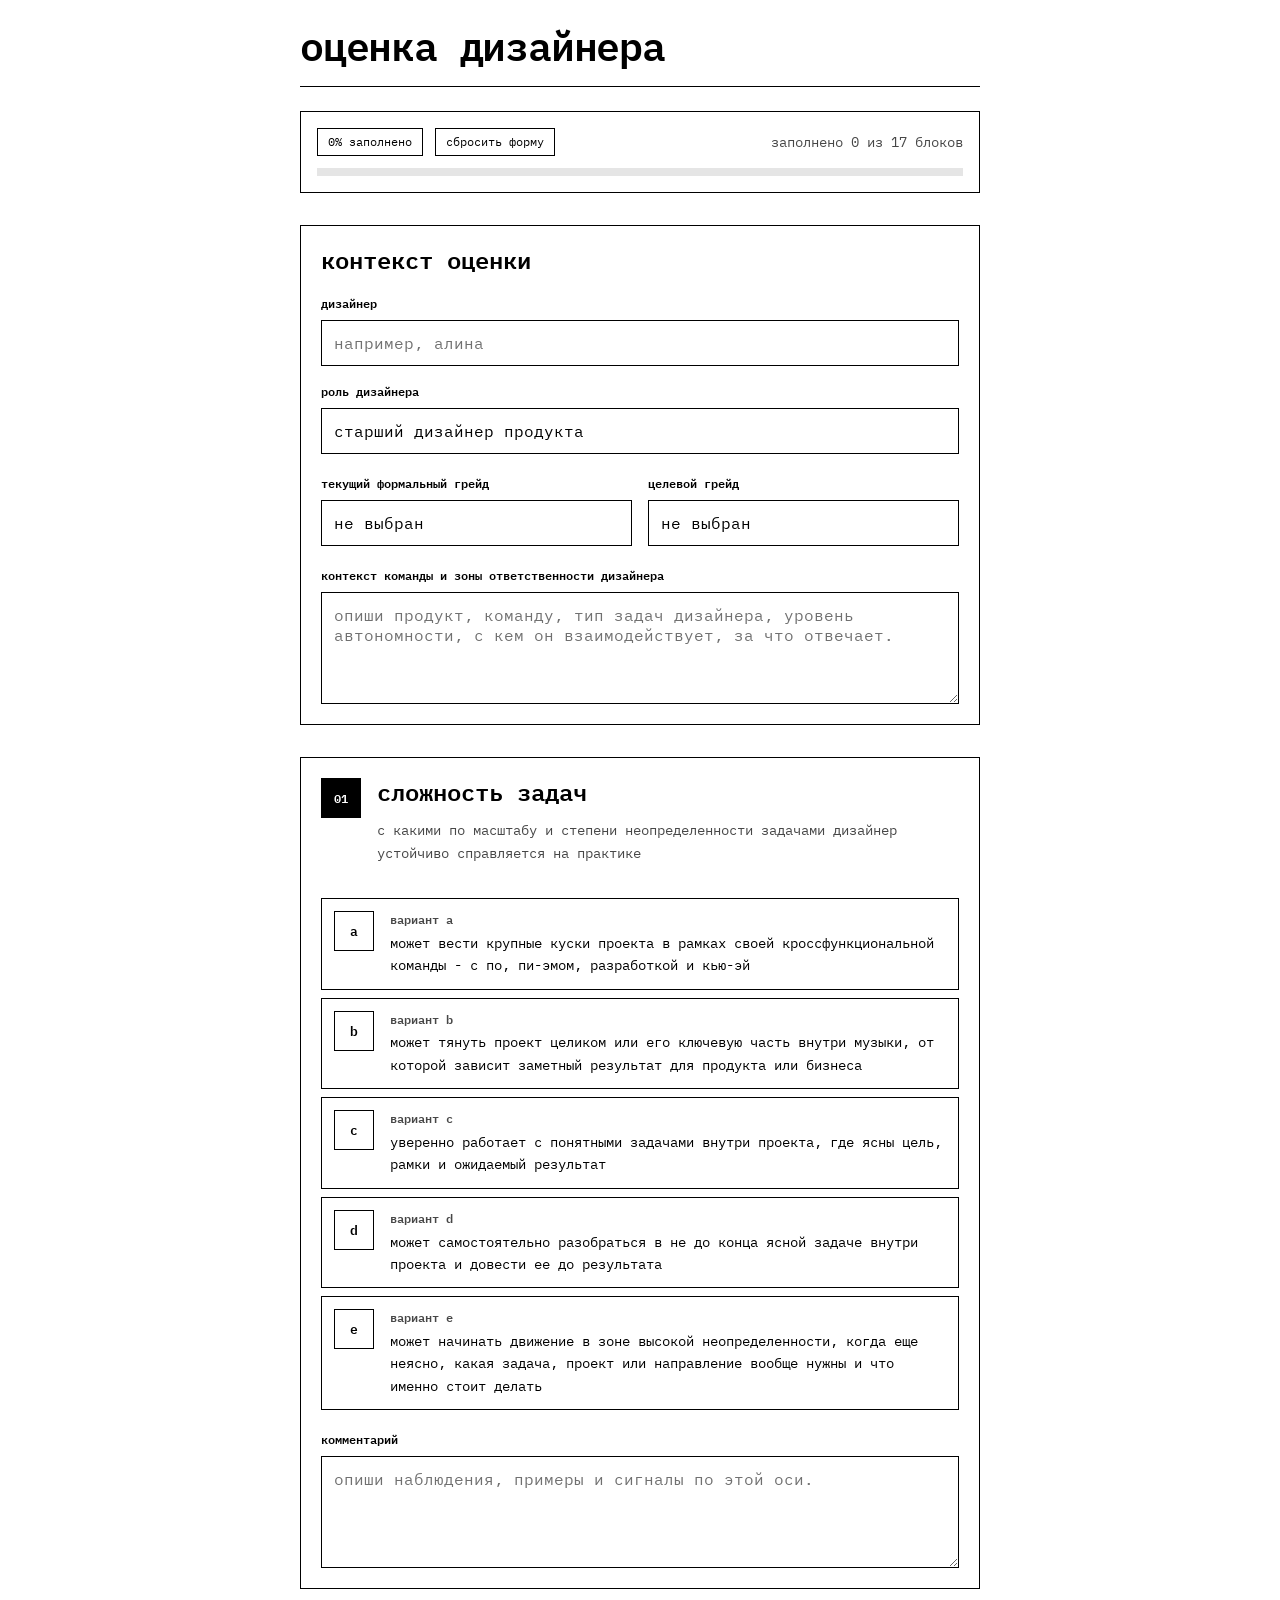
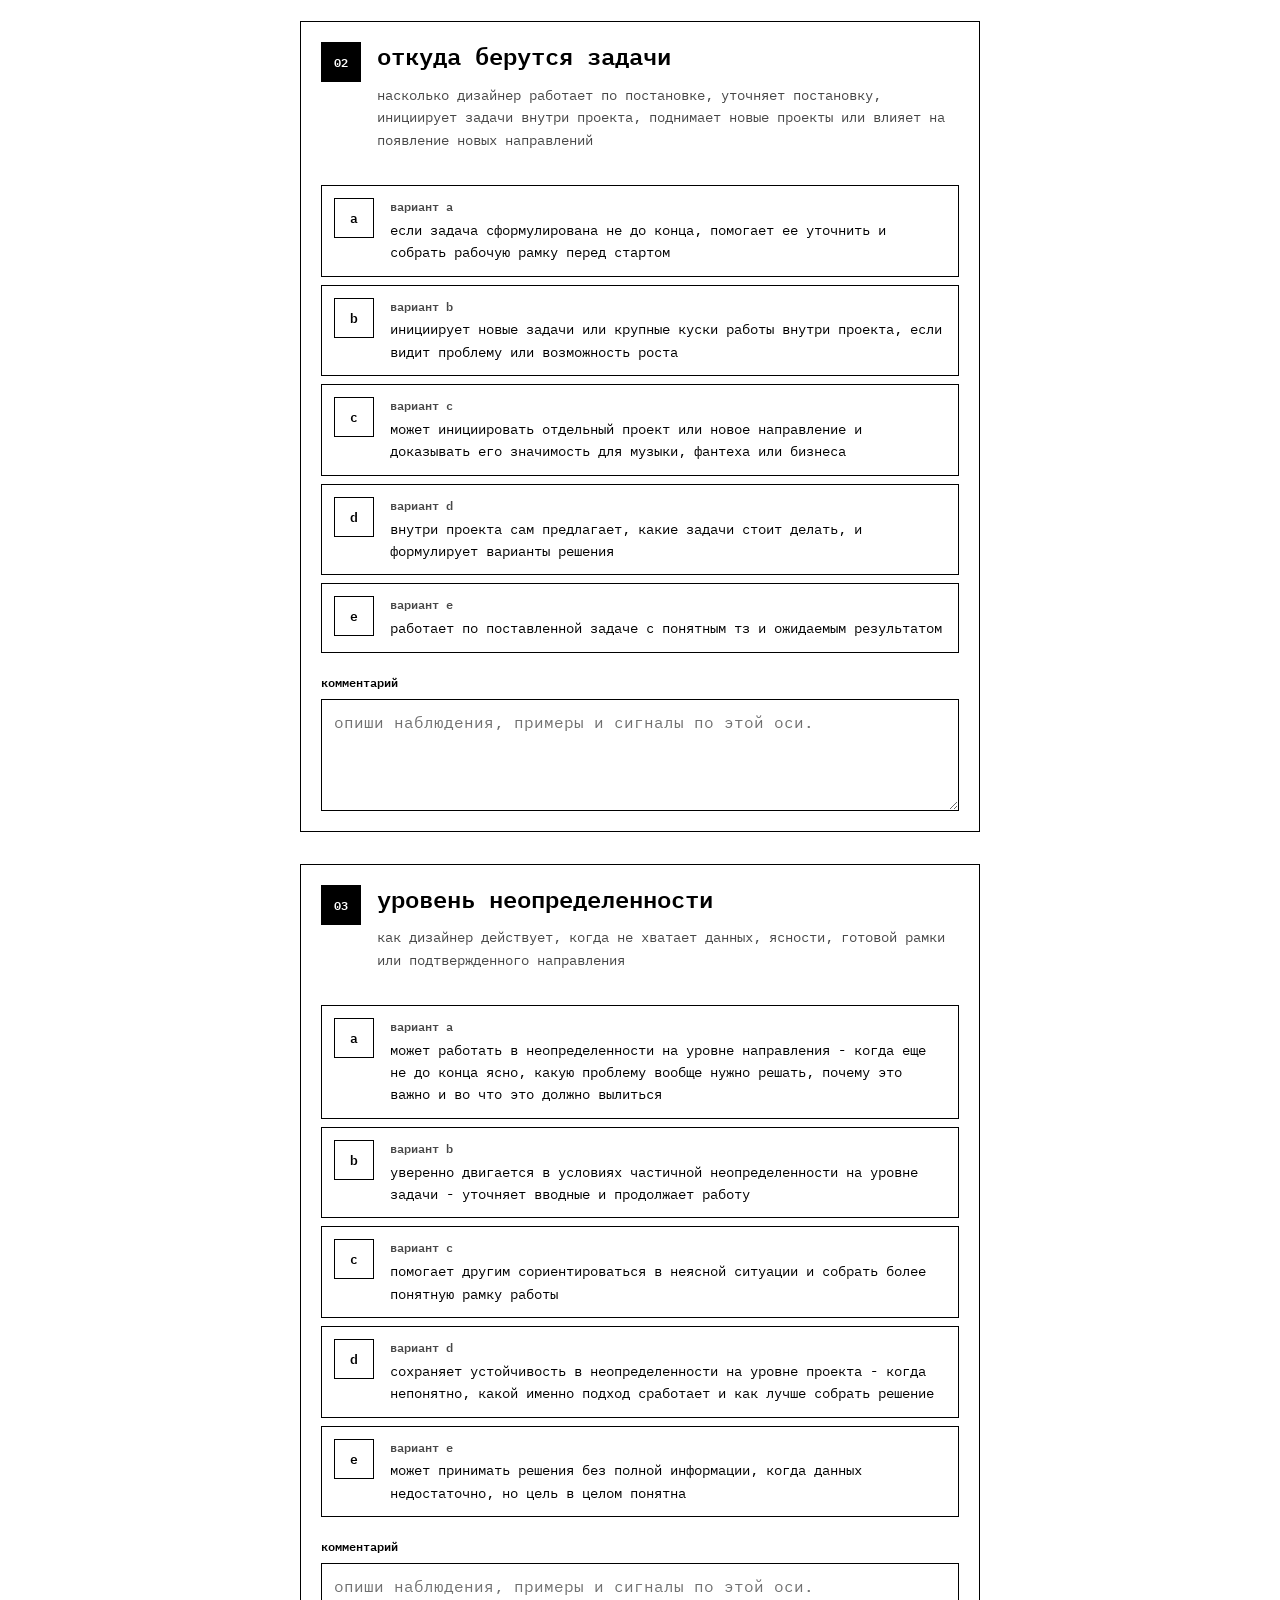
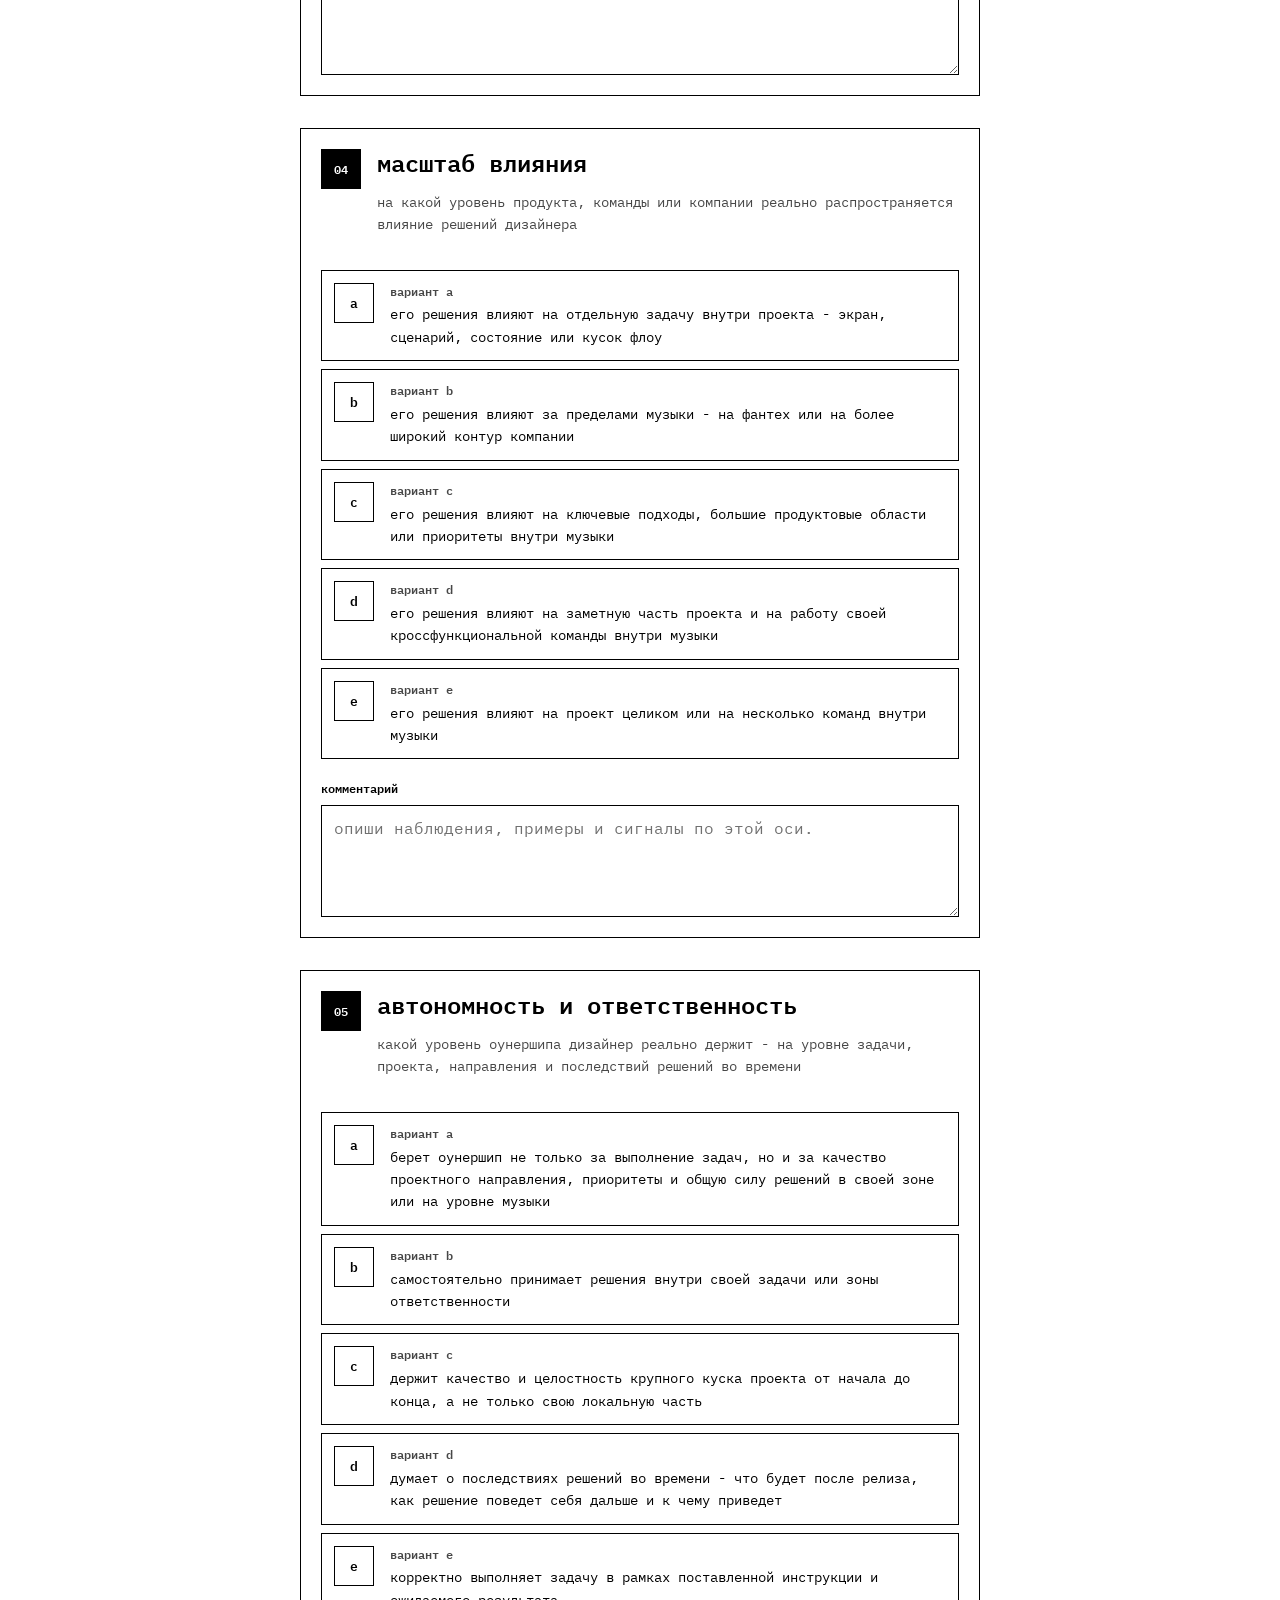
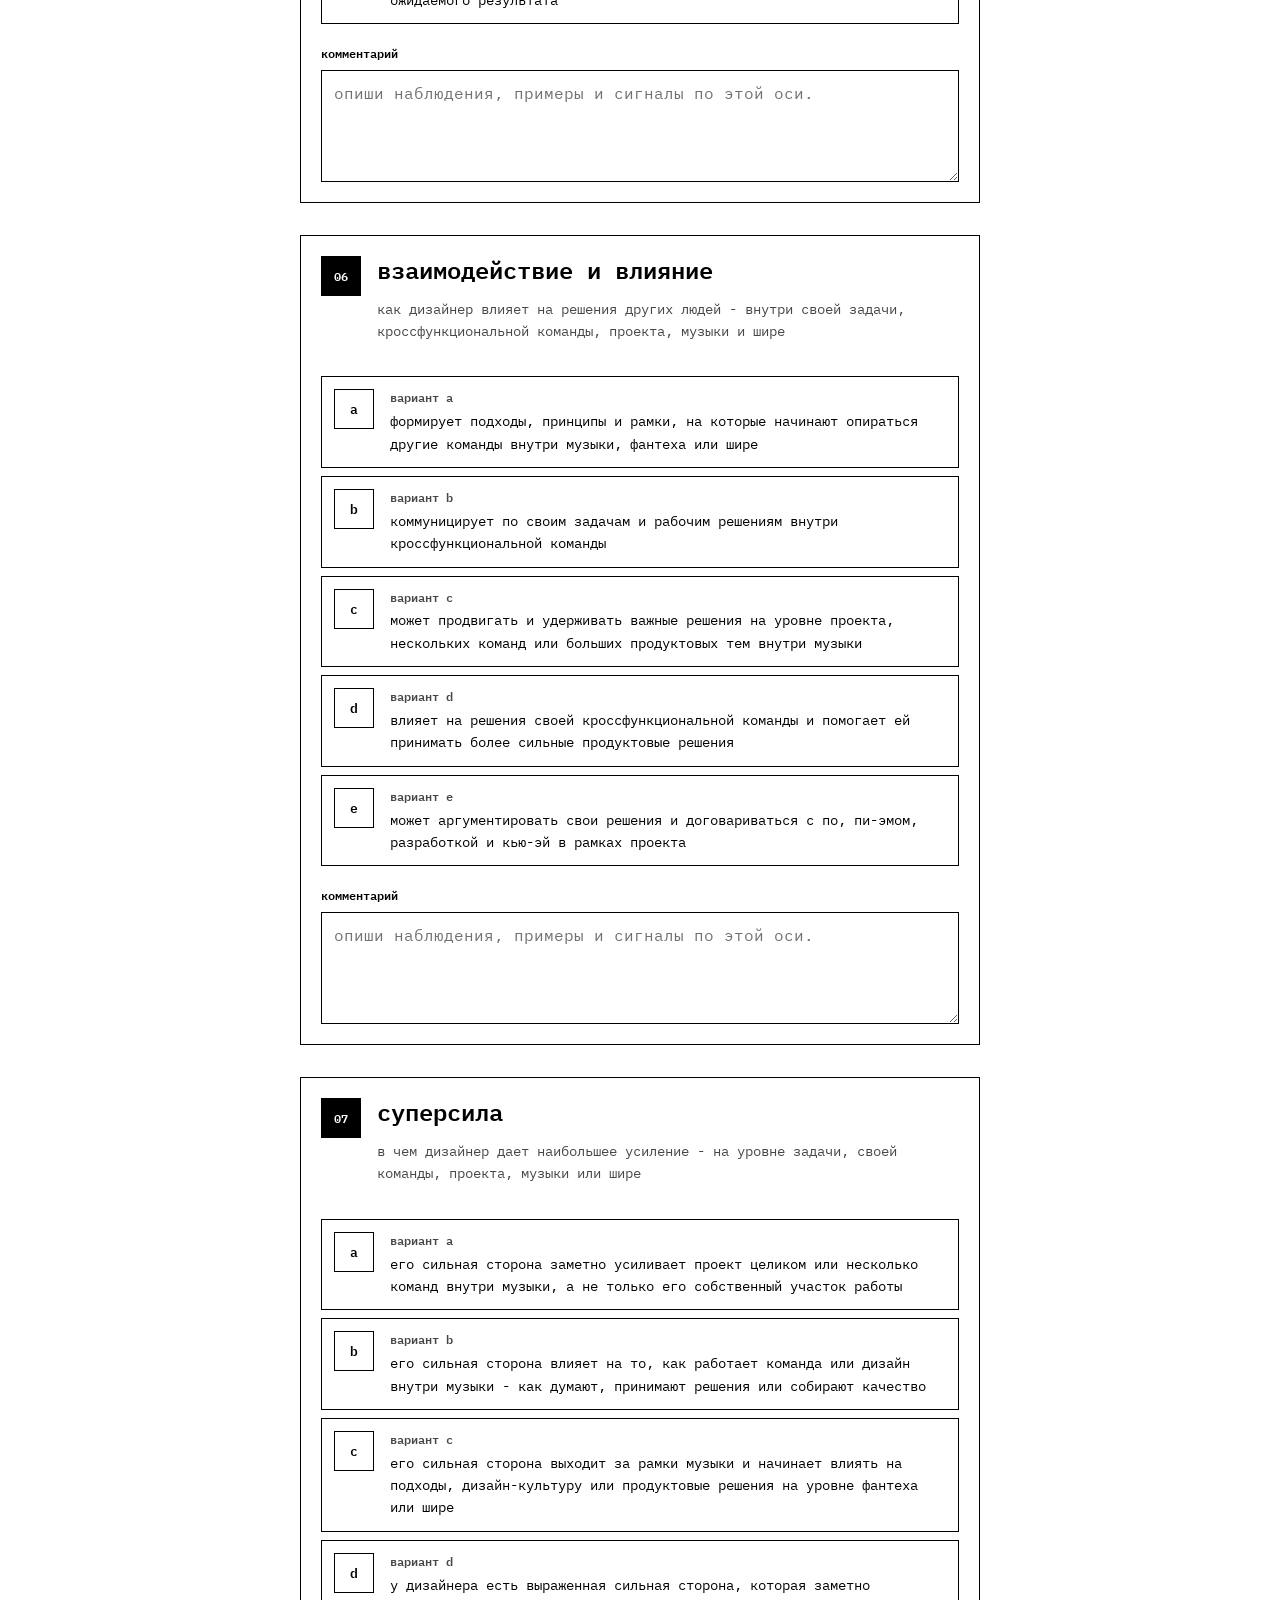
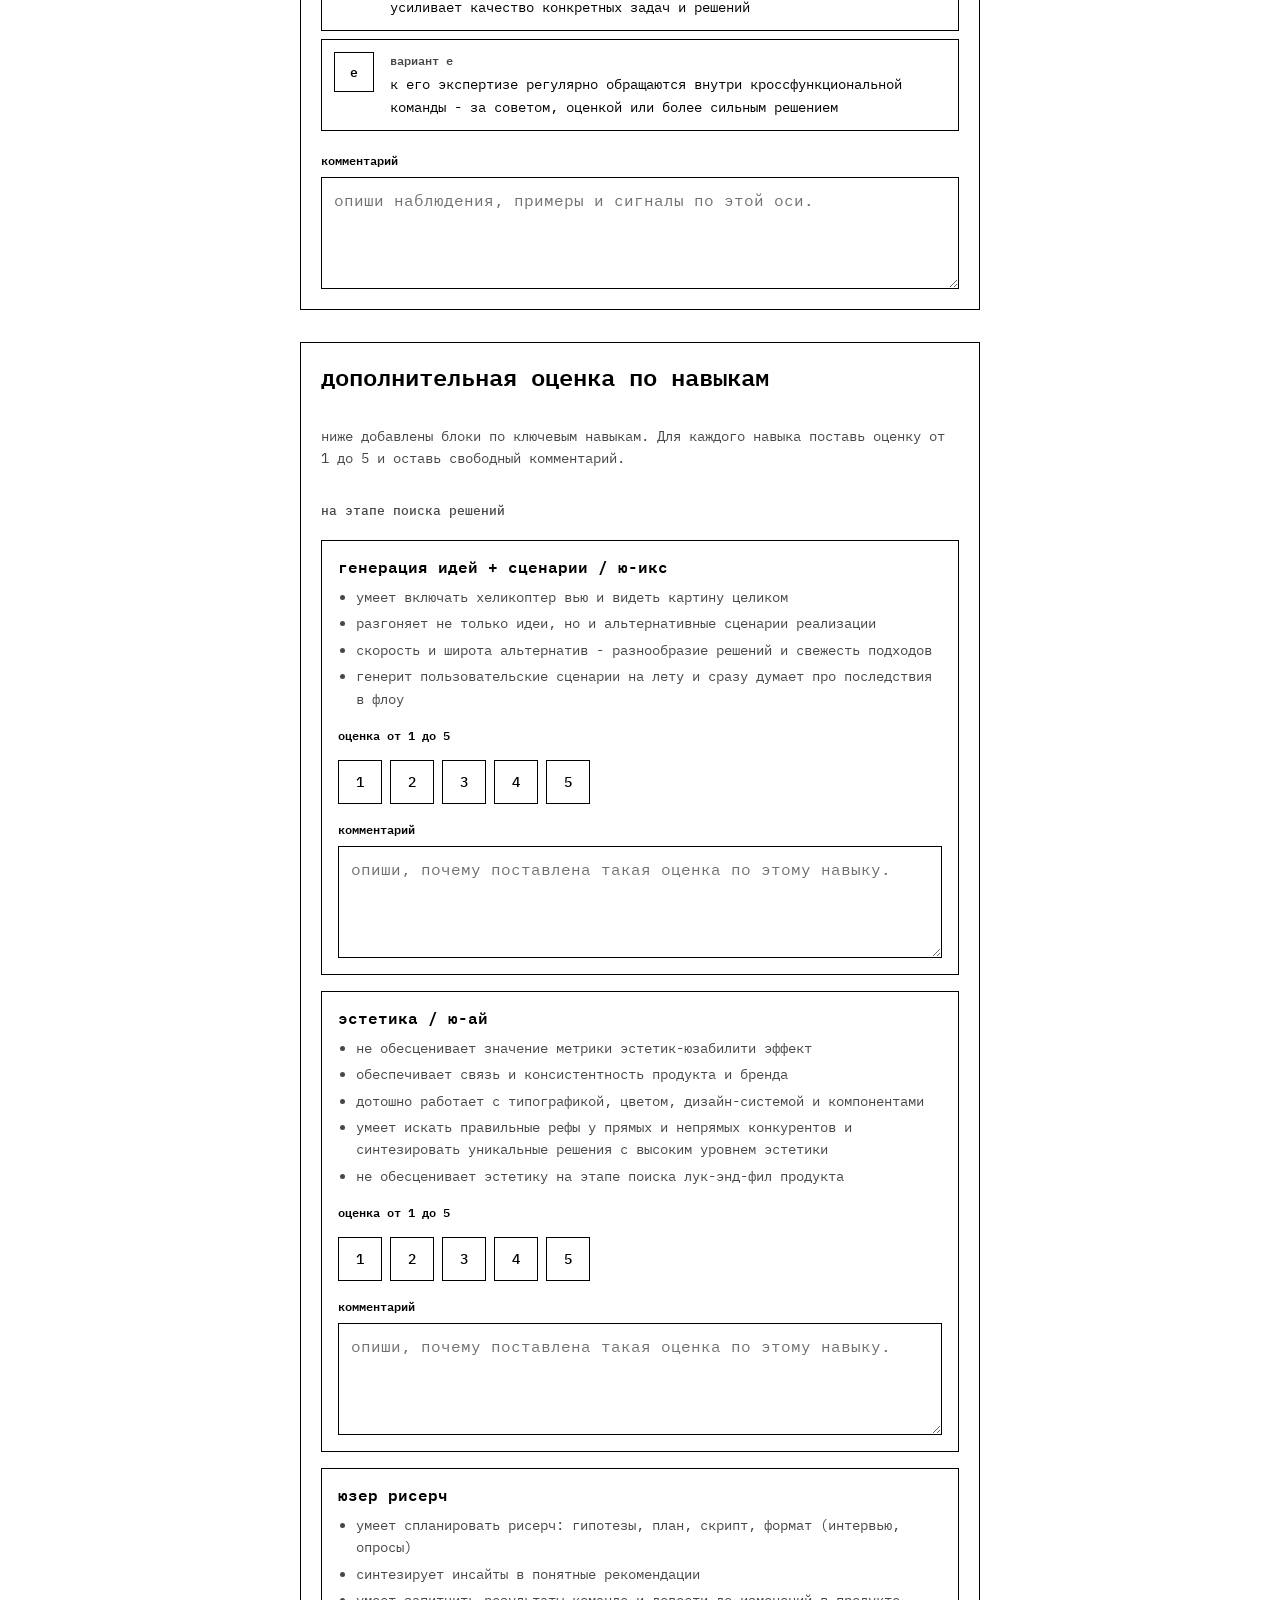
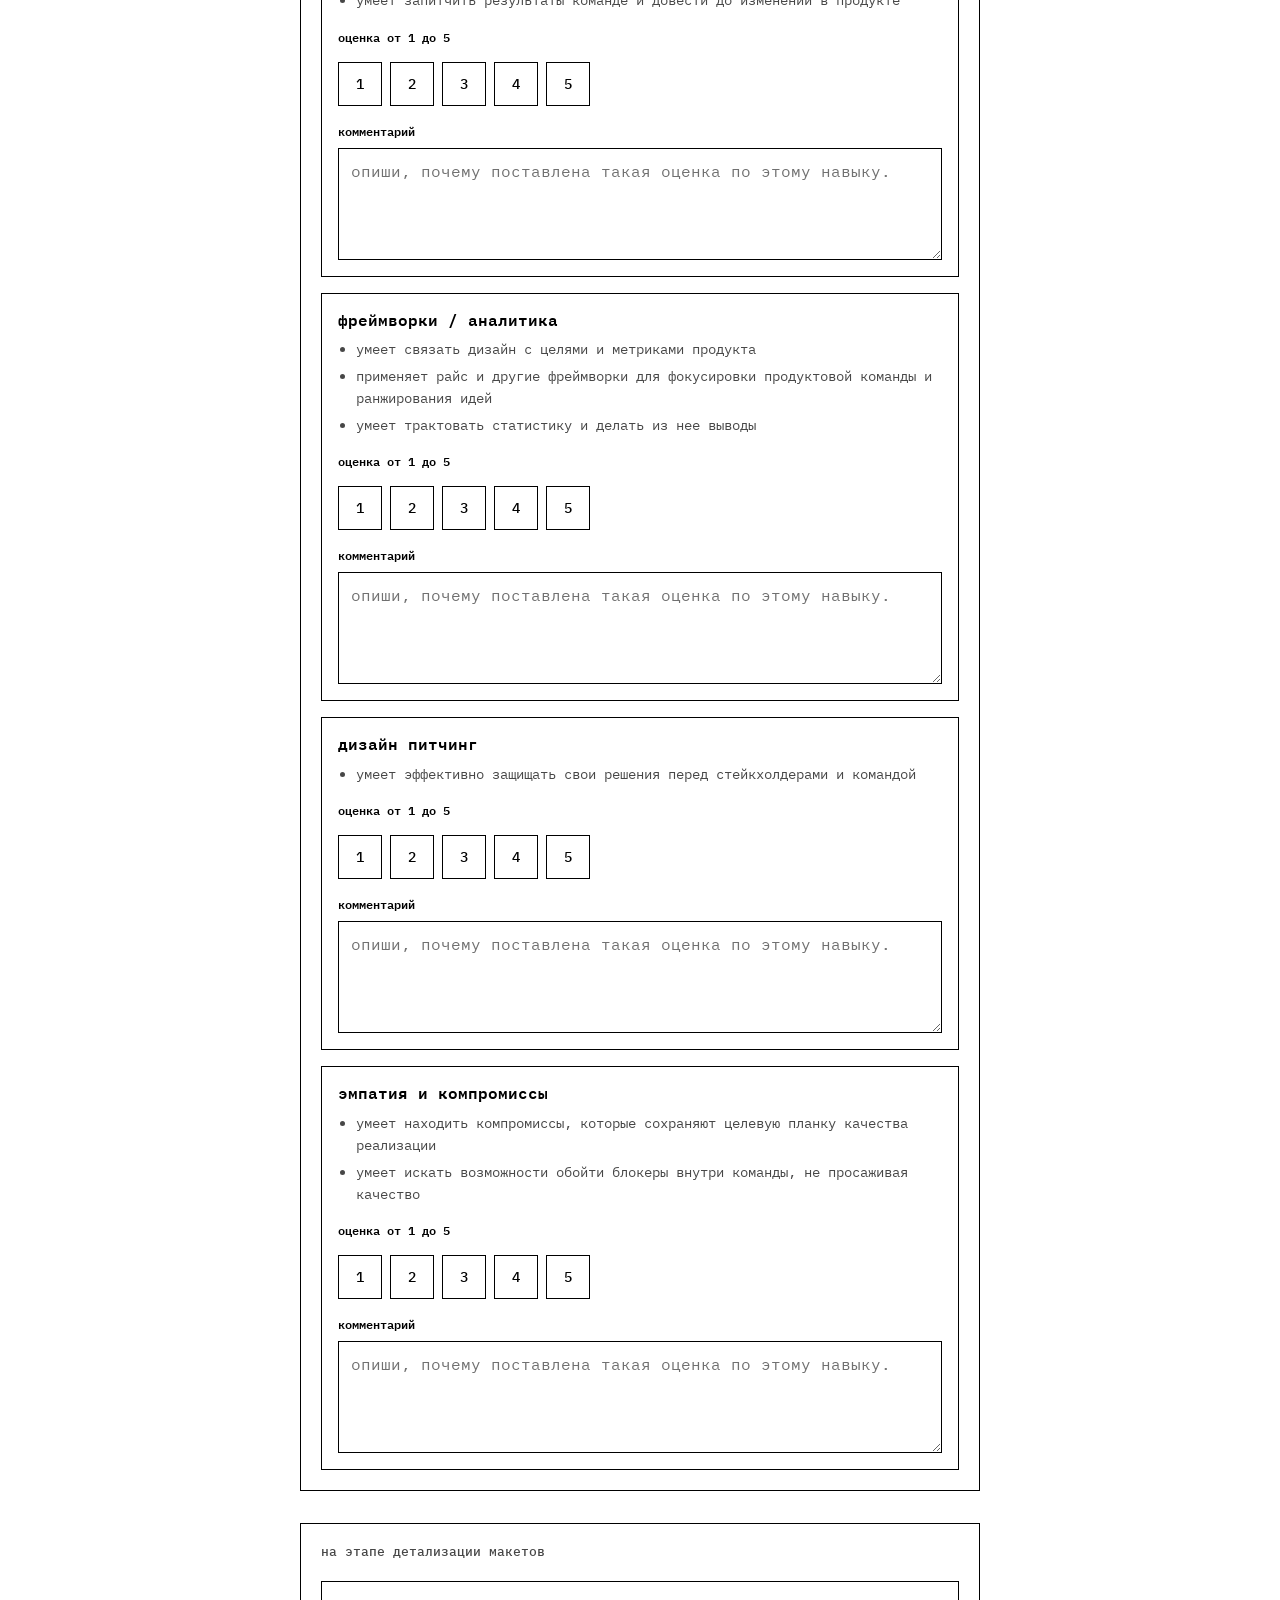
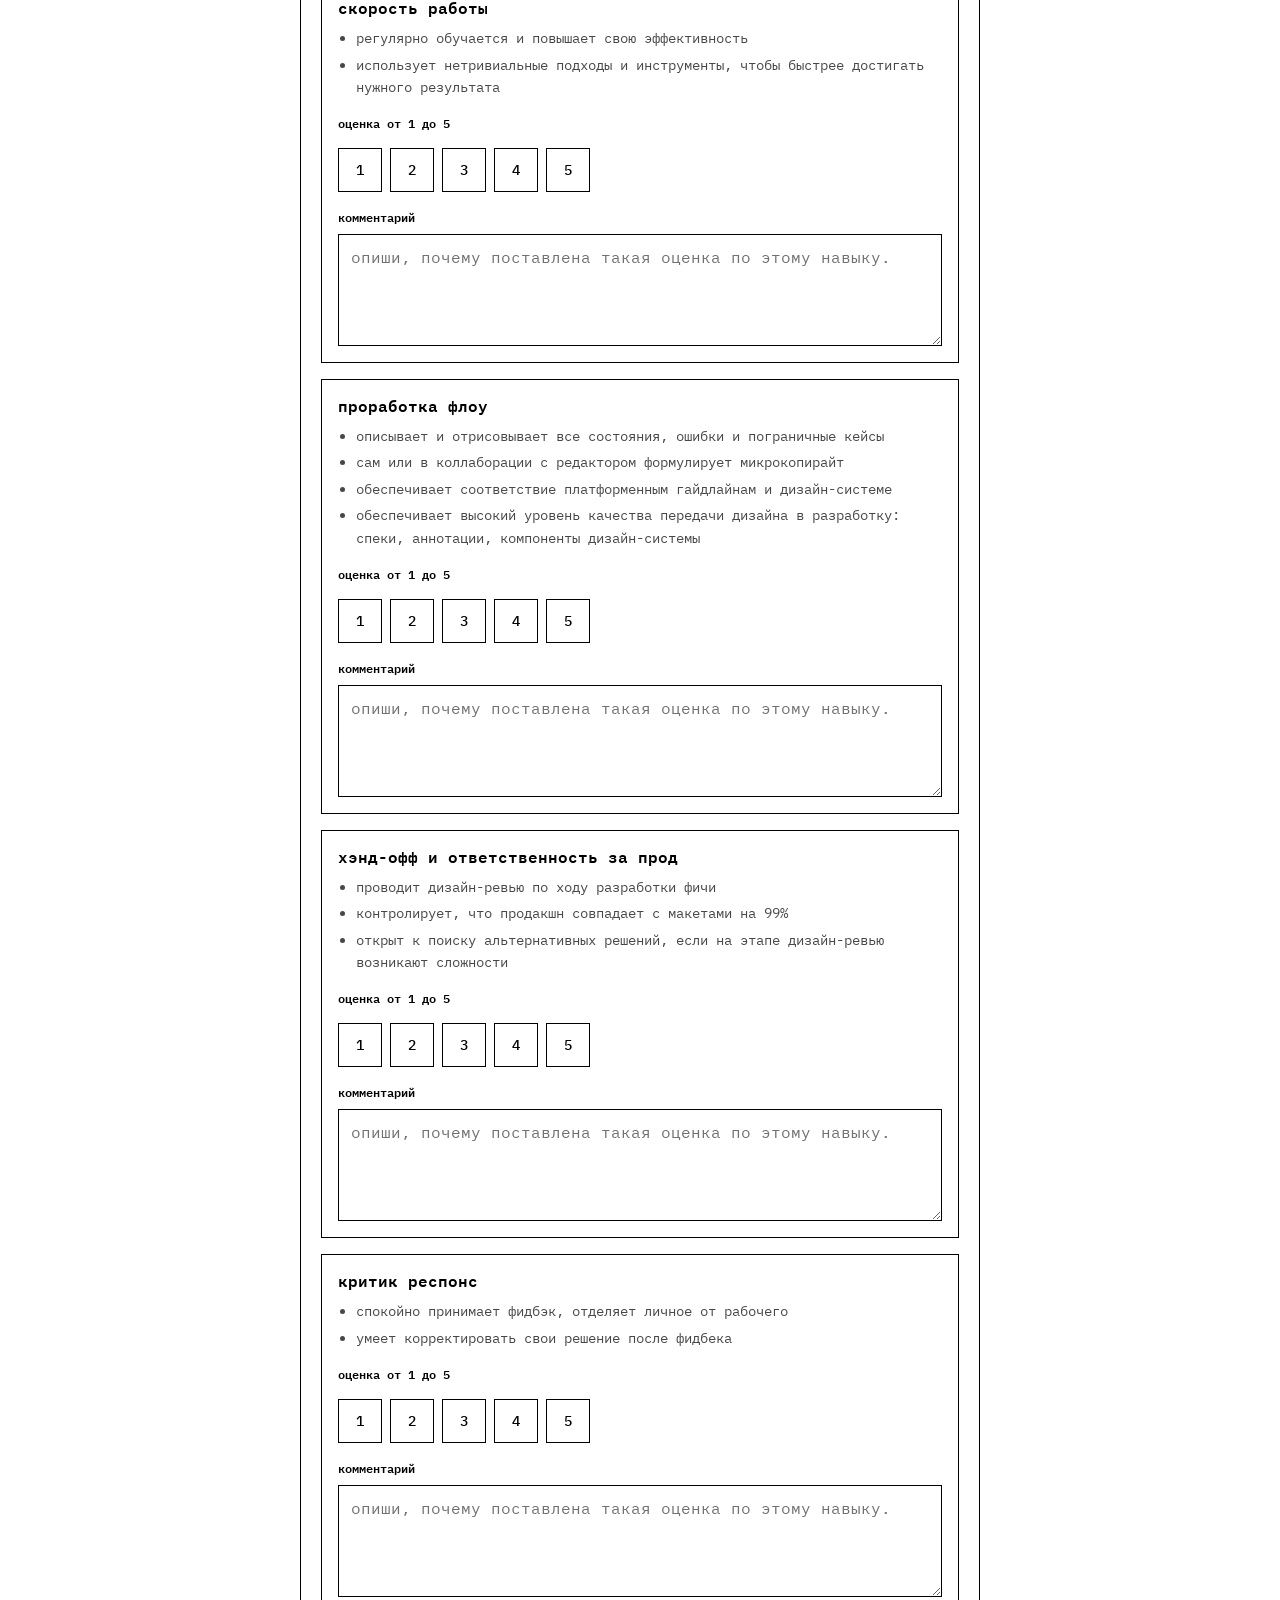
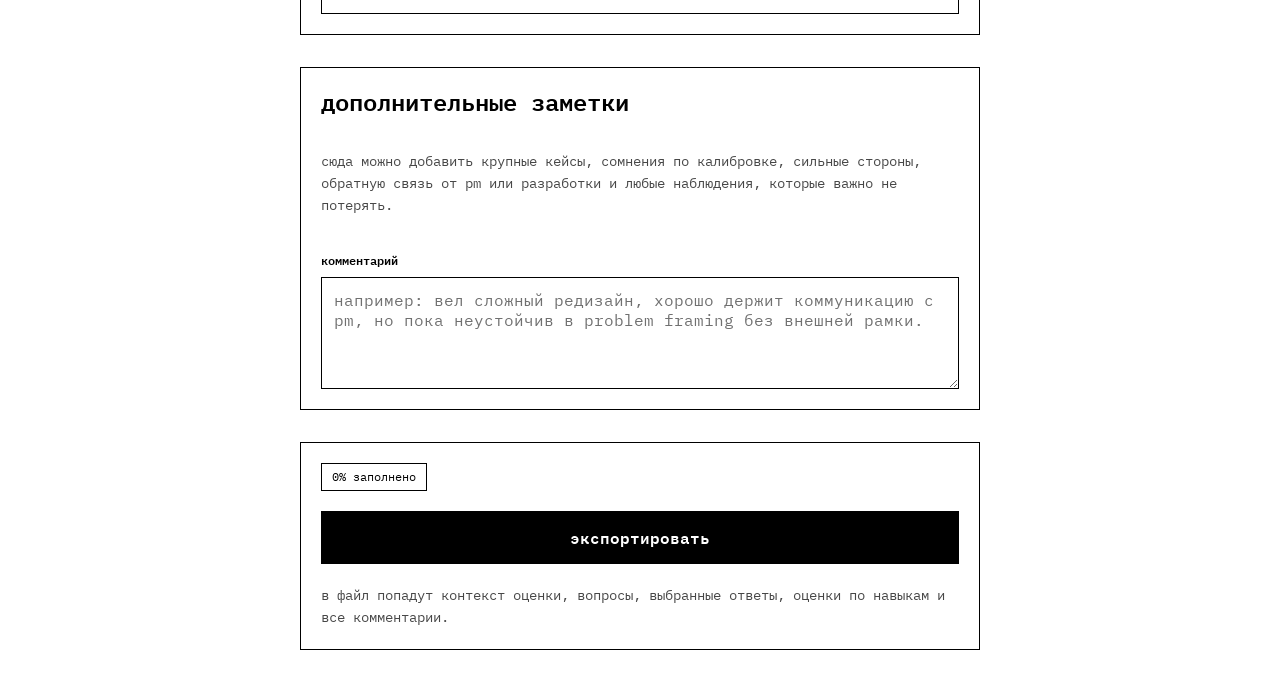
==== commit 29d9cf4e: "Normalize UI copy to lowercase" ====
--- a/docs/index.html
+++ b/docs/index.html
@@ -6,7 +6,7 @@
       name="viewport"
       content="width=device-width, initial-scale=1, viewport-fit=cover"
     />
-    <title>Оценка дизайнера</title>
+    <title>оценка дизайнера</title>
     <link rel="preconnect" href="https://fonts.googleapis.com" />
     <link rel="preconnect" href="https://fonts.gstatic.com" crossorigin />
     <link
@@ -18,7 +18,7 @@
   <body>
     <div class="shell">
       <header class="hero">
-        <h1>Оценка дизайнера</h1>
+        <h1>оценка дизайнера</h1>
       </header>
 
       <main id="app"></main>
--- a/docs/styles.css
+++ b/docs/styles.css
@@ -76,7 +76,6 @@
   color: var(--black-72);
   font-size: 13px;
   font-weight: 500;
-  text-transform: uppercase;
 }
 
 .field-help,
@@ -85,7 +84,7 @@
 .footer-note,
 .progress-copy {
   color: var(--black-72);
-  font-size: 13px;
+  font-size: 14px;
   line-height: 1.6;
 }
 
@@ -123,6 +122,13 @@
   gap: var(--space-2);
 }
 
+.progress-dock-actions {
+  display: flex;
+  flex-wrap: wrap;
+  align-items: center;
+  gap: var(--space-2);
+}
+
 .mini-chip,
 .meta-chip,
 .eyebrow,
@@ -229,7 +235,6 @@
   font-size: 12px;
   font-weight: 600;
   line-height: 1.5;
-  text-transform: uppercase;
 }
 
 input[type="text"],
@@ -285,7 +290,7 @@
 }
 
 .axis-prompts {
-  margin: 0;
+  margin: -8px 0 0;
   padding-left: 18px;
   display: grid;
   gap: 4px;
@@ -345,12 +350,11 @@
   font-size: 12px;
   font-weight: 600;
   line-height: 1.4;
-  text-transform: uppercase;
 }
 
 .grade-copy span {
   color: var(--black);
-  font-size: 13px;
+  font-size: 14px;
   line-height: 1.6;
 }
 
@@ -376,6 +380,16 @@
   cursor: pointer;
 }
 
+.button-secondary {
+  background: var(--white);
+  color: var(--black);
+  min-height: 28px;
+  padding: 0 10px;
+  font-size: 12px;
+  line-height: 1;
+  font-weight: 400;
+}
+
 .button:disabled {
   cursor: not-allowed;
   opacity: 0.4;
@@ -408,7 +422,8 @@
 @media (max-width: 520px) {
   .field-grid--double,
   .progress-dock-head,
-  .meta-row {
+  .meta-row,
+  .progress-dock-actions {
     grid-template-columns: 1fr;
   }
 
@@ -417,7 +432,8 @@
   }
 
   .progress-dock-head,
-  .meta-row {
+  .meta-row,
+  .progress-dock-actions {
     display: grid;
     justify-content: stretch;
   }
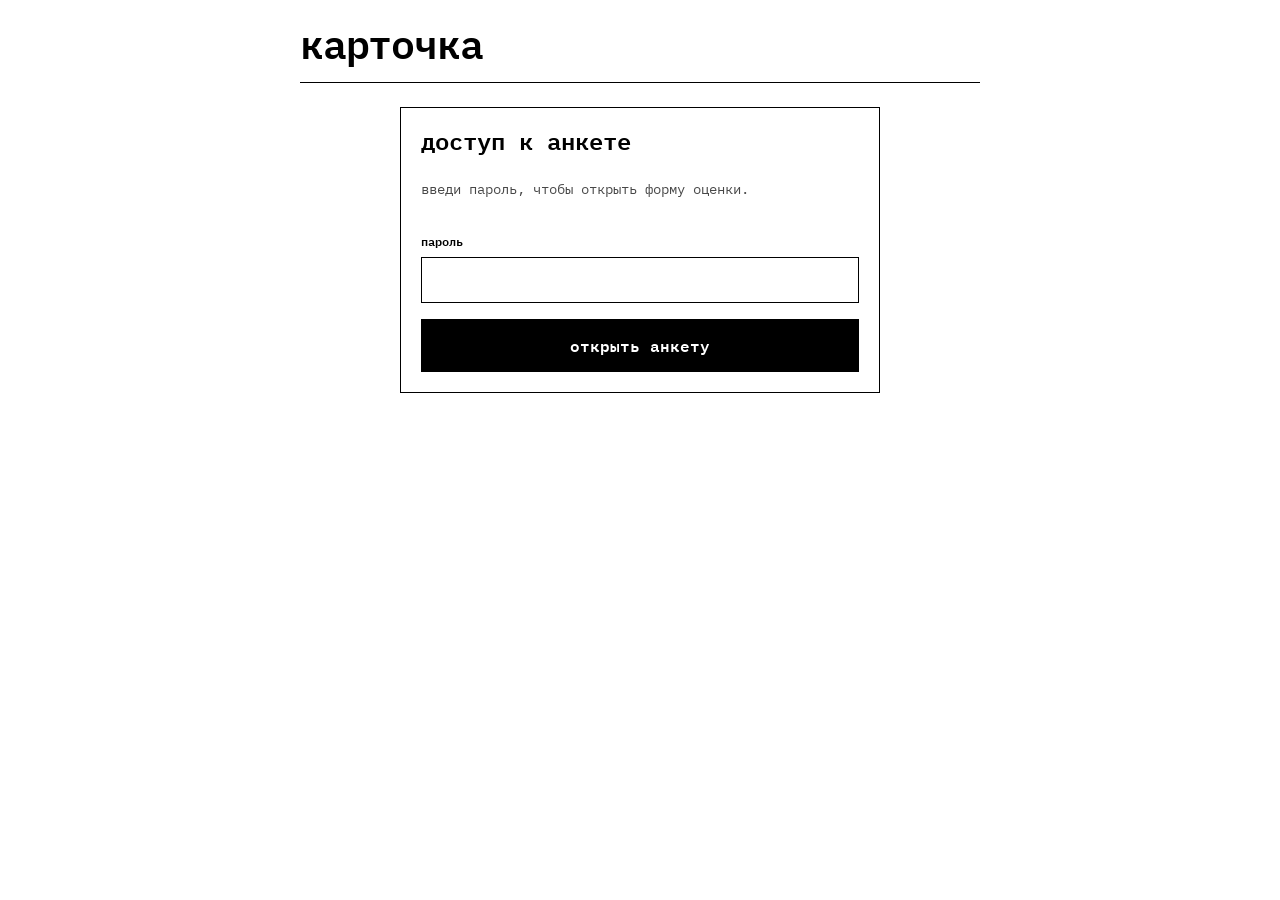
==== commit bc733254: "Rename card heading and simplify file picker" ====
--- a/docs/index.html
+++ b/docs/index.html
@@ -6,7 +6,7 @@
       name="viewport"
       content="width=device-width, initial-scale=1, viewport-fit=cover"
     />
-    <title>оценка дизайнера</title>
+    <title>карточка</title>
     <link rel="preconnect" href="https://fonts.googleapis.com" />
     <link rel="preconnect" href="https://fonts.gstatic.com" crossorigin />
     <link
@@ -18,7 +18,7 @@
   <body>
     <div class="shell">
       <header class="hero">
-        <h1>оценка дизайнера</h1>
+        <h1>карточка</h1>
       </header>
 
       <main id="app"></main>
--- a/docs/styles.css
+++ b/docs/styles.css
@@ -47,6 +47,13 @@
   border-bottom: 1px solid var(--black);
 }
 
+.section-divider {
+  display: grid;
+  gap: var(--space-2);
+  padding: 0 0 var(--space-4);
+  border-bottom: 1px solid var(--black);
+}
+
 h1,
 h2,
 h3 {
@@ -57,25 +64,34 @@
 
 h1 {
   font-size: clamp(28px, 4.5vw, 40px);
-  line-height: 1.05;
+  line-height: 0.95;
   letter-spacing: -0.03em;
 }
 
 h2 {
   font-size: clamp(18px, 3vw, 24px);
-  line-height: 1.15;
+  line-height: 1.04;
 }
 
 h3 {
   font-size: 16px;
-  line-height: 1.3;
+  line-height: 1.17;
+}
+
+.section-divider-title {
+  font-size: clamp(28px, 4.5vw, 40px);
+  line-height: 0.95;
+  letter-spacing: -0.03em;
 }
 
 .subsection-title {
   margin-top: 0;
-  color: var(--black-72);
-  font-size: 13px;
-  font-weight: 500;
+  color: var(--black);
+  font-size: clamp(18px, 3vw, 24px);
+  font-weight: 600;
+  line-height: 1.04;
+  padding-bottom: 12px;
+  border-bottom: 1px solid var(--black);
 }
 
 .field-help,
@@ -85,7 +101,7 @@
 .progress-copy {
   color: var(--black-72);
   font-size: 14px;
-  line-height: 1.6;
+  line-height: 1.44;
 }
 
 #app {
@@ -99,6 +115,7 @@
 .axis-card,
 .submit-bar,
 .rating-card,
+.auth-gate,
 .error-box {
   border: 1px solid var(--black);
   background: var(--white);
@@ -142,7 +159,7 @@
   background: var(--white);
   color: var(--black);
   font-size: 12px;
-  line-height: 1;
+  line-height: 0.9;
 }
 
 .progress-line {
@@ -159,10 +176,27 @@
 
 .profile-card,
 .axis-card,
-.submit-bar {
+.submit-bar,
+.auth-gate {
   display: grid;
   gap: var(--space-4);
   padding: var(--space-4);
+}
+
+.auth-gate {
+  width: min(100%, 480px);
+  margin: 0 auto;
+  justify-self: center;
+}
+
+.auth-gate-head {
+  display: grid;
+  gap: var(--space-2);
+}
+
+.auth-form {
+  display: grid;
+  gap: var(--space-3);
 }
 
 .ideal-stack {
@@ -228,38 +262,98 @@
   gap: 8px;
 }
 
+.file-upload-stack,
+.attachment-list,
+.attachment-card,
+.attachment-card-copy {
+  display: grid;
+  gap: var(--space-2);
+}
+
+.file-upload-row {
+  display: flex;
+  align-items: center;
+  gap: var(--space-2);
+}
+
 .field label,
 .textarea-field label,
 .axis-label {
   color: var(--black);
   font-size: 12px;
   font-weight: 600;
-  line-height: 1.5;
+  line-height: 1.35;
 }
 
 input[type="text"],
+input[type="password"],
+input[type="file"],
 select,
 textarea {
   width: 100%;
-  border: 1px solid var(--black);
   background: var(--white);
   color: var(--black);
   font: inherit;
+}
+
+input[type="text"],
+input[type="password"],
+select,
+textarea {
+  border: 1px solid var(--black);
   padding: 12px;
   outline: none;
 }
 
+input[type="file"] {
+  border: 1px solid var(--black);
+  padding: 12px;
+  outline: none;
+}
+
+.file-input--hidden {
+  position: absolute;
+  width: 1px;
+  height: 1px;
+  padding: 0;
+  margin: -1px;
+  overflow: hidden;
+  clip: rect(0, 0, 0, 0);
+  white-space: nowrap;
+  border: 0;
+}
+
 input[type="text"]::placeholder,
+input[type="password"]::placeholder,
 textarea::placeholder {
   color: var(--black-56);
+  font-weight: 500;
 }
 
 input[type="text"]:focus,
+input[type="password"]:focus,
+input[type="file"]:focus,
 select:focus,
 textarea:focus {
   background: var(--black-06);
 }
 
+input[type="file"]::file-selector-button {
+  appearance: none;
+  border: 1px solid var(--black);
+  background: var(--black);
+  color: var(--white);
+  padding: 8px 12px;
+  margin-right: 12px;
+  font: inherit;
+  font-weight: 600;
+  cursor: pointer;
+}
+
+.file-trigger {
+  width: auto;
+}
+
 select {
   appearance: none;
 }
@@ -267,6 +361,9 @@
 textarea {
   min-height: 112px;
   resize: vertical;
+  font-size: 16px;
+  line-height: 1.49;
+  font-weight: 500;
 }
 
 .axis-head {
@@ -342,20 +439,14 @@
 
 .grade-copy {
   display: grid;
-  gap: 4px;
-}
-
-.grade-copy strong {
-  color: var(--black-72);
-  font-size: 12px;
-  font-weight: 600;
-  line-height: 1.4;
+  gap: 0;
 }
 
 .grade-copy span {
   color: var(--black);
-  font-size: 14px;
-  line-height: 1.6;
+  font-size: 16px;
+  line-height: 1.49;
+  font-weight: 500;
 }
 
 .action-row {
@@ -386,7 +477,7 @@
   min-height: 28px;
   padding: 0 10px;
   font-size: 12px;
-  line-height: 1;
+  line-height: 0.9;
   font-weight: 400;
 }
 
@@ -395,12 +486,41 @@
   opacity: 0.4;
 }
 
+.attachment-card {
+  padding: var(--space-3);
+  border: 1px solid var(--black);
+  background: var(--white);
+}
+
+.attachment-card-head {
+  display: flex;
+  flex-wrap: wrap;
+  align-items: start;
+  justify-content: space-between;
+  gap: var(--space-2);
+}
+
+.attachment-content {
+  margin: 0;
+  max-height: 240px;
+  overflow: auto;
+  padding: 12px;
+  border: 1px solid var(--black);
+  background: var(--black-06);
+  color: var(--black);
+  font-family: "IBM Plex Mono";
+  font-size: 13px;
+  line-height: 1.5;
+  white-space: pre-wrap;
+  overflow-wrap: anywhere;
+}
+
 .error-box {
   color: var(--black);
   padding: 12px;
   background: var(--black-06);
   font-size: 13px;
-  line-height: 1.6;
+  line-height: 1.44;
 }
 
 .footer-note {
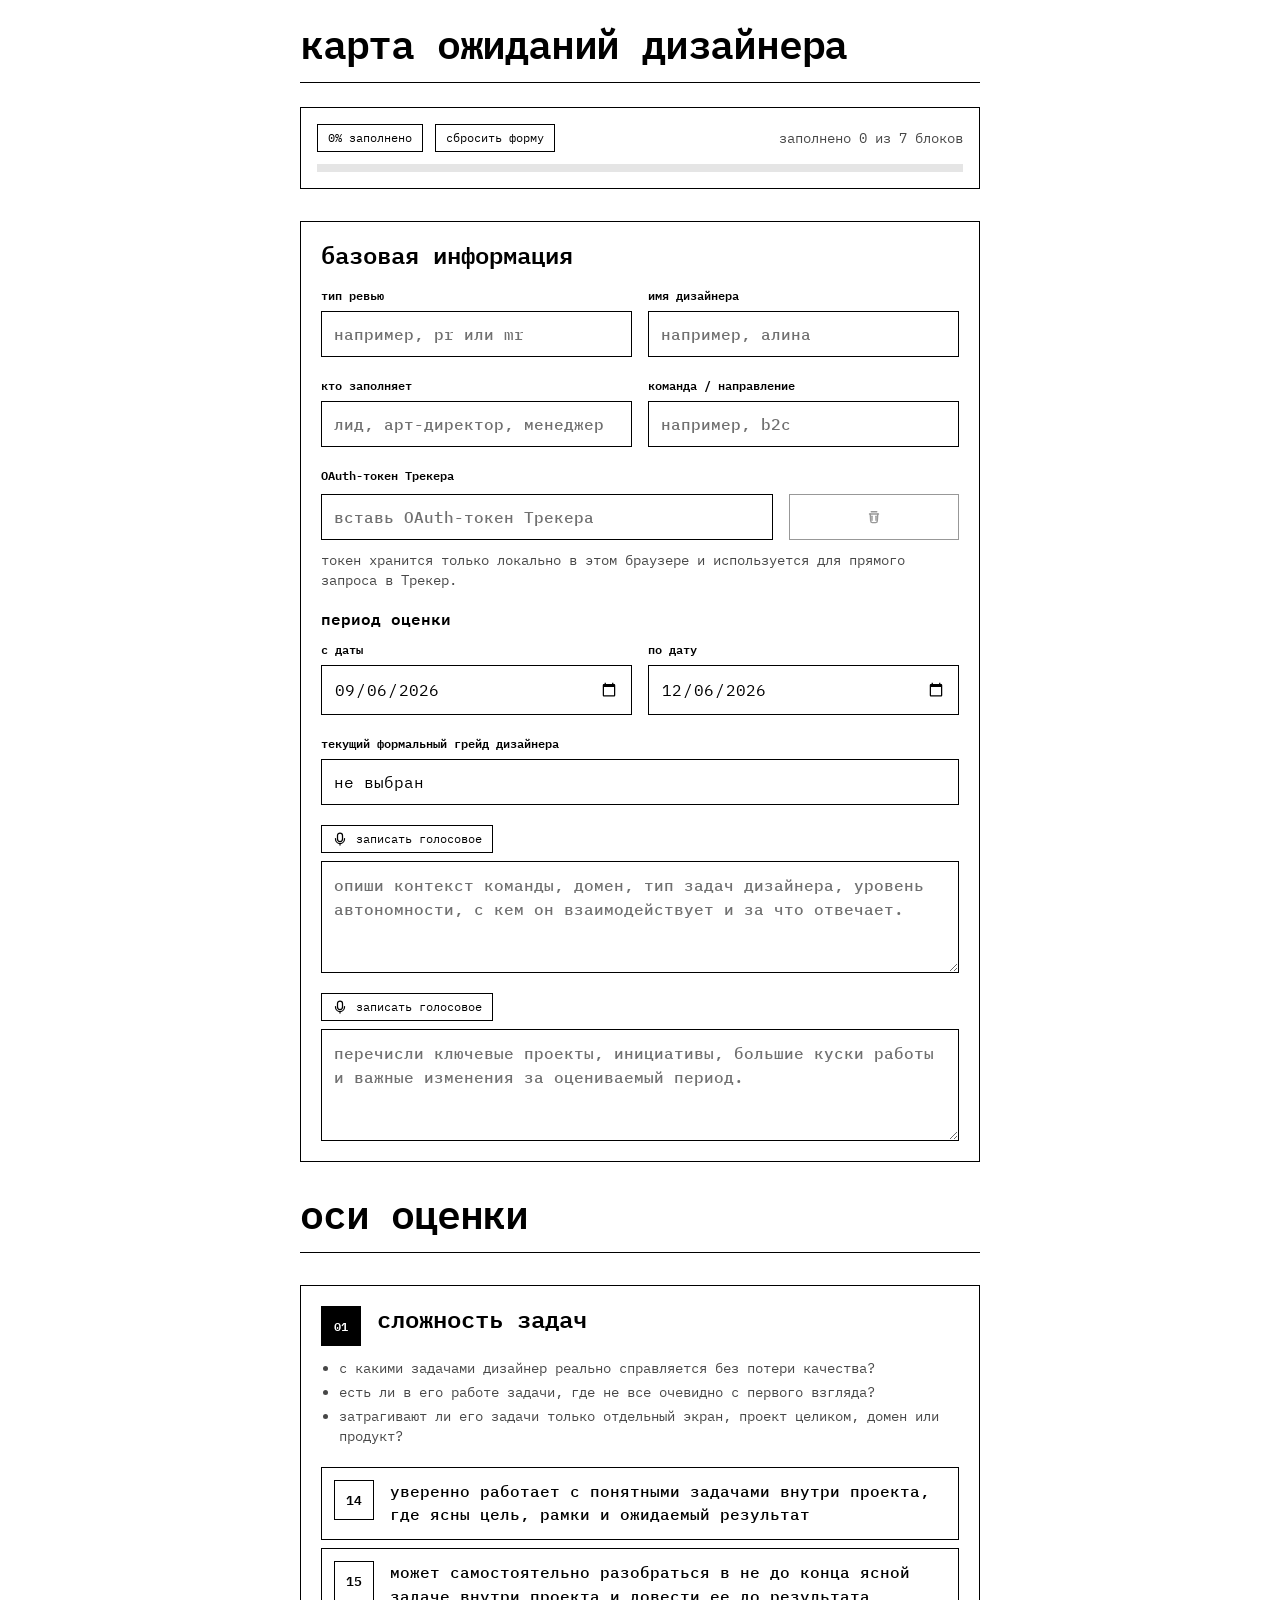
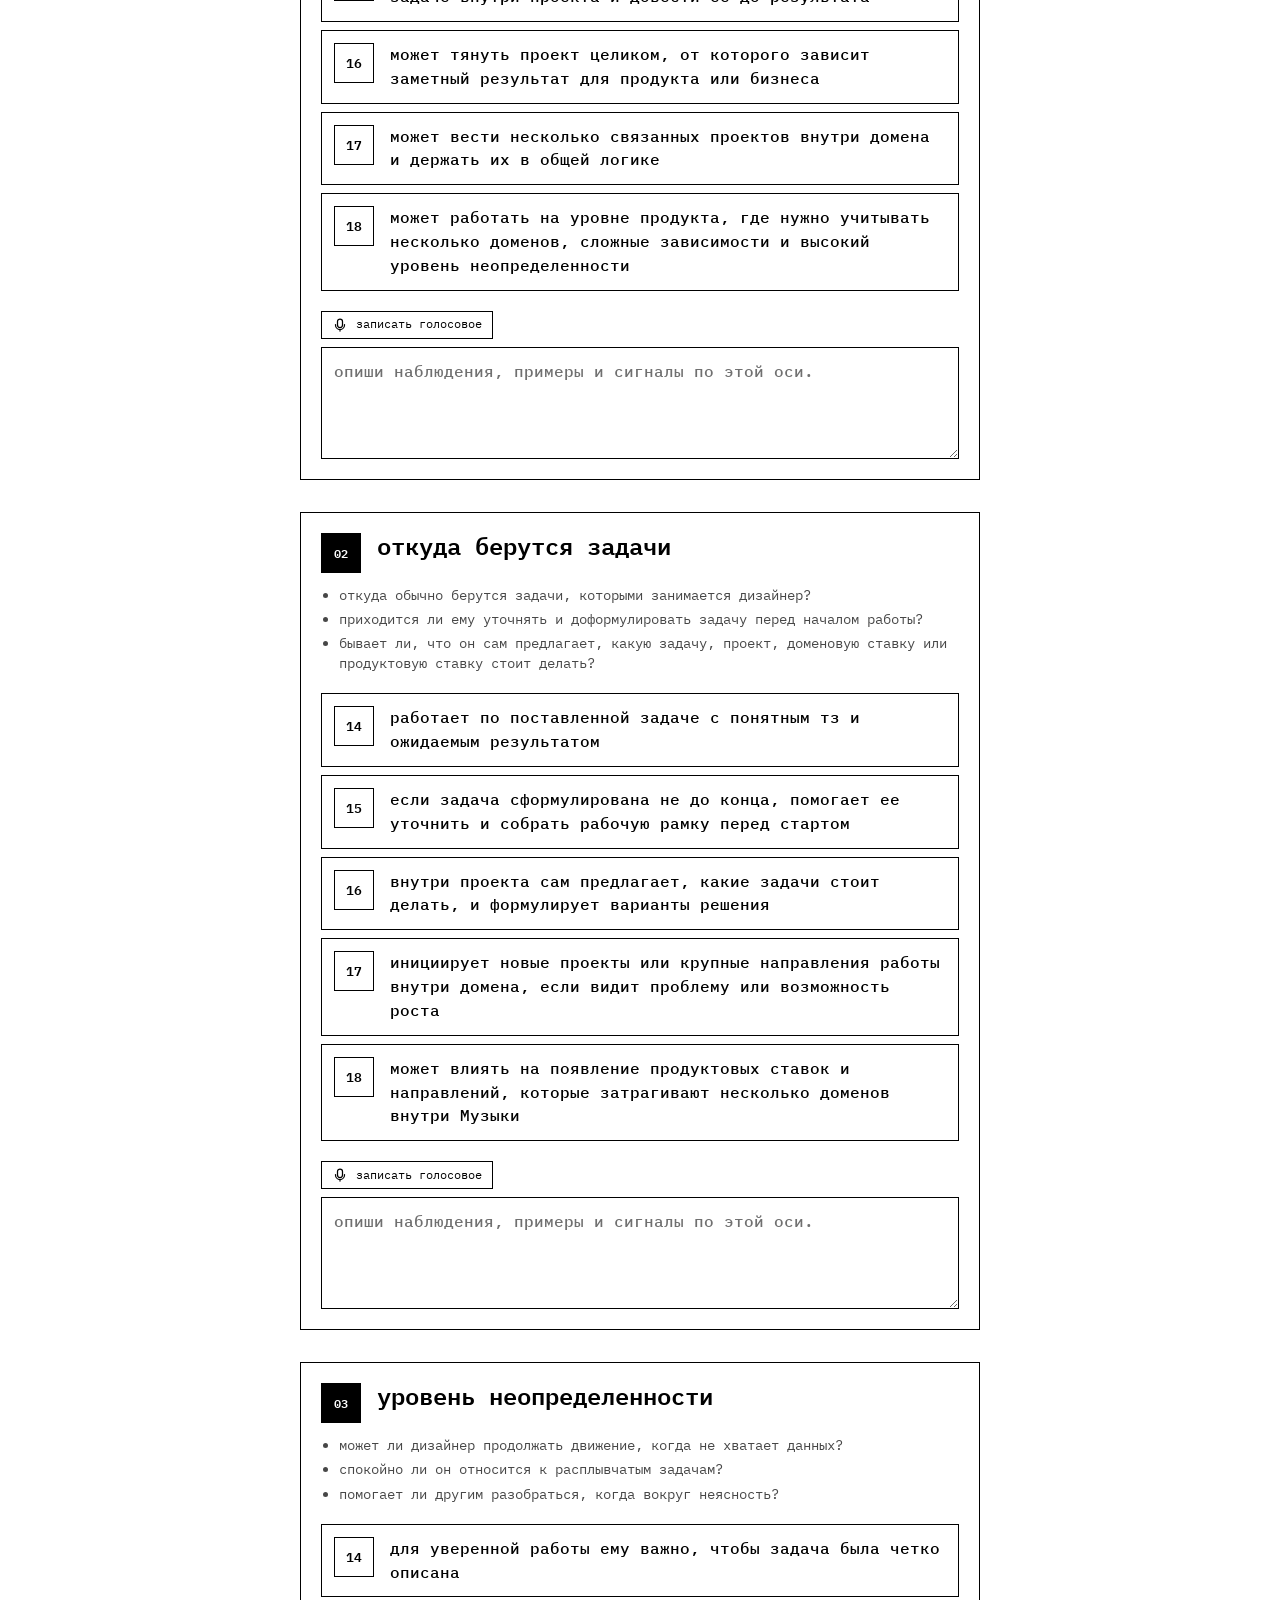
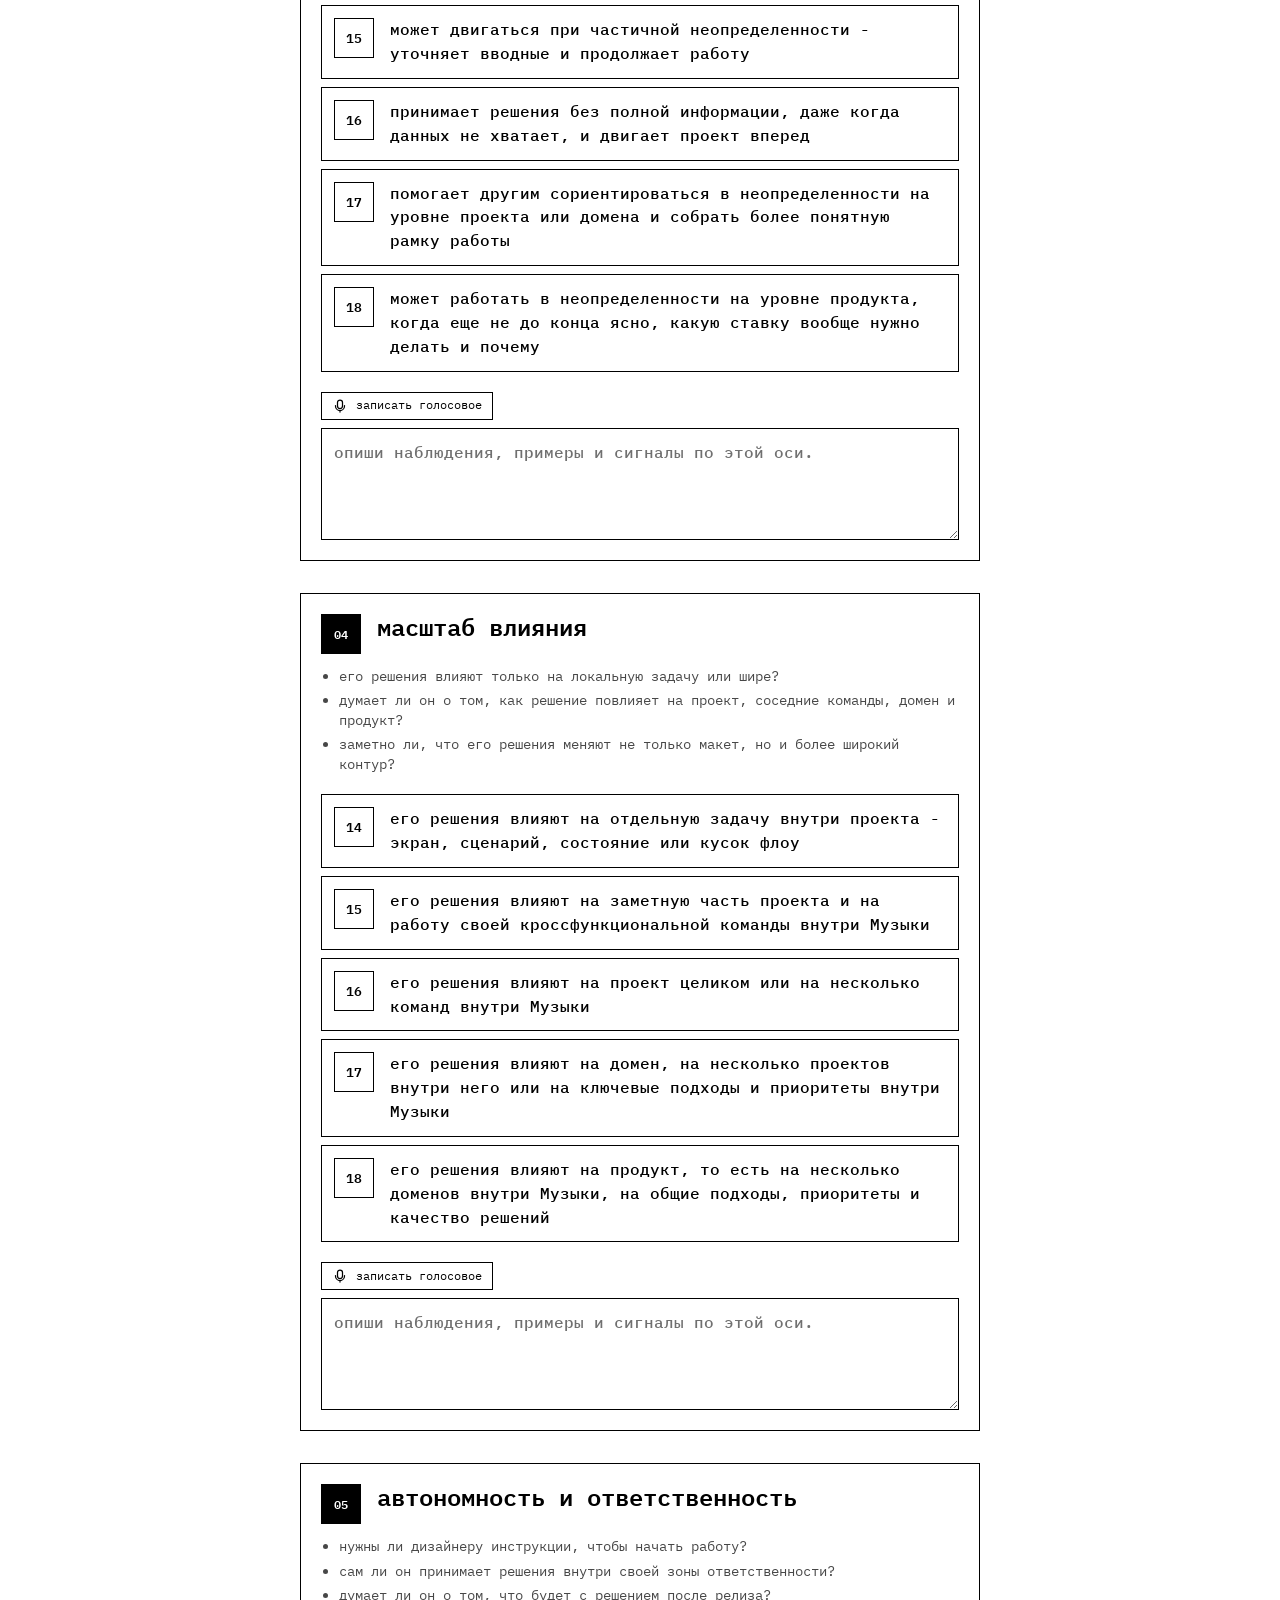
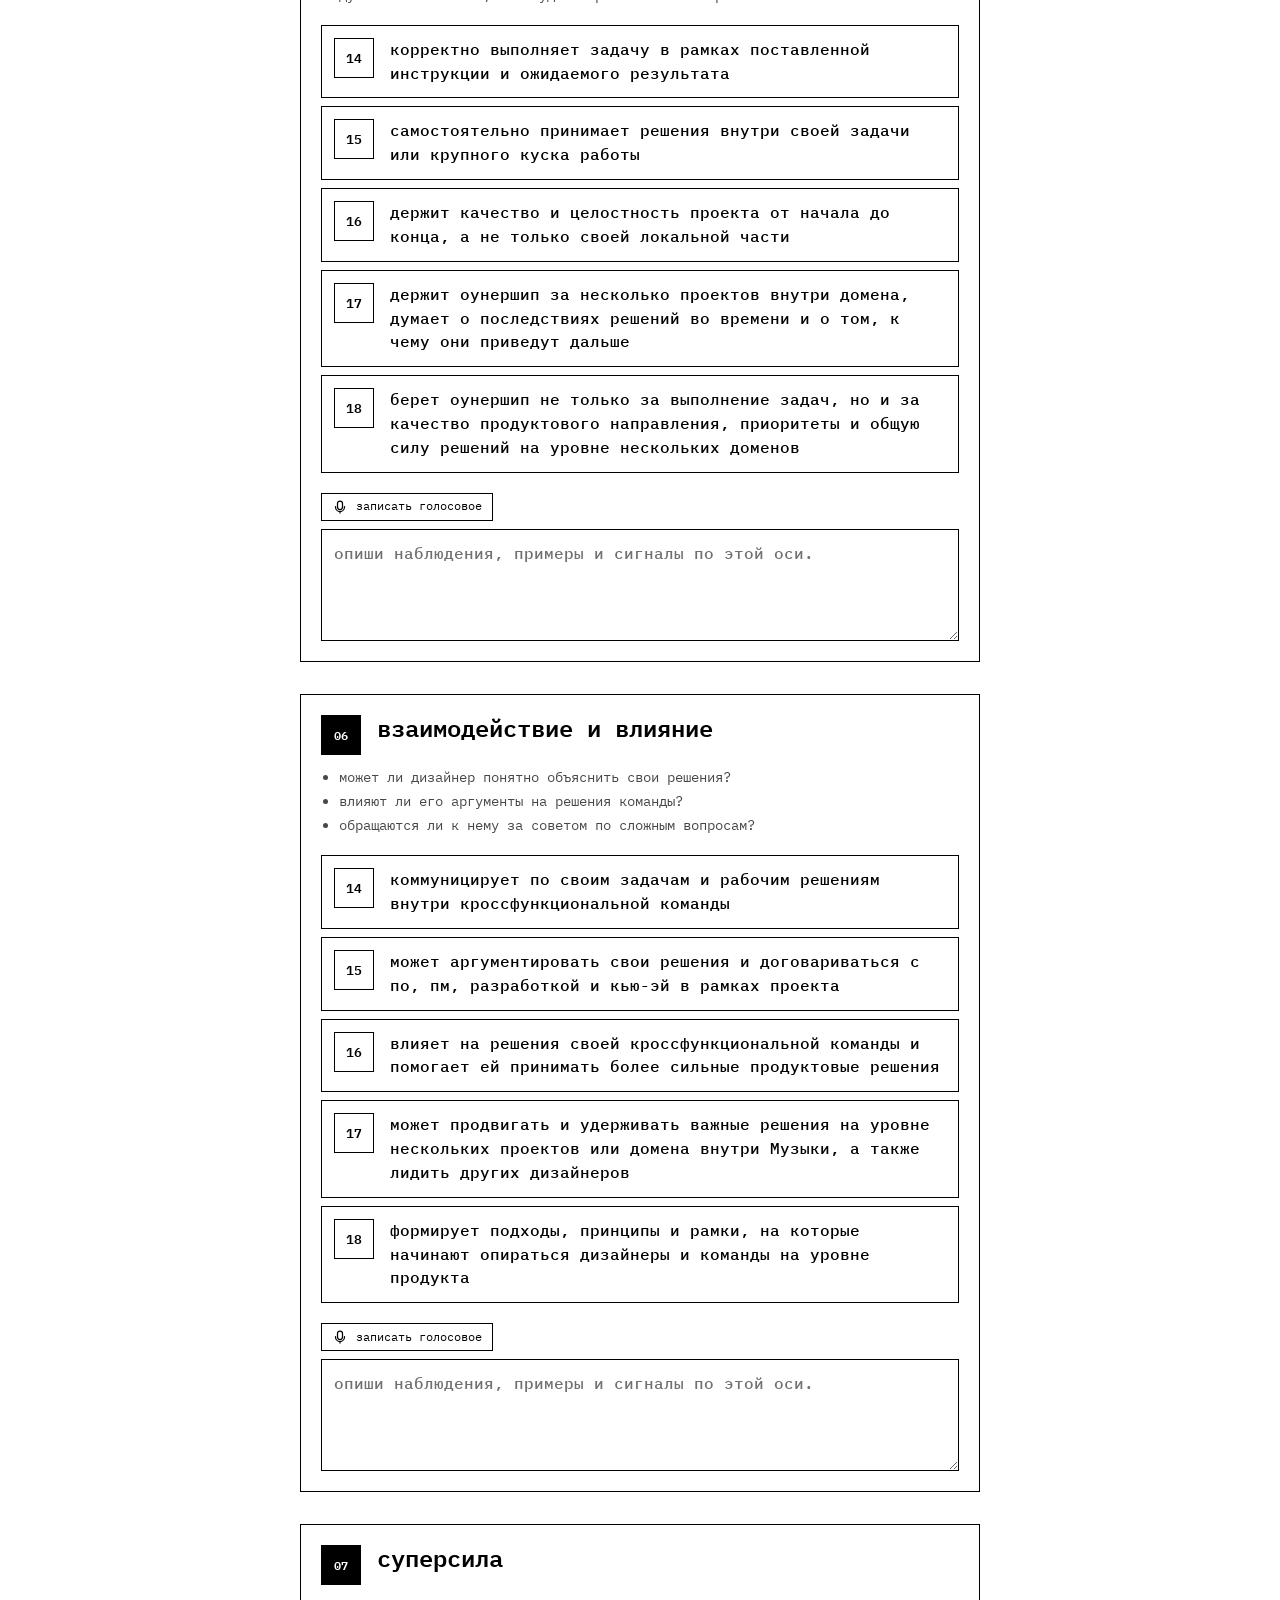
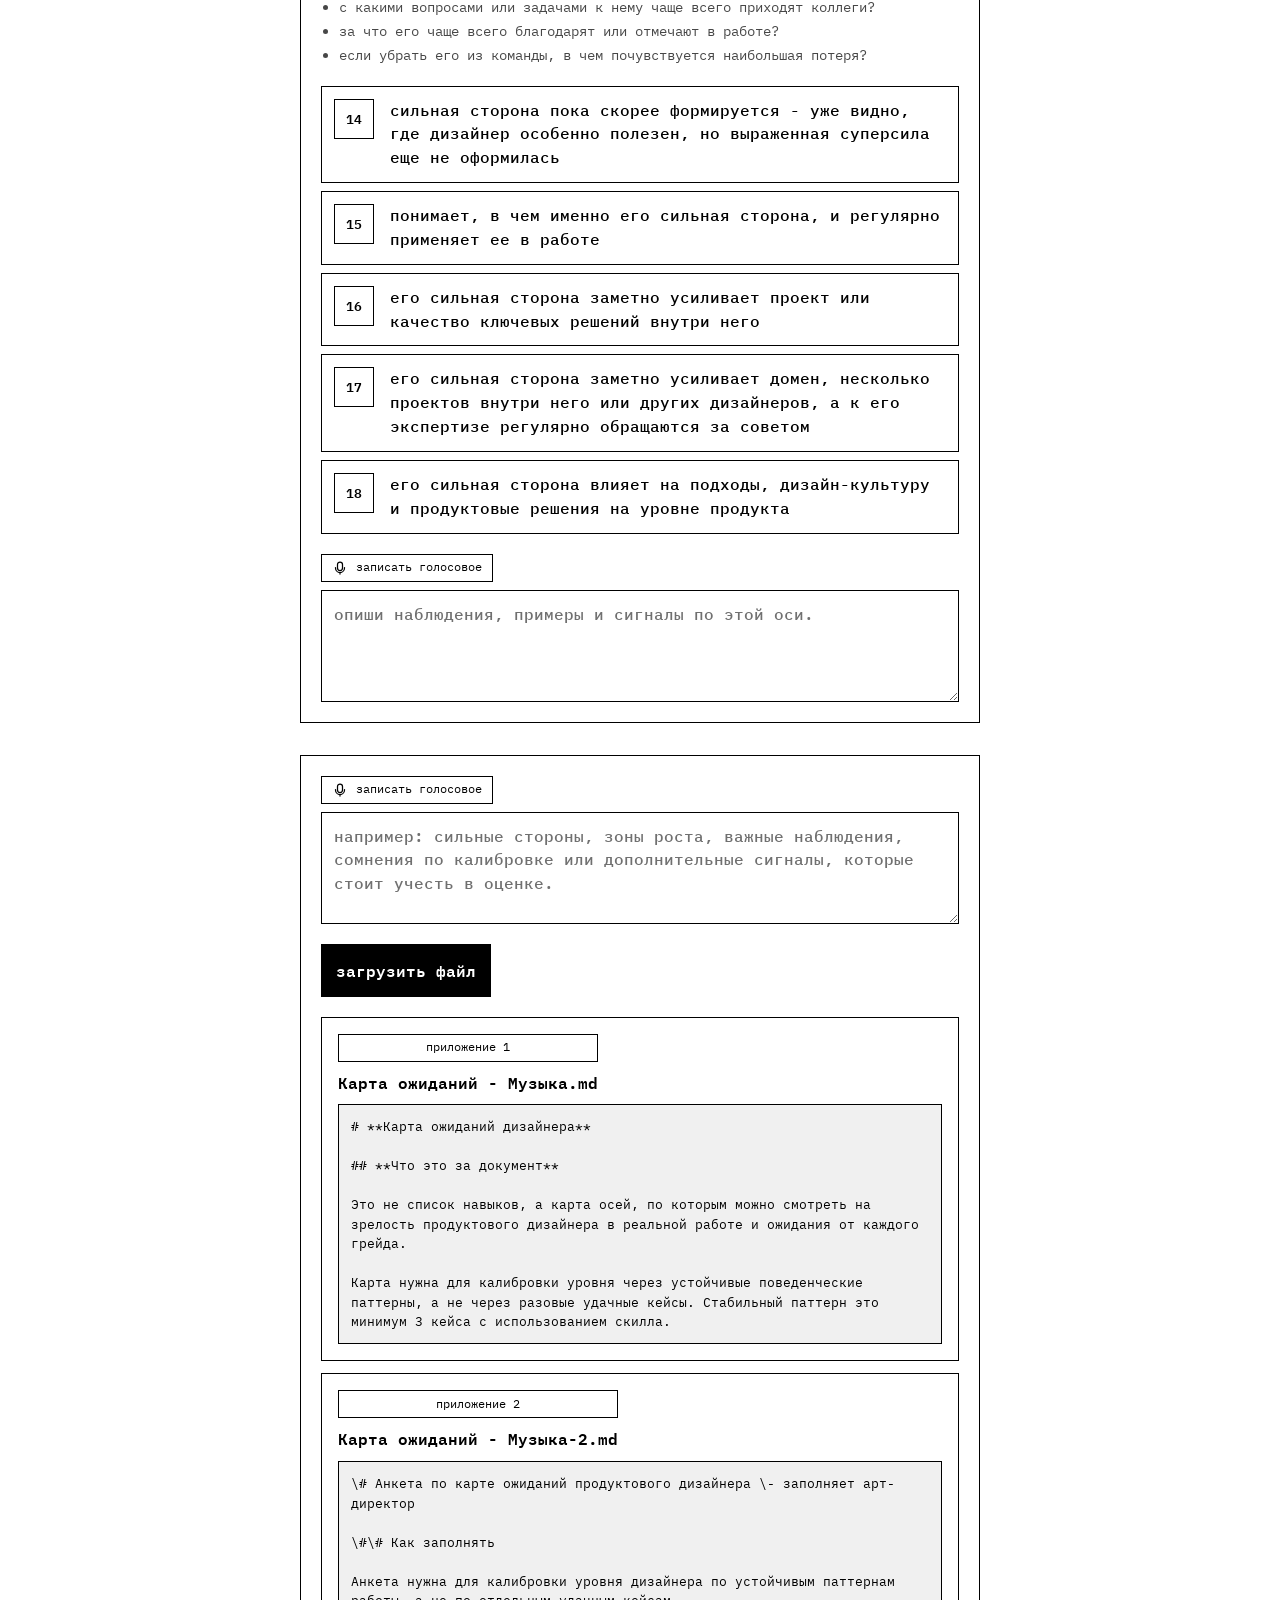
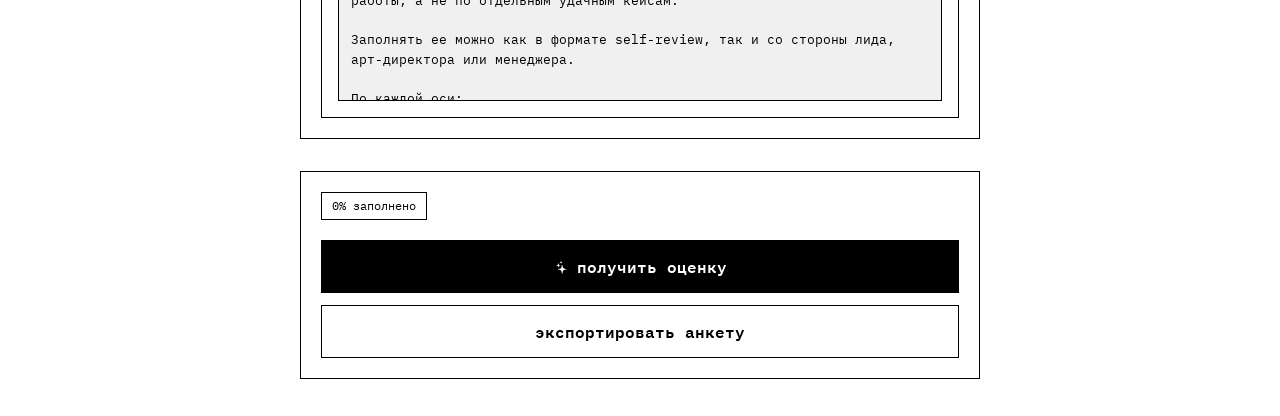
==== commit 10b11d0b: "Update questionnaire to new expectations core" ====
--- a/docs/index.html
+++ b/docs/index.html
@@ -6,7 +6,7 @@
       name="viewport"
       content="width=device-width, initial-scale=1, viewport-fit=cover"
     />
-    <title>карточка</title>
+    <title>карта ожиданий дизайнера</title>
     <link rel="preconnect" href="https://fonts.googleapis.com" />
     <link rel="preconnect" href="https://fonts.gstatic.com" crossorigin />
     <link
@@ -18,7 +18,7 @@
   <body>
     <div class="shell">
       <header class="hero">
-        <h1>карточка</h1>
+        <h1>карта ожиданий дизайнера</h1>
       </header>
 
       <main id="app"></main>
--- a/docs/styles.css
+++ b/docs/styles.css
@@ -15,6 +15,9 @@
   --space-5: 24px;
   --space-6: 32px;
   --space-7: 40px;
+  --shell-max-width: 712px;
+  --shell-inline-padding: 16px;
+  --progress-dock-height: 0px;
 }
 
 * {
@@ -24,7 +27,9 @@
 html,
 body {
   margin: 0;
+  width: 100%;
   min-height: 100%;
+  overflow-x: hidden;
 }
 
 body {
@@ -34,10 +39,10 @@
 }
 
 .shell {
-  width: clamp(320px, calc(100vw - 32px), 680px);
+  width: min(100%, 712px);
   min-height: 100dvh;
   margin: 0 auto;
-  padding: 24px 0 40px;
+  padding: 24px 16px 40px;
 }
 
 .hero {
@@ -95,9 +100,7 @@
 }
 
 .field-help,
-.axis-description,
 .axis-prompts li,
-.footer-note,
 .progress-copy {
   color: var(--black-72);
   font-size: 14px;
@@ -108,6 +111,13 @@
   display: grid;
   gap: var(--space-6);
   padding-top: var(--space-5);
+  position: relative;
+  isolation: isolate;
+}
+
+.progress-dock-anchor {
+  min-width: 0;
+  max-width: 100%;
 }
 
 .progress-dock,
@@ -117,17 +127,39 @@
 .rating-card,
 .auth-gate,
 .error-box {
+  min-width: 0;
+  max-width: 100%;
   border: 1px solid var(--black);
   background: var(--white);
 }
 
 .progress-dock {
-  position: sticky;
-  top: 0;
-  z-index: 4;
   display: grid;
   gap: var(--space-2);
   padding: var(--space-3);
+}
+
+.progress-dock.is-floating {
+  position: fixed;
+  top: max(0px, env(safe-area-inset-top));
+  left: 50%;
+  z-index: 1000;
+  width: min(
+    calc(100vw - (var(--shell-inline-padding) * 2)),
+    calc(var(--shell-max-width) - (var(--shell-inline-padding) * 2))
+  );
+  transform: translateX(-50%);
+}
+
+@media (pointer: coarse) {
+  .progress-dock.is-floating {
+    position: static;
+    top: auto;
+    left: auto;
+    z-index: auto;
+    width: auto;
+    transform: none;
+  }
 }
 
 .progress-dock-head,
@@ -137,6 +169,11 @@
   align-items: center;
   justify-content: space-between;
   gap: var(--space-2);
+}
+
+.progress-dock-head > *,
+.meta-row > * {
+  min-width: 0;
 }
 
 .progress-dock-actions {
@@ -256,9 +293,35 @@
   grid-template-columns: repeat(2, minmax(0, 1fr));
 }
 
+.field-grid--triple {
+  grid-template-columns: 1.15fr repeat(2, minmax(0, 1fr));
+}
+
+.field-stack {
+  display: grid;
+  gap: 12px;
+}
+
+.profile-subtitle {
+  font-size: 16px;
+  line-height: 1.17;
+}
+
+.field-grid--period {
+  grid-template-columns: repeat(2, minmax(0, 1fr));
+}
+
 .field,
 .textarea-field {
   display: grid;
+  gap: 8px;
+}
+
+.textarea-field-toolbar {
+  display: flex;
+  flex-wrap: wrap;
+  align-items: center;
+  justify-content: flex-start;
   gap: 8px;
 }
 
@@ -285,8 +348,21 @@
   line-height: 1.35;
 }
 
+.sr-only {
+  position: absolute;
+  width: 1px;
+  height: 1px;
+  padding: 0;
+  margin: -1px;
+  overflow: hidden;
+  clip: rect(0, 0, 0, 0);
+  white-space: nowrap;
+  border: 0;
+}
+
 input[type="text"],
 input[type="password"],
+input[type="date"],
 input[type="file"],
 select,
 textarea {
@@ -298,6 +374,7 @@
 
 input[type="text"],
 input[type="password"],
+input[type="date"],
 select,
 textarea {
   border: 1px solid var(--black);
@@ -332,6 +409,7 @@
 
 input[type="text"]:focus,
 input[type="password"]:focus,
+input[type="date"]:focus,
 input[type="file"]:focus,
 select:focus,
 textarea:focus {
@@ -358,6 +436,44 @@
   appearance: none;
 }
 
+input[type="date"] {
+  appearance: none;
+  min-height: 50px;
+}
+
+input[type="date"]::-webkit-date-and-time-value {
+  text-align: left;
+}
+
+.tracker-token-field {
+  gap: 10px;
+}
+
+.tracker-token-controls {
+  display: grid;
+  grid-template-columns: minmax(0, 1fr) auto;
+  gap: var(--space-3);
+  align-items: stretch;
+}
+
+.tracker-token-controls .button {
+  min-width: 170px;
+}
+
+.icon-button {
+  display: inline-flex;
+  align-items: center;
+  justify-content: center;
+  min-width: 56px;
+  width: 56px;
+  padding: 0;
+}
+
+.tracker-token-clear .button-icon {
+  width: 18px;
+  height: 18px;
+}
+
 textarea {
   min-height: 112px;
   resize: vertical;
@@ -368,7 +484,7 @@
 
 .axis-head {
   display: grid;
-  grid-template-columns: auto 1fr;
+  grid-template-columns: auto minmax(0, 1fr) auto;
   gap: var(--space-3);
   align-items: start;
 }
@@ -401,7 +517,7 @@
 .grade-option {
   position: relative;
   display: grid;
-  grid-template-columns: auto 1fr;
+  grid-template-columns: auto minmax(0, 1fr);
   gap: var(--space-3);
   padding: 12px;
   border: 1px solid var(--black);
@@ -458,9 +574,17 @@
   width: 100%;
 }
 
+.action-row .loader-box {
+  width: 100%;
+}
+
 .button,
 .button-secondary,
 .button-ghost {
+  display: inline-flex;
+  align-items: center;
+  justify-content: center;
+  gap: 8px;
   appearance: none;
   border: 1px solid var(--black);
   background: var(--black);
@@ -471,6 +595,23 @@
   cursor: pointer;
 }
 
+.button-icon {
+  width: 16px;
+  height: 16px;
+  flex: 0 0 auto;
+}
+
+.button-stroke {
+  background: var(--white);
+  color: var(--black);
+}
+
+.button-success {
+  background: #1f9d55;
+  border-color: #1f9d55;
+  color: var(--white);
+}
+
 .button-secondary {
   background: var(--white);
   color: var(--black);
@@ -481,12 +622,67 @@
   font-weight: 400;
 }
 
+.voice-trigger {
+  flex: 0 0 auto;
+}
+
+.voice-action-group {
+  display: inline-flex;
+  flex-wrap: wrap;
+  align-items: center;
+  gap: 8px;
+}
+
+.voice-action-button {
+  flex: 0 0 auto;
+}
+
+.voice-trigger.is-recording {
+  background: #b42318;
+  border-color: #b42318;
+  color: var(--white);
+}
+
+.voice-status {
+  color: var(--black-72);
+  font-size: 12px;
+  line-height: 1.45;
+}
+
+.voice-status--error {
+  color: #b42318;
+}
+
+.loader-box {
+  display: inline-flex;
+  align-items: center;
+  justify-content: center;
+  gap: 10px;
+  min-height: 48px;
+  padding: 12px 14px;
+  border: 1px solid var(--black);
+  background: var(--black);
+  color: var(--white);
+  font-size: 14px;
+  font-weight: 600;
+}
+
+.loader-spinner {
+  width: 16px;
+  height: 16px;
+  border: 2px solid rgba(255, 255, 255, 0.35);
+  border-top-color: var(--white);
+  border-radius: 999px;
+  animation: spin 0.9s linear infinite;
+}
+
 .button:disabled {
   cursor: not-allowed;
   opacity: 0.4;
 }
 
 .attachment-card {
+  max-width: 100%;
   padding: var(--space-3);
   border: 1px solid var(--black);
   background: var(--white);
@@ -500,9 +696,14 @@
   gap: var(--space-2);
 }
 
+.attachment-card-head > * {
+  min-width: 0;
+}
+
 .attachment-content {
   margin: 0;
   max-height: 240px;
+  max-width: 100%;
   overflow: auto;
   padding: 12px;
   border: 1px solid var(--black);
@@ -523,14 +724,22 @@
   line-height: 1.44;
 }
 
-.footer-note {
-  margin: 0;
+@keyframes spin {
+  to {
+    transform: rotate(360deg);
+  }
 }
 
 @media (max-width: 719px) {
+  :root {
+    --shell-max-width: 704px;
+    --shell-inline-padding: 12px;
+  }
+
   .shell {
-    width: clamp(320px, calc(100vw - 24px), 680px);
+    width: min(100%, 704px);
     padding-top: 16px;
+    padding-inline: 12px;
   }
 
   #app {
@@ -540,15 +749,27 @@
 }
 
 @media (max-width: 520px) {
+  .axis-head,
   .field-grid--double,
+  .field-grid--triple,
   .progress-dock-head,
   .meta-row,
   .progress-dock-actions {
     grid-template-columns: 1fr;
   }
 
-  .field-grid--double {
+  .field-grid--double,
+  .field-grid--triple {
     display: grid;
+  }
+
+  .tracker-token-controls {
+    grid-template-columns: minmax(0, 1fr) auto;
+  }
+
+  .tracker-token-controls .button {
+    min-width: 56px;
+    width: 56px;
   }
 
   .progress-dock-head,
